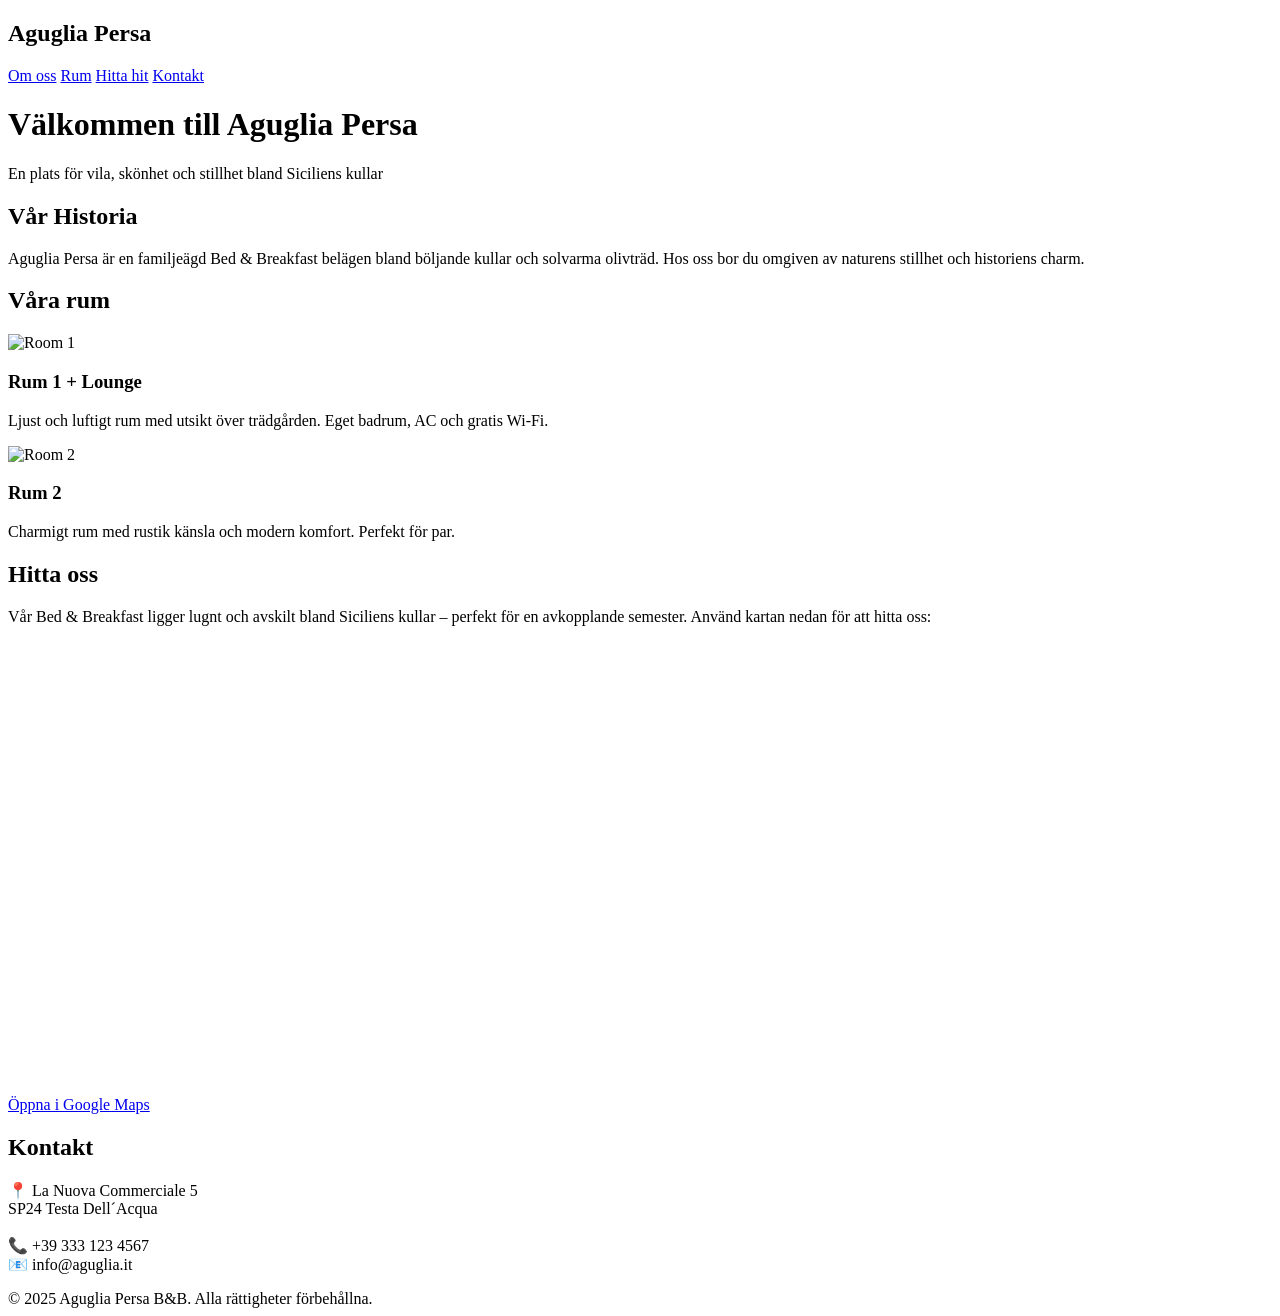
==== index.html @ 01f497d3 "Byt namn till index.html" ====
<!DOCTYPE html>
<html lang="sv">
<head>
  <meta charset="UTF-8" />
  <meta name="viewport" content="width=device-width, initial-scale=1.0" />
  <title>Aguglia Persa</title>
  <link href="https://fonts.googleapis.com/css2?family=Playfair+Display:wght@400;700&family=Open+Sans&display=swap" rel="stylesheet" />
  <script src="https://cdn.tailwindcss.com"></script>
</head>
<body class="bg-[#fffaf3] text-[#264653] font-['Open_Sans']">

  <!-- Navbar -->
  <nav class="fixed w-full bg-white/90 backdrop-blur shadow-md z-50">
    <div class="max-w-7xl mx-auto px-4 py-5 flex justify-between items-center">
      <h1 class="text-3xl font-bold font-['Playfair_Display'] text-[#264653]">Aguglia Persa</h1>
      <div class="space-x-8 hidden md:flex">
        <a href="#about" class="text-lg text-[#264653] hover:text-[#e76f51] font-semibold transition">Om oss</a>
        <a href="#rooms" class="text-lg text-[#264653] hover:text-[#e76f51] font-semibold transition">Rum</a>
        <a href="#find-us" class="text-lg text-[#264653] hover:text-[#e76f51] font-semibold transition">Hitta hit</a>
        <a href="#contact" class="text-lg text-[#264653] hover:text-[#e76f51] font-semibold transition">Kontakt</a>
      </div>
    </div>
  </nav>

  <!-- Hero Section -->
  <header class="relative h-screen bg-cover bg-center flex items-center justify-center" 
          style="background-image: url('https://res.cloudinary.com/dlorcehfq/image/upload/v1744641456/b1712fb7-3dd6-49b3-bd9d-826675cb0af3_mgkibj.avif');">
    <div class="absolute inset-0 bg-[#fffaf3]/70"></div>
    <div class="relative z-10 text-center px-6">
      <h1 class="text-5xl md:text-6xl font-['Playfair_Display'] text-[#264653] font-bold mb-4">Välkommen till Aguglia Persa</h1>
      <p class="text-xl md:text-2xl text-[#6d6875]">En plats för vila, skönhet och stillhet bland Siciliens kullar</p>
    </div>
  </header>

  <!-- About Section -->
  <section id="about" class="py-20 px-6">  
    <div class="max-w-4xl mx-auto text-center">
      <h2 class="text-4xl font-['Playfair_Display'] font-bold mb-6 text-[#264653]">Vår Historia</h2>
      <p class="text-lg text-[#6d6875] leading-relaxed">
        Aguglia Persa är en familjeägd Bed & Breakfast belägen bland böljande kullar och solvarma olivträd. Hos oss bor du omgiven av naturens stillhet och historiens charm.
      </p>
    </div>
    <div class="max-w-4xl mx-auto text-center">
        <header class="relative h-screen bg-cover bg-center flex items-center justify-center" style="background-image: url('https://res.cloudinary.com/dlorcehfq/image/upload/v1744639694/nedladdning_38_h4scw3.png'); background-size: 100% auto; background-repeat: no-repeat;">
    </div>  
  </section>

  <!-- Rooms Section -->
  <section id="rooms" class="py-20 px-6 bg-[#fffaf3]">
    <div class="max-w-7xl mx-auto text-center">
      <h2 class="text-4xl font-['Playfair_Display'] font-bold mb-10 text-[#264653]">Våra rum</h2>
      <div class="grid grid-cols-1 sm:grid-cols-2 gap-12">
        <!-- Room 1 -->
        <div class="bg-white shadow-lg rounded-2xl overflow-hidden transition hover:scale-105 duration-300">
          <img src="https://res.cloudinary.com/dlorcehfq/image/upload/v1744641567/nedladdning_6_vzmhjm.png" alt="Room 1" class="w-full h-56 object-cover" />
          <div class="p-6">
            <h3 class="text-xl font-semibold mb-2">Rum 1 + Lounge</h3>
            <p class="text-[#6d6875] text-sm">Ljust och luftigt rum med utsikt över trädgården. Eget badrum, AC och gratis Wi-Fi.</p>
          </div>
        </div>
        <!-- Room 2 -->
        <div class="bg-white shadow-lg rounded-2xl overflow-hidden transition hover:scale-105 duration-300">
          <img src="https://res.cloudinary.com/dlorcehfq/image/upload/v1744641589/nedladdning_aowmhf.png" alt="Room 2" class="w-full h-56 object-cover" />
          <div class="p-6">
            <h3 class="text-xl font-semibold mb-2">Rum 2</h3>
            <p class="text-[#6d6875] text-sm">Charmigt rum med rustik känsla och modern komfort. Perfekt för par.</p>
          </div>
        </div>
      </div>
    </div>
  </section>

  <!-- Directions Section -->
  <section id="find-us" class="py-20 px-6 bg-white">
    <div class="max-w-4xl mx-auto text-center">
      <h2 class="text-4xl font-['Playfair_Display'] font-bold mb-6 text-[#264653]">Hitta oss</h2>
      <p class="mb-6 text-[#6d6875] text-lg">
        Vår Bed & Breakfast ligger lugnt och avskilt bland Siciliens kullar – perfekt för en avkopplande semester. Använd kartan nedan för att hitta oss:
      </p>
      <div class="mb-6">
        <iframe
          width="100%"
          height="450"
          style="border:0;"
          loading="lazy"
          allowfullscreen
          referrerpolicy="no-referrer-when-downgrade"
          class="rounded-xl shadow-lg"
          src="https://www.google.com/maps?q=37.0107655,14.9377873&z=17&output=embed">
        </iframe>
      </div>
      <a href="https://www.google.com/maps?q=37.0107655,14.9377873" 
         target="_blank" rel="noopener noreferrer"
         class="inline-block bg-[#f4a261] hover:bg-[#e76f51] text-white font-semibold py-3 px-6 rounded-lg shadow-md transition">
        Öppna i Google Maps
      </a>
    </div>
  </section>

  <!-- Contact Section -->
  <section id="contact" class="py-20 px-6 bg-[#fffaf3]">
    <div class="max-w-3xl mx-auto text-center">
      <h2 class="text-4xl font-['Playfair_Display'] font-bold mb-8 text-[#264653]">Kontakt</h2>
      <p class="text-lg md:text-xl mb-8 text-[#6d6875] leading-relaxed">
        📍 La Nuova Commerciale 5<br>
        SP24 Testa Dell´Acqua <br><br>
        📞 +39 333 123 4567<br>
        📧 info@aguglia.it
      </p>
    </div>
  </section>

  <!-- Footer -->
  <footer class="bg-[#fefae0] text-center py-6 text-sm text-[#6d6875]">
    &copy; 2025 Aguglia Persa B&B. Alla rättigheter förbehållna.
  </footer>

</body>
</html>
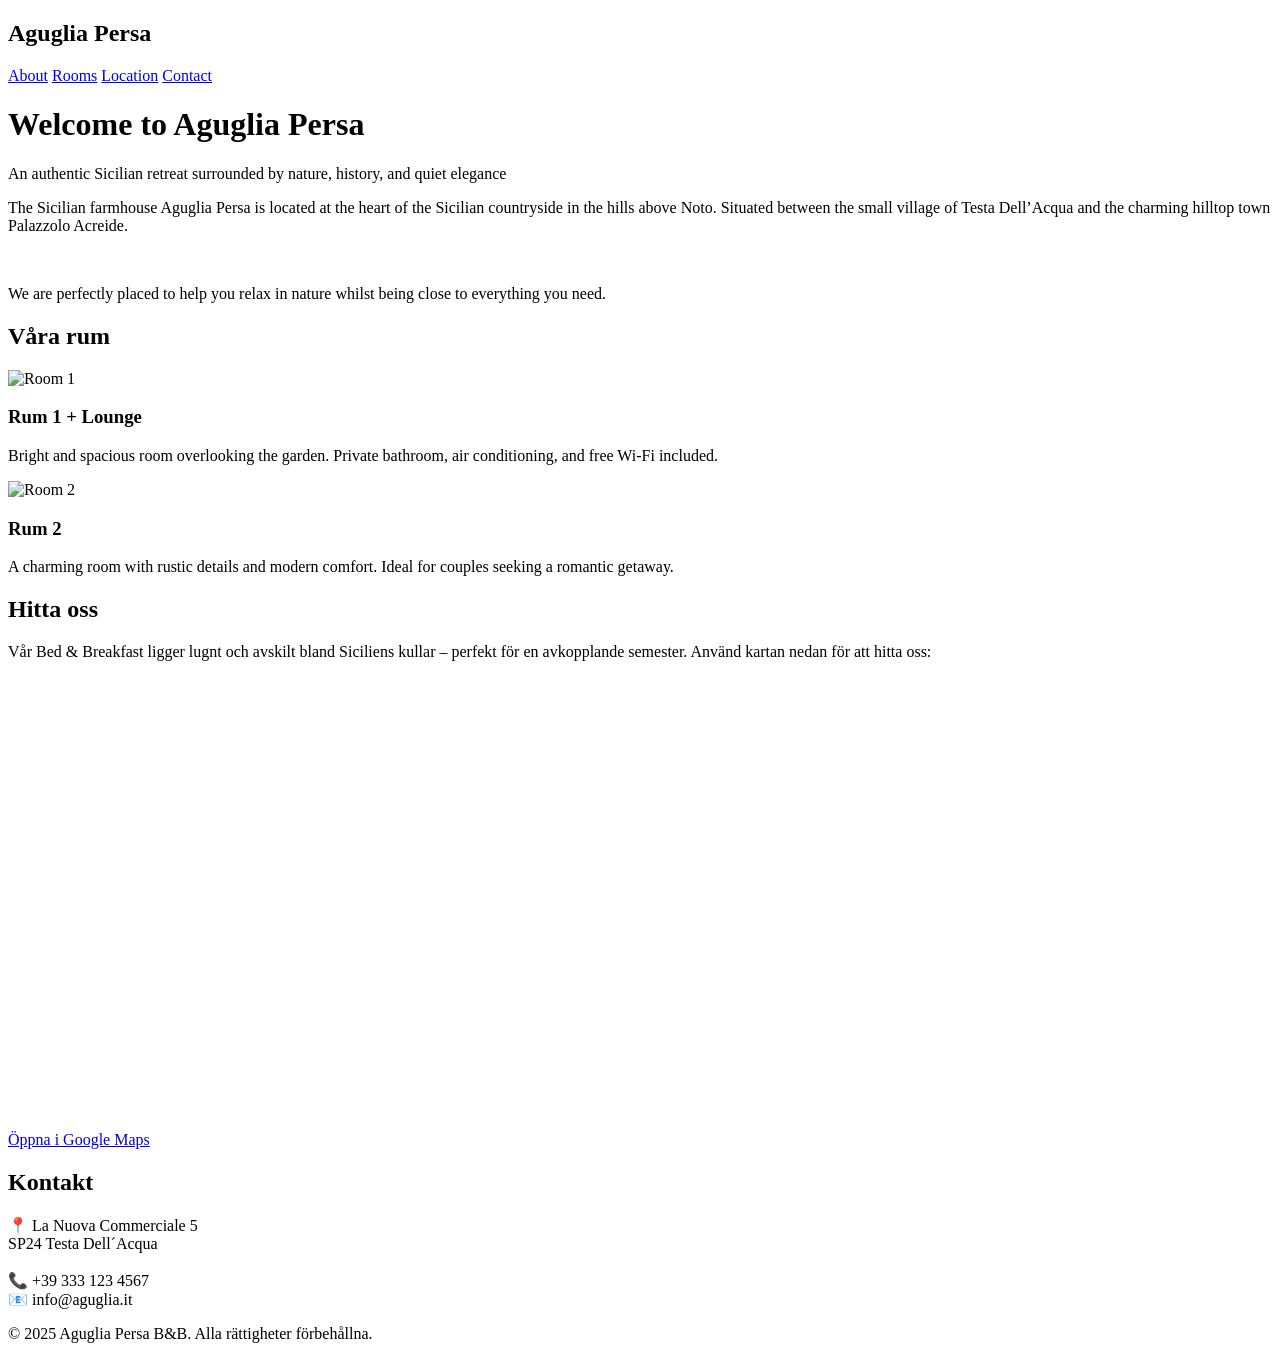
==== commit 002e22a2: "Translate website" ====
--- a/index.html
+++ b/index.html
@@ -4,7 +4,7 @@
   <meta charset="UTF-8" />
   <meta name="viewport" content="width=device-width, initial-scale=1.0" />
   <title>Aguglia Persa</title>
-  <link href="https://fonts.googleapis.com/css2?family=Playfair+Display:wght@400;700&family=Open+Sans&display=swap" rel="stylesheet" />
+  <link href="https://fonts.googleapis.com/css2?family=Cormorant+Garamond:wght@400;700&display=swap" rel="stylesheet" />
   <script src="https://cdn.tailwindcss.com"></script>
 </head>
 <body class="bg-[#fffaf3] text-[#264653] font-['Open_Sans']">
@@ -12,12 +12,12 @@
   <!-- Navbar -->
   <nav class="fixed w-full bg-white/90 backdrop-blur shadow-md z-50">
     <div class="max-w-7xl mx-auto px-4 py-5 flex justify-between items-center">
-      <h1 class="text-3xl font-bold font-['Playfair_Display'] text-[#264653]">Aguglia Persa</h1>
+      <h1 class="text-4xl font-bold font-['Cormorant_Garamond'] text-black">Aguglia Persa</h1>
       <div class="space-x-8 hidden md:flex">
-        <a href="#about" class="text-lg text-[#264653] hover:text-[#e76f51] font-semibold transition">Om oss</a>
-        <a href="#rooms" class="text-lg text-[#264653] hover:text-[#e76f51] font-semibold transition">Rum</a>
-        <a href="#find-us" class="text-lg text-[#264653] hover:text-[#e76f51] font-semibold transition">Hitta hit</a>
-        <a href="#contact" class="text-lg text-[#264653] hover:text-[#e76f51] font-semibold transition">Kontakt</a>
+        <a href="#about" class="text-lg text-[#264653] hover:text-[#e76f51] font-semibold transition">About</a>
+        <a href="#rooms" class="text-lg text-[#264653] hover:text-[#e76f51] font-semibold transition">Rooms</a>
+        <a href="#find-us" class="text-lg text-[#264653] hover:text-[#e76f51] font-semibold transition">Location</a>
+        <a href="#contact" class="text-lg text-[#264653] hover:text-[#e76f51] font-semibold transition">Contact</a>
       </div>
     </div>
   </nav>
@@ -25,20 +25,20 @@
   <!-- Hero Section -->
   <header class="relative h-screen bg-cover bg-center flex items-center justify-center" 
           style="background-image: url('https://res.cloudinary.com/dlorcehfq/image/upload/v1744641456/b1712fb7-3dd6-49b3-bd9d-826675cb0af3_mgkibj.avif');">
-    <div class="absolute inset-0 bg-[#fffaf3]/70"></div>
+    <div class="absolute inset-0 bg-[#fffaf3]/20"></div>
     <div class="relative z-10 text-center px-6">
-      <h1 class="text-5xl md:text-6xl font-['Playfair_Display'] text-[#264653] font-bold mb-4">Välkommen till Aguglia Persa</h1>
-      <p class="text-xl md:text-2xl text-[#6d6875]">En plats för vila, skönhet och stillhet bland Siciliens kullar</p>
+      <h1 class="text-5xl md:text-6xl font-['Cormorant_Garamond'] text-black font-bold mb-4">Welcome to Aguglia Persa</h1>
+      <p class="text-xl md:text-2xl text-black">An authentic Sicilian retreat surrounded by nature, history, and quiet elegance</p>
     </div>
   </header>
 
   <!-- About Section -->
   <section id="about" class="py-20 px-6">  
     <div class="max-w-4xl mx-auto text-center">
-      <h2 class="text-4xl font-['Playfair_Display'] font-bold mb-6 text-[#264653]">Vår Historia</h2>
-      <p class="text-lg text-[#6d6875] leading-relaxed">
-        Aguglia Persa är en familjeägd Bed & Breakfast belägen bland böljande kullar och solvarma olivträd. Hos oss bor du omgiven av naturens stillhet och historiens charm.
-      </p>
+      <p class="text-lg text-black leading-relaxed">
+        The Sicilian farmhouse Aguglia Persa is located at the heart of the Sicilian countryside in the hills above Noto. 
+        Situated between the small village of Testa Dell’Acqua and the charming hilltop town Palazzolo Acreide. </p><br>
+      <p class="text-lg text-black leading-relaxed">We are perfectly placed to help you relax in nature whilst being close to everything you need.</p>
     </div>
     <div class="max-w-4xl mx-auto text-center">
         <header class="relative h-screen bg-cover bg-center flex items-center justify-center" style="background-image: url('https://res.cloudinary.com/dlorcehfq/image/upload/v1744639694/nedladdning_38_h4scw3.png'); background-size: 100% auto; background-repeat: no-repeat;">
@@ -46,16 +46,16 @@
   </section>
 
   <!-- Rooms Section -->
-  <section id="rooms" class="py-20 px-6 bg-[#fffaf3]">
+  <section id="rooms" class="py-12 px-6 bg-[#fffaf3]">
     <div class="max-w-7xl mx-auto text-center">
-      <h2 class="text-4xl font-['Playfair_Display'] font-bold mb-10 text-[#264653]">Våra rum</h2>
+      <h2 class="text-4xl font-['Cormorant_Garamond'] font-bold mb-10 text-[#264653]">Våra rum</h2>
       <div class="grid grid-cols-1 sm:grid-cols-2 gap-12">
         <!-- Room 1 -->
         <div class="bg-white shadow-lg rounded-2xl overflow-hidden transition hover:scale-105 duration-300">
           <img src="https://res.cloudinary.com/dlorcehfq/image/upload/v1744641567/nedladdning_6_vzmhjm.png" alt="Room 1" class="w-full h-56 object-cover" />
           <div class="p-6">
             <h3 class="text-xl font-semibold mb-2">Rum 1 + Lounge</h3>
-            <p class="text-[#6d6875] text-sm">Ljust och luftigt rum med utsikt över trädgården. Eget badrum, AC och gratis Wi-Fi.</p>
+            <p class="text-[#6d6875] text-sm">Bright and spacious room overlooking the garden. Private bathroom, air conditioning, and free Wi-Fi included.</p>
           </div>
         </div>
         <!-- Room 2 -->
@@ -63,7 +63,7 @@
           <img src="https://res.cloudinary.com/dlorcehfq/image/upload/v1744641589/nedladdning_aowmhf.png" alt="Room 2" class="w-full h-56 object-cover" />
           <div class="p-6">
             <h3 class="text-xl font-semibold mb-2">Rum 2</h3>
-            <p class="text-[#6d6875] text-sm">Charmigt rum med rustik känsla och modern komfort. Perfekt för par.</p>
+            <p class="text-[#6d6875] text-sm">A charming room with rustic details and modern comfort. Ideal for couples seeking a romantic getaway.</p>
           </div>
         </div>
       </div>
@@ -73,8 +73,8 @@
   <!-- Directions Section -->
   <section id="find-us" class="py-20 px-6 bg-white">
     <div class="max-w-4xl mx-auto text-center">
-      <h2 class="text-4xl font-['Playfair_Display'] font-bold mb-6 text-[#264653]">Hitta oss</h2>
-      <p class="mb-6 text-[#6d6875] text-lg">
+      <h2 class="text-4xl font-['Cormorant_Garamond'] font-bold mb-6 text-black">Hitta oss</h2>
+      <p class="mb-6 text-black text-lg">
         Vår Bed & Breakfast ligger lugnt och avskilt bland Siciliens kullar – perfekt för en avkopplande semester. Använd kartan nedan för att hitta oss:
       </p>
       <div class="mb-6">
@@ -100,7 +100,7 @@
   <!-- Contact Section -->
   <section id="contact" class="py-20 px-6 bg-[#fffaf3]">
     <div class="max-w-3xl mx-auto text-center">
-      <h2 class="text-4xl font-['Playfair_Display'] font-bold mb-8 text-[#264653]">Kontakt</h2>
+      <h2 class="text-4xl font-['Cormorant_Garamond'] font-bold mb-8 text-black">Kontakt</h2>
       <p class="text-lg md:text-xl mb-8 text-[#6d6875] leading-relaxed">
         📍 La Nuova Commerciale 5<br>
         SP24 Testa Dell´Acqua <br><br>
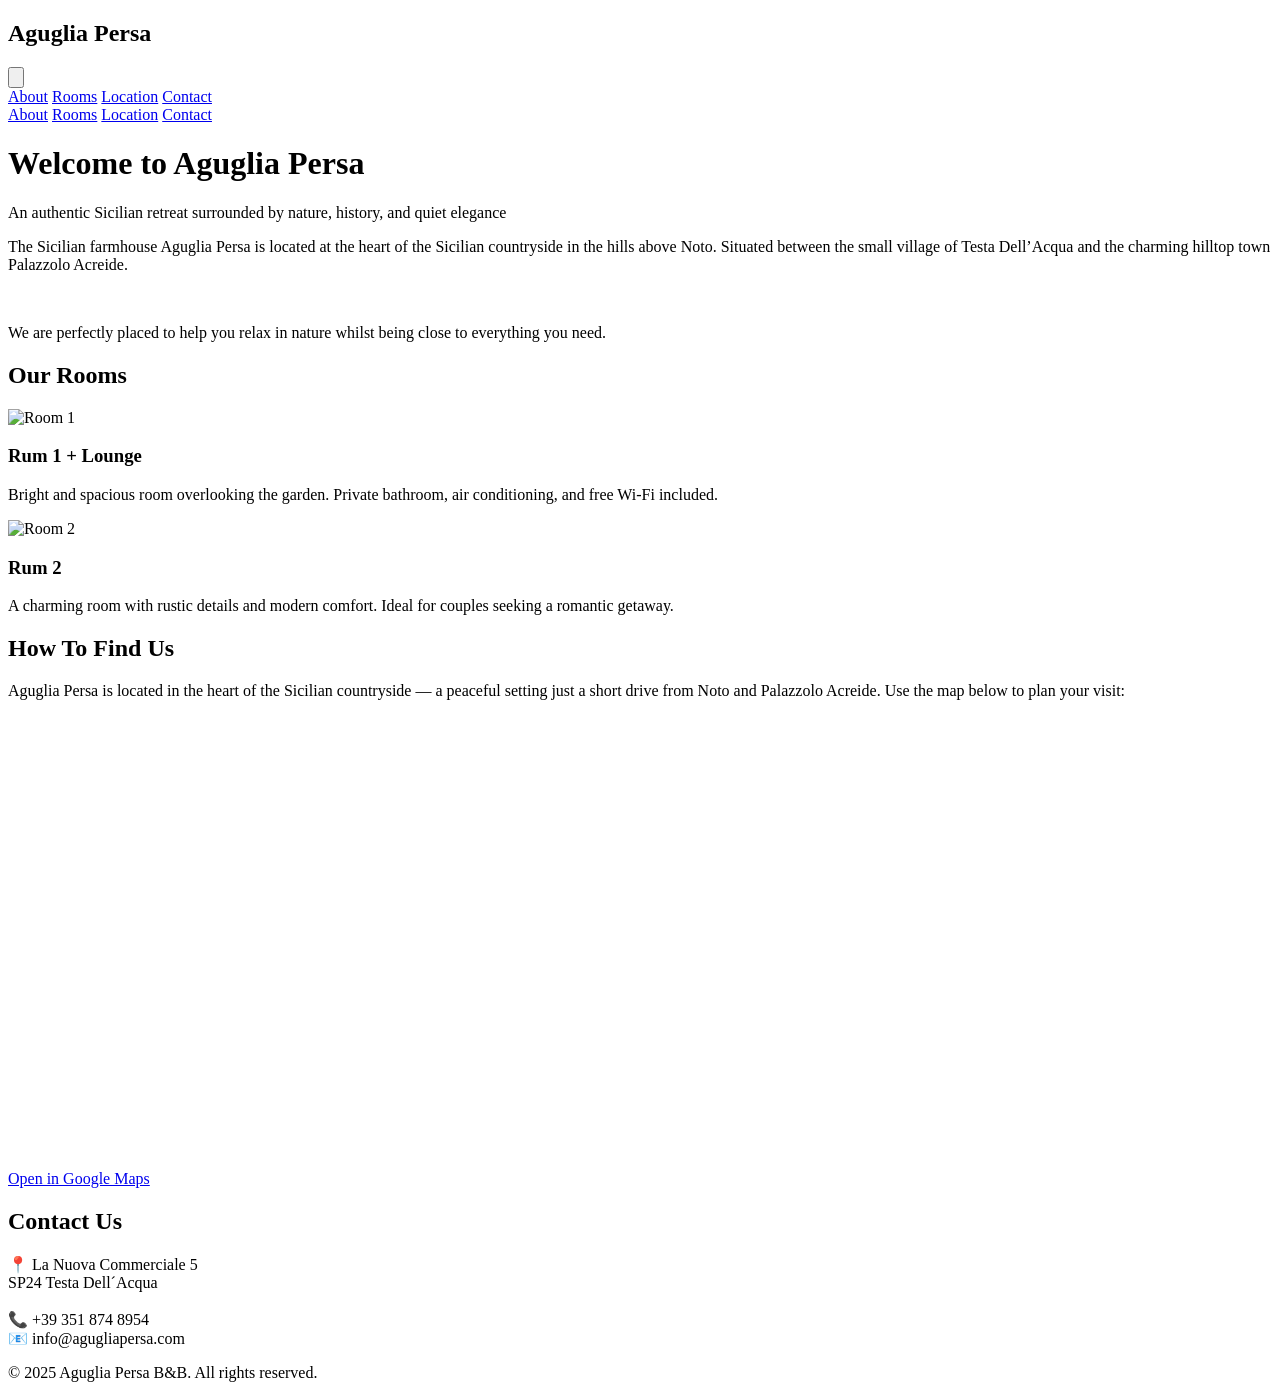
==== commit 715c5082: "färdigställ översättning, justera layout" ====
--- a/index.html
+++ b/index.html
@@ -11,16 +11,45 @@
 
   <!-- Navbar -->
   <nav class="fixed w-full bg-white/90 backdrop-blur shadow-md z-50">
-    <div class="max-w-7xl mx-auto px-4 py-5 flex justify-between items-center">
-      <h1 class="text-4xl font-bold font-['Cormorant_Garamond'] text-black">Aguglia Persa</h1>
-      <div class="space-x-8 hidden md:flex">
-        <a href="#about" class="text-lg text-[#264653] hover:text-[#e76f51] font-semibold transition">About</a>
-        <a href="#rooms" class="text-lg text-[#264653] hover:text-[#e76f51] font-semibold transition">Rooms</a>
-        <a href="#find-us" class="text-lg text-[#264653] hover:text-[#e76f51] font-semibold transition">Location</a>
-        <a href="#contact" class="text-lg text-[#264653] hover:text-[#e76f51] font-semibold transition">Contact</a>
-      </div>
+  <div class="max-w-7xl mx-auto px-4 py-5 flex justify-between items-center">
+    <h1 class="text-4xl font-bold font-['Cormorant_Garamond'] text-black">Aguglia Persa</h1>
+
+    <!-- Hamburgerknapp som syns på mobil -->
+    <button id="menu-btn" class="md:hidden focus:outline-none">
+      <svg class="w-8 h-8 text-[#264653]" fill="none" stroke="currentColor" stroke-width="2" stroke-linecap="round" stroke-linejoin="round" viewBox="0 0 24 24">
+        <line x1="3" y1="6" x2="21" y2="6"/>
+        <line x1="3" y1="12" x2="21" y2="12"/>
+        <line x1="3" y1="18" x2="21" y2="18"/>
+      </svg>
+    </button>
+
+    <!-- Menyn, flex på md och större, hidden på mobil initialt -->
+    <div id="menu" class="hidden md:flex space-x-8">
+      <a href="#about" class="text-lg text-[#264653] hover:text-[#e76f51] font-semibold transition">About</a>
+      <a href="#rooms" class="text-lg text-[#264653] hover:text-[#e76f51] font-semibold transition">Rooms</a>
+      <a href="#find-us" class="text-lg text-[#264653] hover:text-[#e76f51] font-semibold transition">Location</a>
+      <a href="#contact" class="text-lg text-[#264653] hover:text-[#e76f51] font-semibold transition">Contact</a>
     </div>
-  </nav>
+  </div>
+
+  <!-- Mobilmeny, flex och vertikal när syns, hidden när gömd -->
+  <div id="mobile-menu" class="md:hidden hidden flex-col bg-white/90 backdrop-blur shadow-md px-6 py-4 space-y-4">
+    <a href="#about" class="block text-lg text-[#264653] hover:text-[#e76f51] font-semibold transition">About</a>
+    <a href="#rooms" class="block text-lg text-[#264653] hover:text-[#e76f51] font-semibold transition">Rooms</a>
+    <a href="#find-us" class="block text-lg text-[#264653] hover:text-[#e76f51] font-semibold transition">Location</a>
+    <a href="#contact" class="block text-lg text-[#264653] hover:text-[#e76f51] font-semibold transition">Contact</a>
+  </div>
+</nav>
+
+<script>
+  const btn = document.getElementById('menu-btn');
+  const mobileMenu = document.getElementById('mobile-menu');
+
+  btn.addEventListener('click', () => {
+    mobileMenu.classList.toggle('hidden');
+  });
+</script>
+
 
   <!-- Hero Section -->
   <header class="relative h-screen bg-cover bg-center flex items-center justify-center" 
@@ -40,15 +69,15 @@
         Situated between the small village of Testa Dell’Acqua and the charming hilltop town Palazzolo Acreide. </p><br>
       <p class="text-lg text-black leading-relaxed">We are perfectly placed to help you relax in nature whilst being close to everything you need.</p>
     </div>
-    <div class="max-w-4xl mx-auto text-center">
-        <header class="relative h-screen bg-cover bg-center flex items-center justify-center" style="background-image: url('https://res.cloudinary.com/dlorcehfq/image/upload/v1744639694/nedladdning_38_h4scw3.png'); background-size: 100% auto; background-repeat: no-repeat;">
-    </div>  
+    <!-- <div class="max-w-4xl mx-auto text-center">
+      <header class="relative h-screen bg-cover bg-center flex items-center justify-center" style="background-image: url('https://res.cloudinary.com/dlorcehfq/image/upload/v1744639694/nedladdning_38_h4scw3.png'); background-size: 100% auto; background-repeat: no-repeat;">
+    </div> -->  
   </section>
 
   <!-- Rooms Section -->
   <section id="rooms" class="py-12 px-6 bg-[#fffaf3]">
     <div class="max-w-7xl mx-auto text-center">
-      <h2 class="text-4xl font-['Cormorant_Garamond'] font-bold mb-10 text-[#264653]">Våra rum</h2>
+      <h2 class="text-4xl font-['Cormorant_Garamond'] font-bold mb-10 text-[#264653]">Our Rooms</h2>
       <div class="grid grid-cols-1 sm:grid-cols-2 gap-12">
         <!-- Room 1 -->
         <div class="bg-white shadow-lg rounded-2xl overflow-hidden transition hover:scale-105 duration-300">
@@ -73,9 +102,9 @@
   <!-- Directions Section -->
   <section id="find-us" class="py-20 px-6 bg-white">
     <div class="max-w-4xl mx-auto text-center">
-      <h2 class="text-4xl font-['Cormorant_Garamond'] font-bold mb-6 text-black">Hitta oss</h2>
+      <h2 class="text-4xl font-['Cormorant_Garamond'] font-bold mb-6 text-black">How To Find Us</h2>
       <p class="mb-6 text-black text-lg">
-        Vår Bed & Breakfast ligger lugnt och avskilt bland Siciliens kullar – perfekt för en avkopplande semester. Använd kartan nedan för att hitta oss:
+        Aguglia Persa is located in the heart of the Sicilian countryside — a peaceful setting just a short drive from Noto and Palazzolo Acreide. Use the map below to plan your visit:
       </p>
       <div class="mb-6">
         <iframe
@@ -92,7 +121,7 @@
       <a href="https://www.google.com/maps?q=37.0107655,14.9377873" 
          target="_blank" rel="noopener noreferrer"
          class="inline-block bg-[#f4a261] hover:bg-[#e76f51] text-white font-semibold py-3 px-6 rounded-lg shadow-md transition">
-        Öppna i Google Maps
+        Open in Google Maps
       </a>
     </div>
   </section>
@@ -100,19 +129,19 @@
   <!-- Contact Section -->
   <section id="contact" class="py-20 px-6 bg-[#fffaf3]">
     <div class="max-w-3xl mx-auto text-center">
-      <h2 class="text-4xl font-['Cormorant_Garamond'] font-bold mb-8 text-black">Kontakt</h2>
-      <p class="text-lg md:text-xl mb-8 text-[#6d6875] leading-relaxed">
+      <h2 class="text-4xl font-['Cormorant_Garamond'] font-bold mb-8 text-black">Contact Us</h2>
+      <p class="text-lg md:text-xl mb-8 text-black leading-relaxed">
         📍 La Nuova Commerciale 5<br>
         SP24 Testa Dell´Acqua <br><br>
-        📞 +39 333 123 4567<br>
-        📧 info@aguglia.it
+        📞 +39 351 874 8954<br>
+        📧 info@agugliapersa.com
       </p>
     </div>
   </section>
 
   <!-- Footer -->
   <footer class="bg-[#fefae0] text-center py-6 text-sm text-[#6d6875]">
-    &copy; 2025 Aguglia Persa B&B. Alla rättigheter förbehållna.
+    &copy; 2025 Aguglia Persa B&B. All rights reserved.
   </footer>
 
 </body>
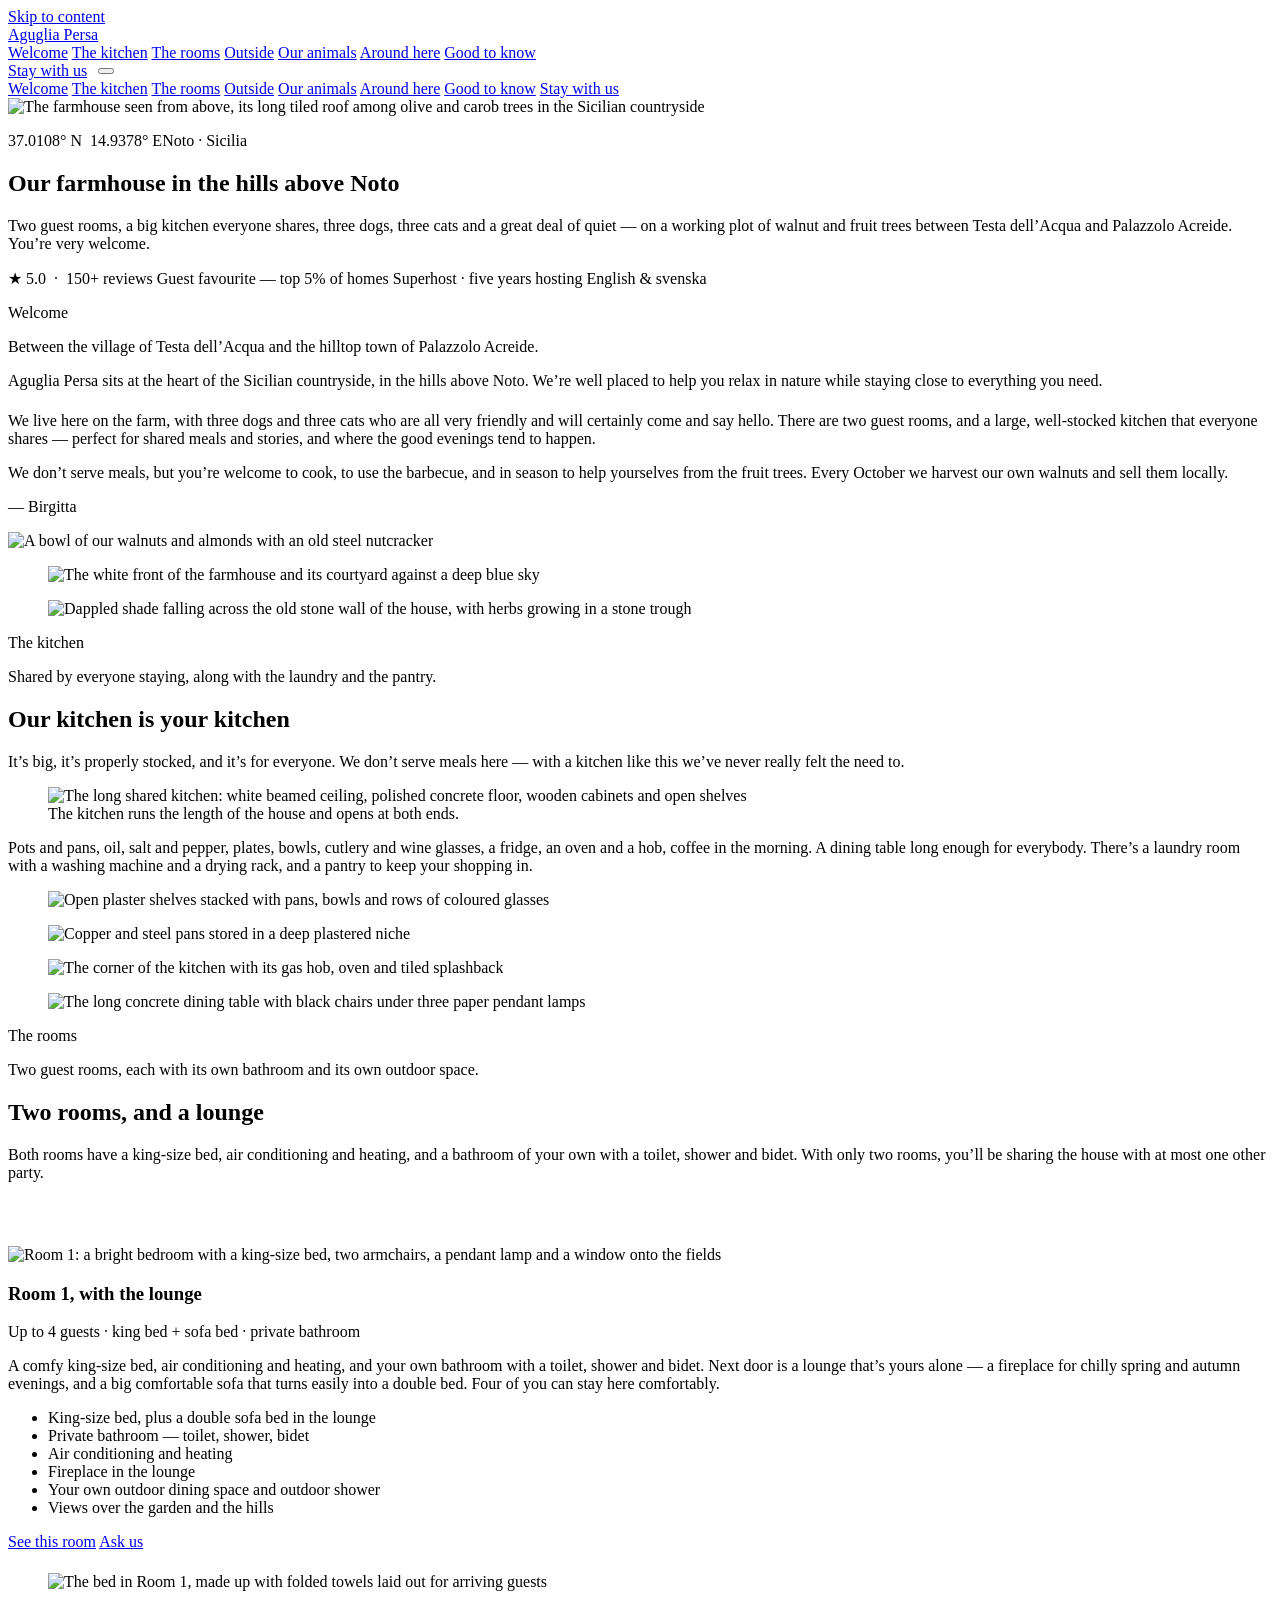
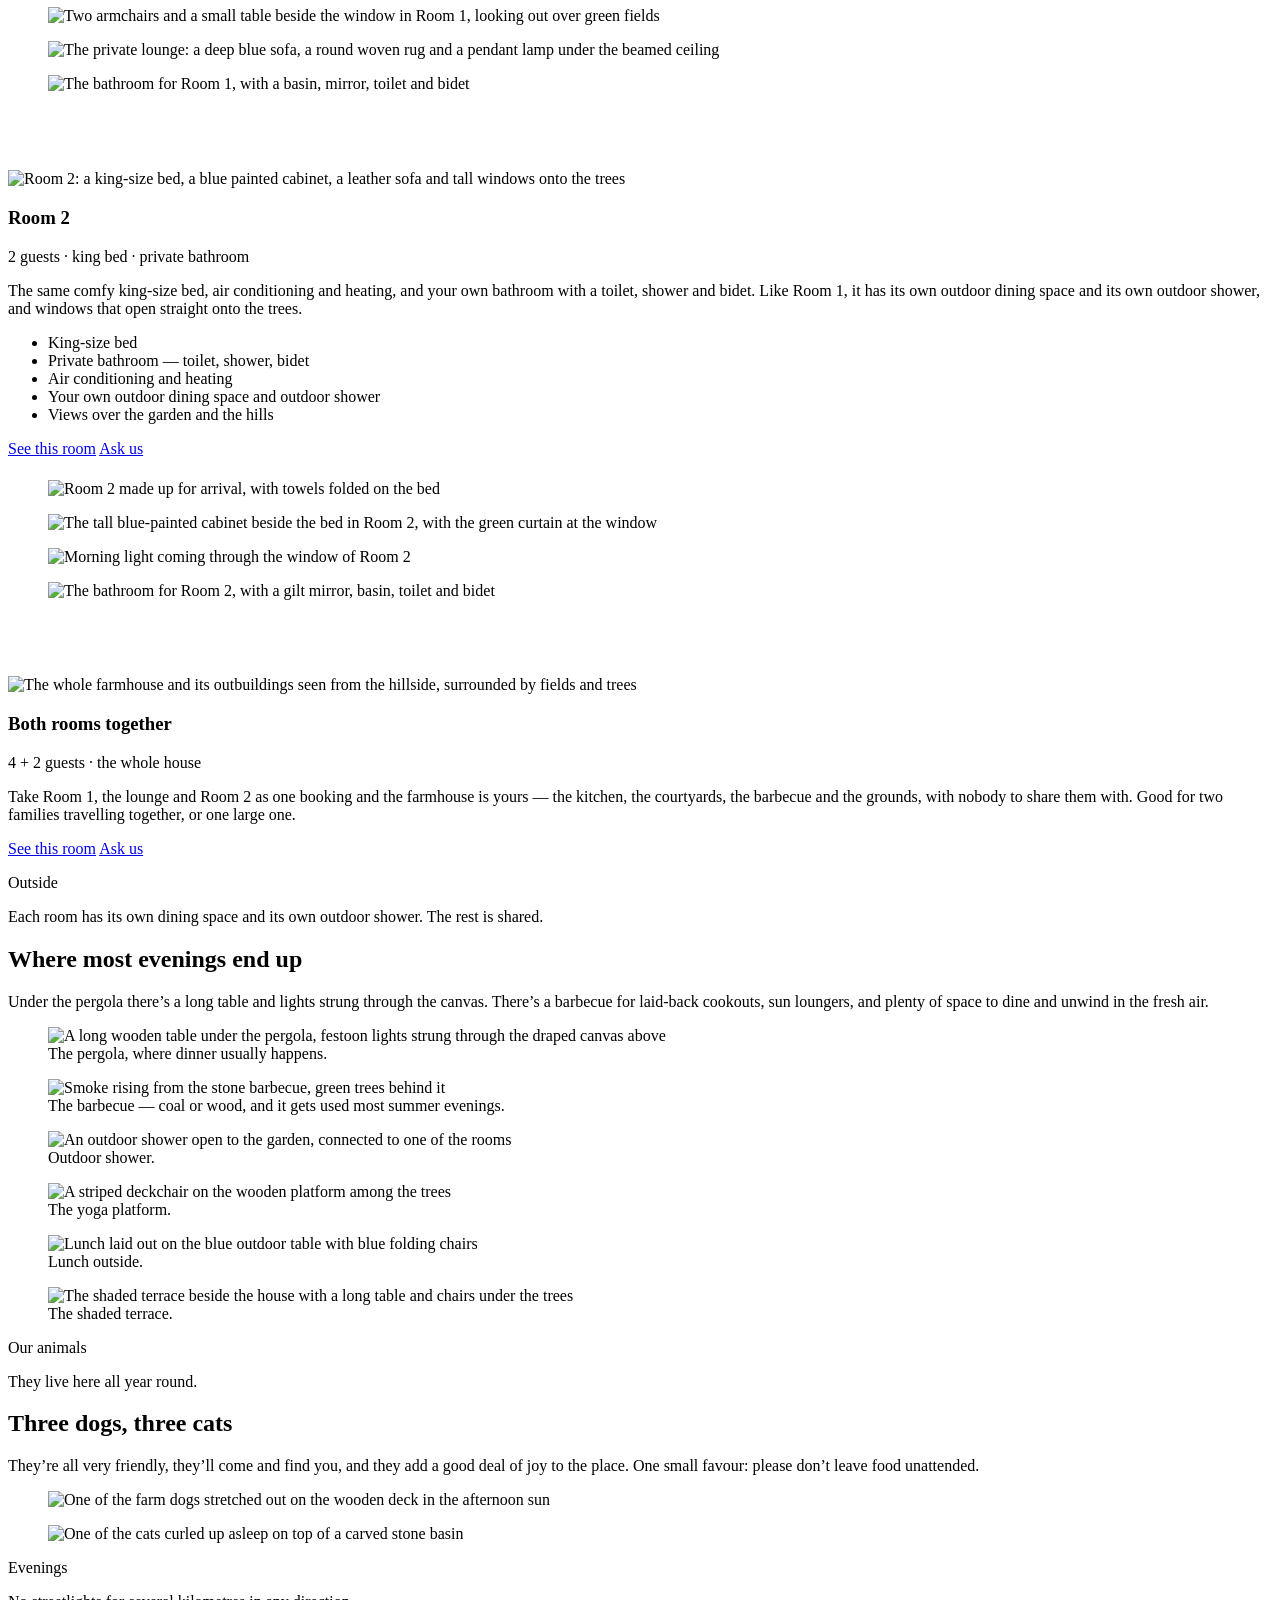
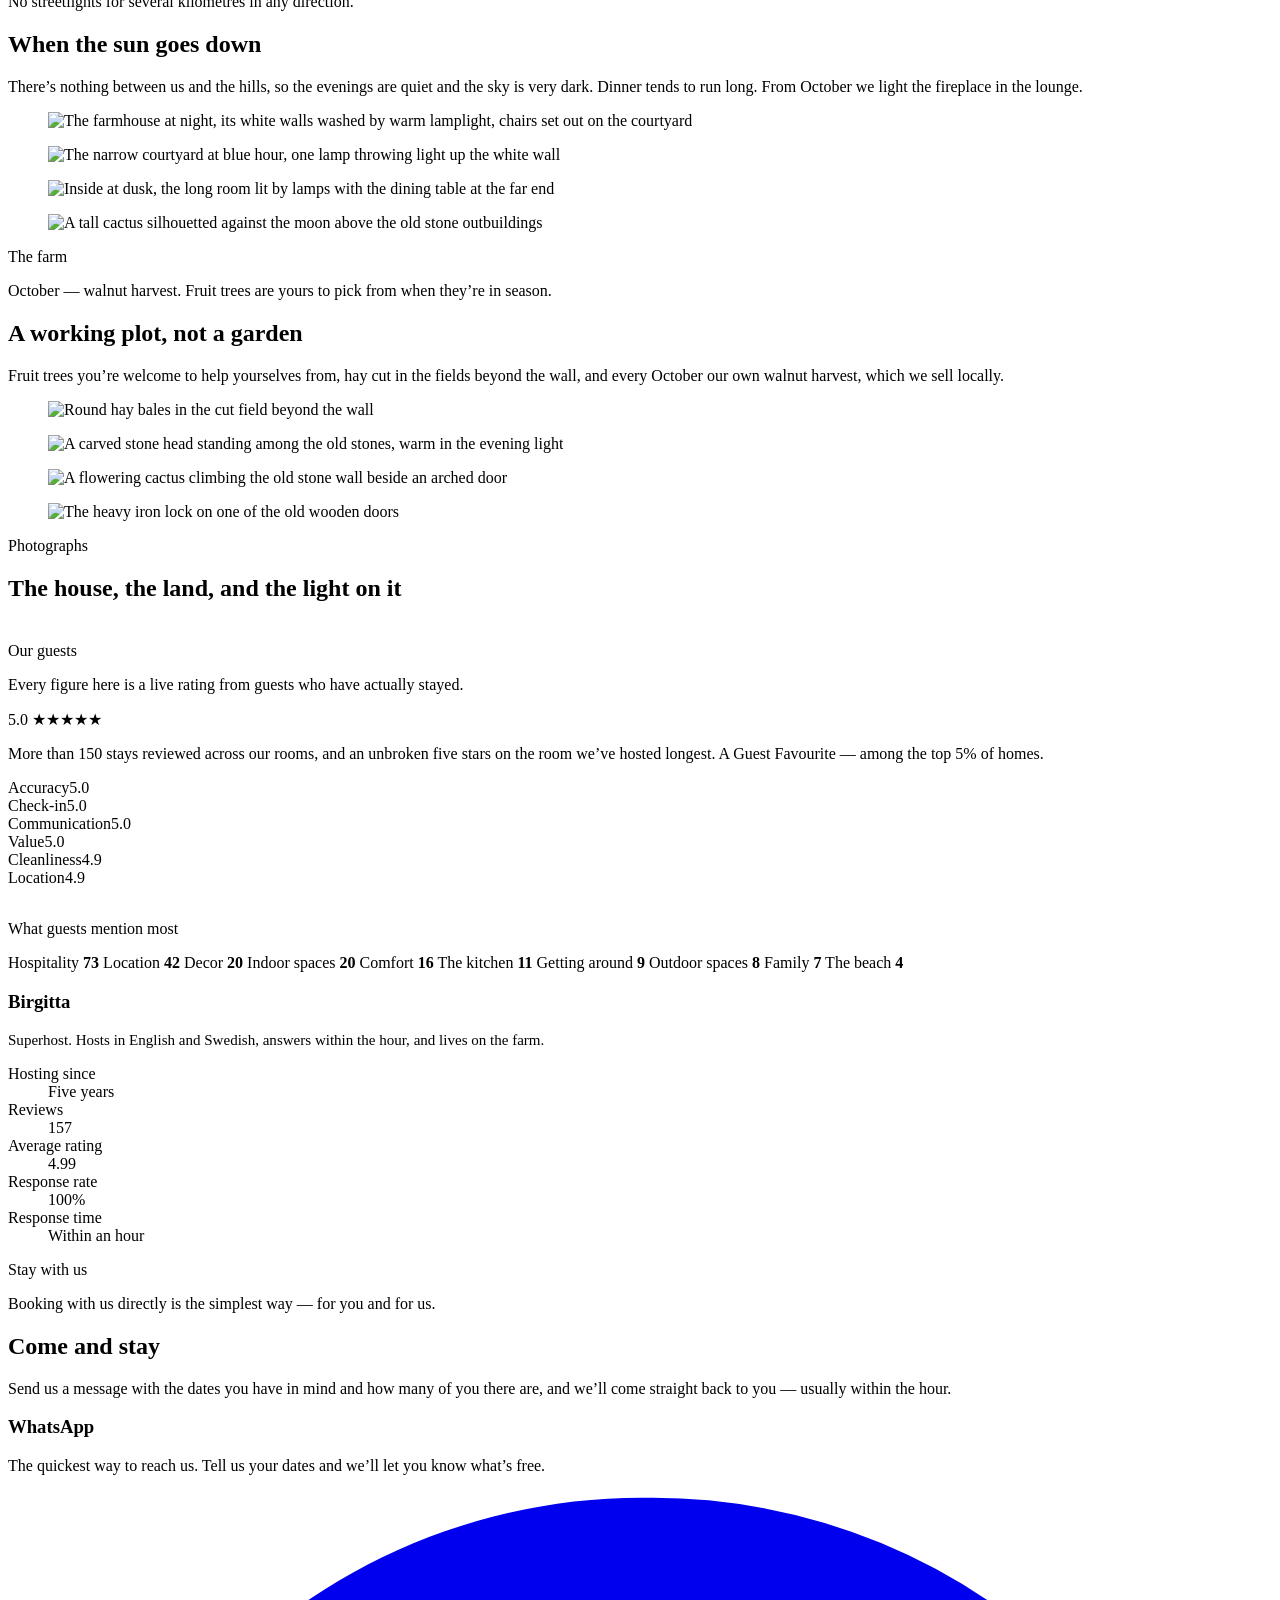
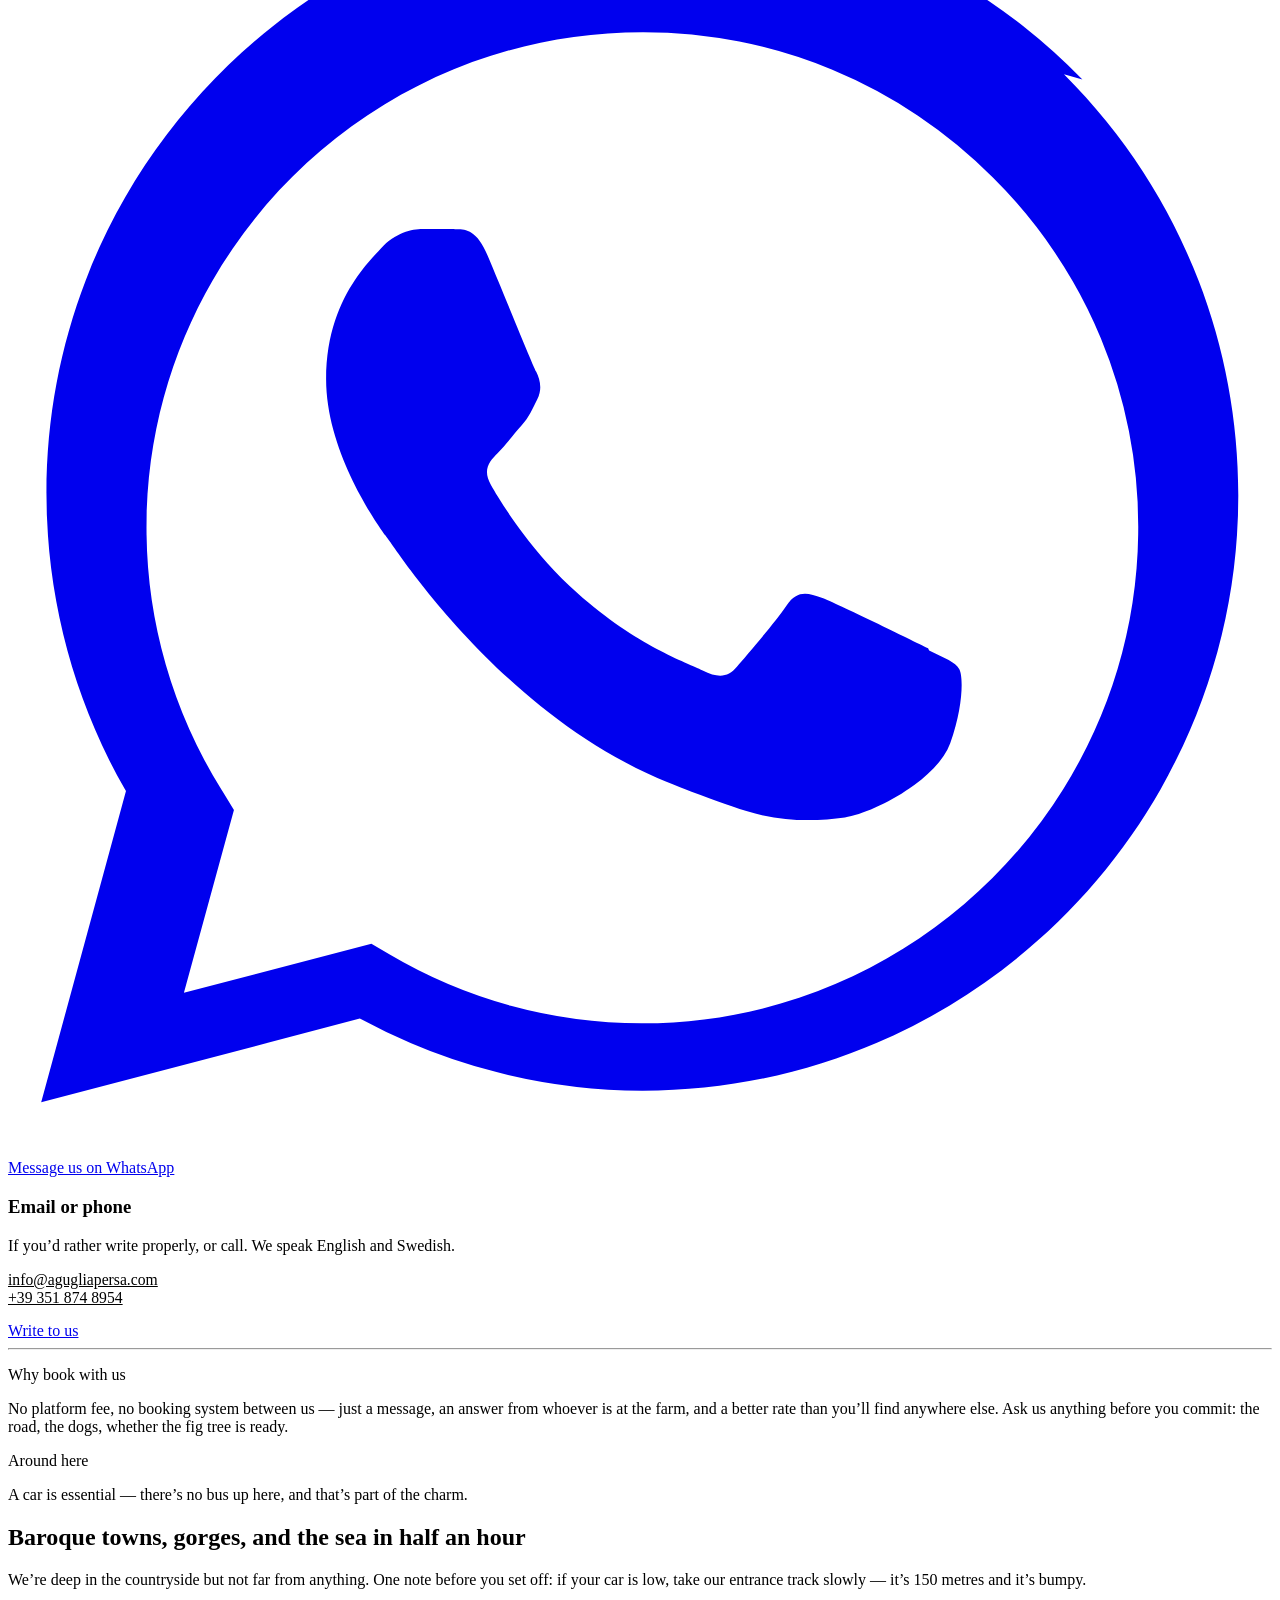
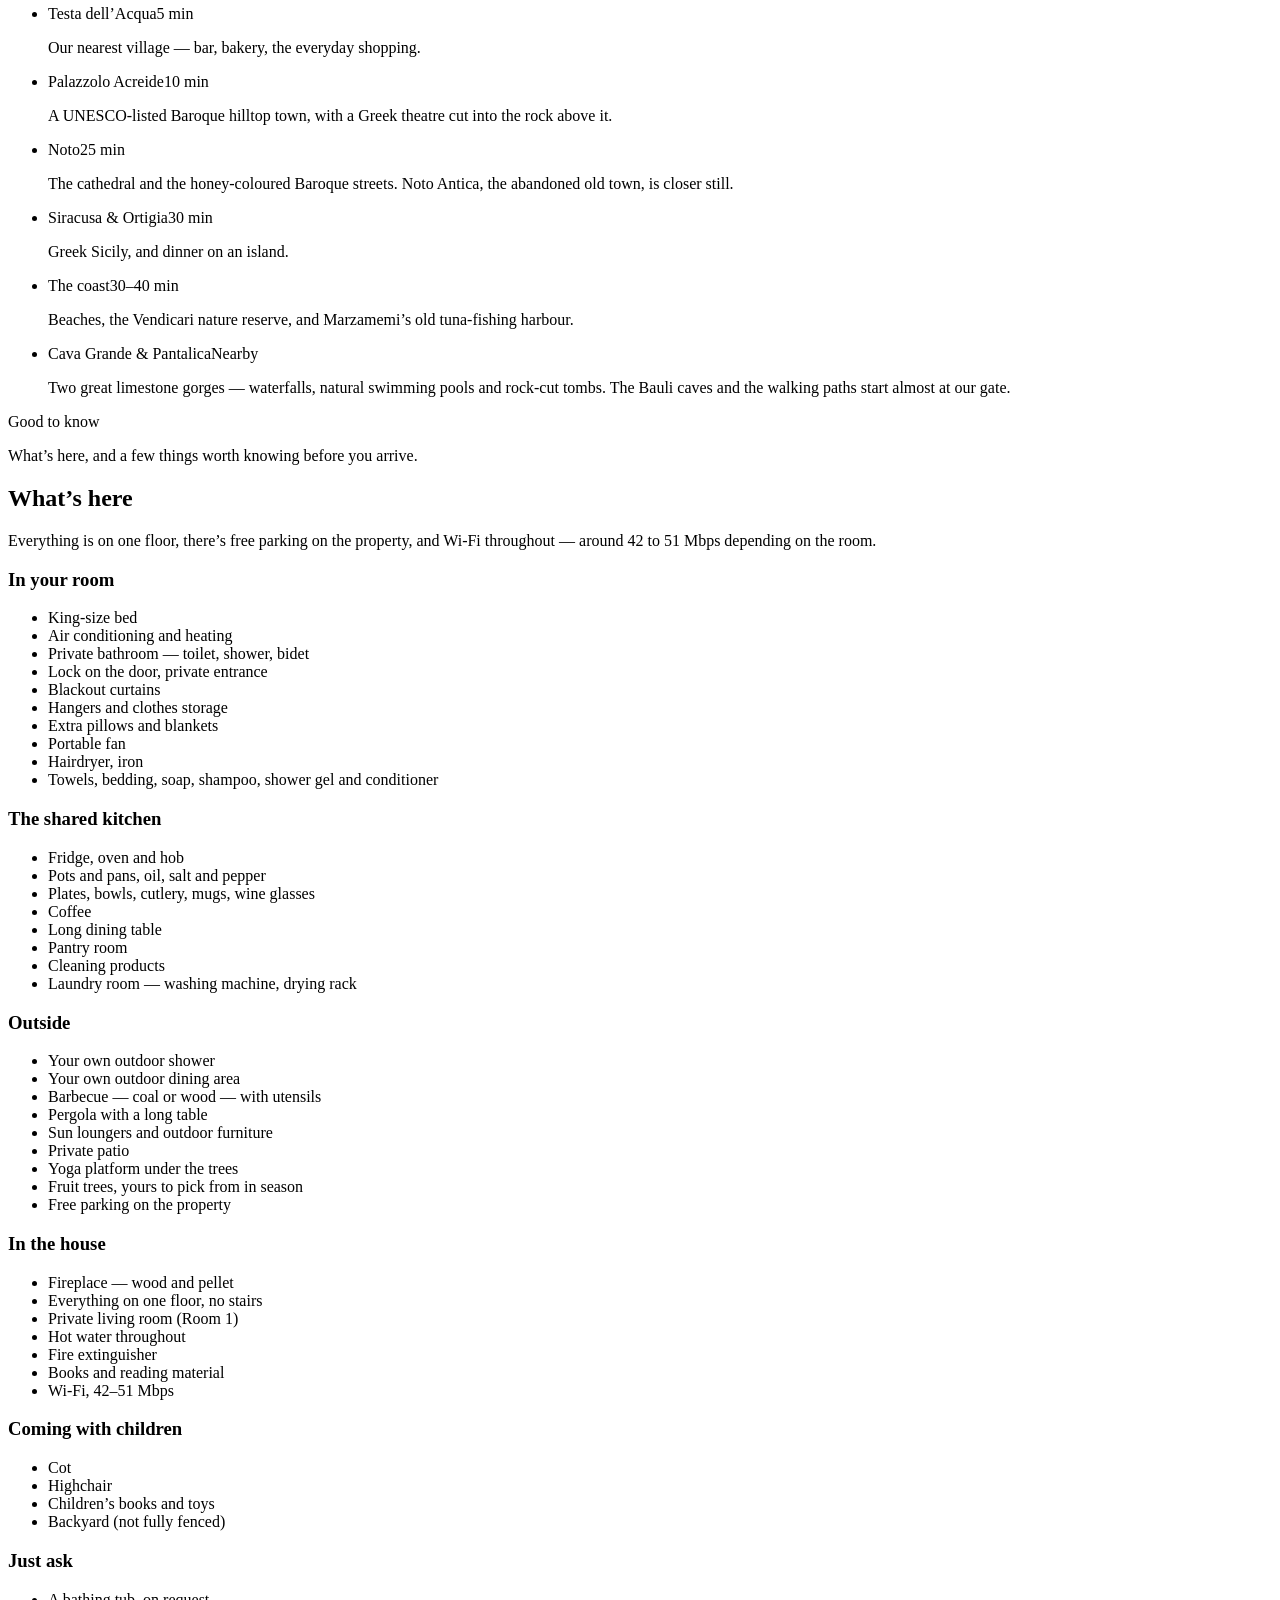
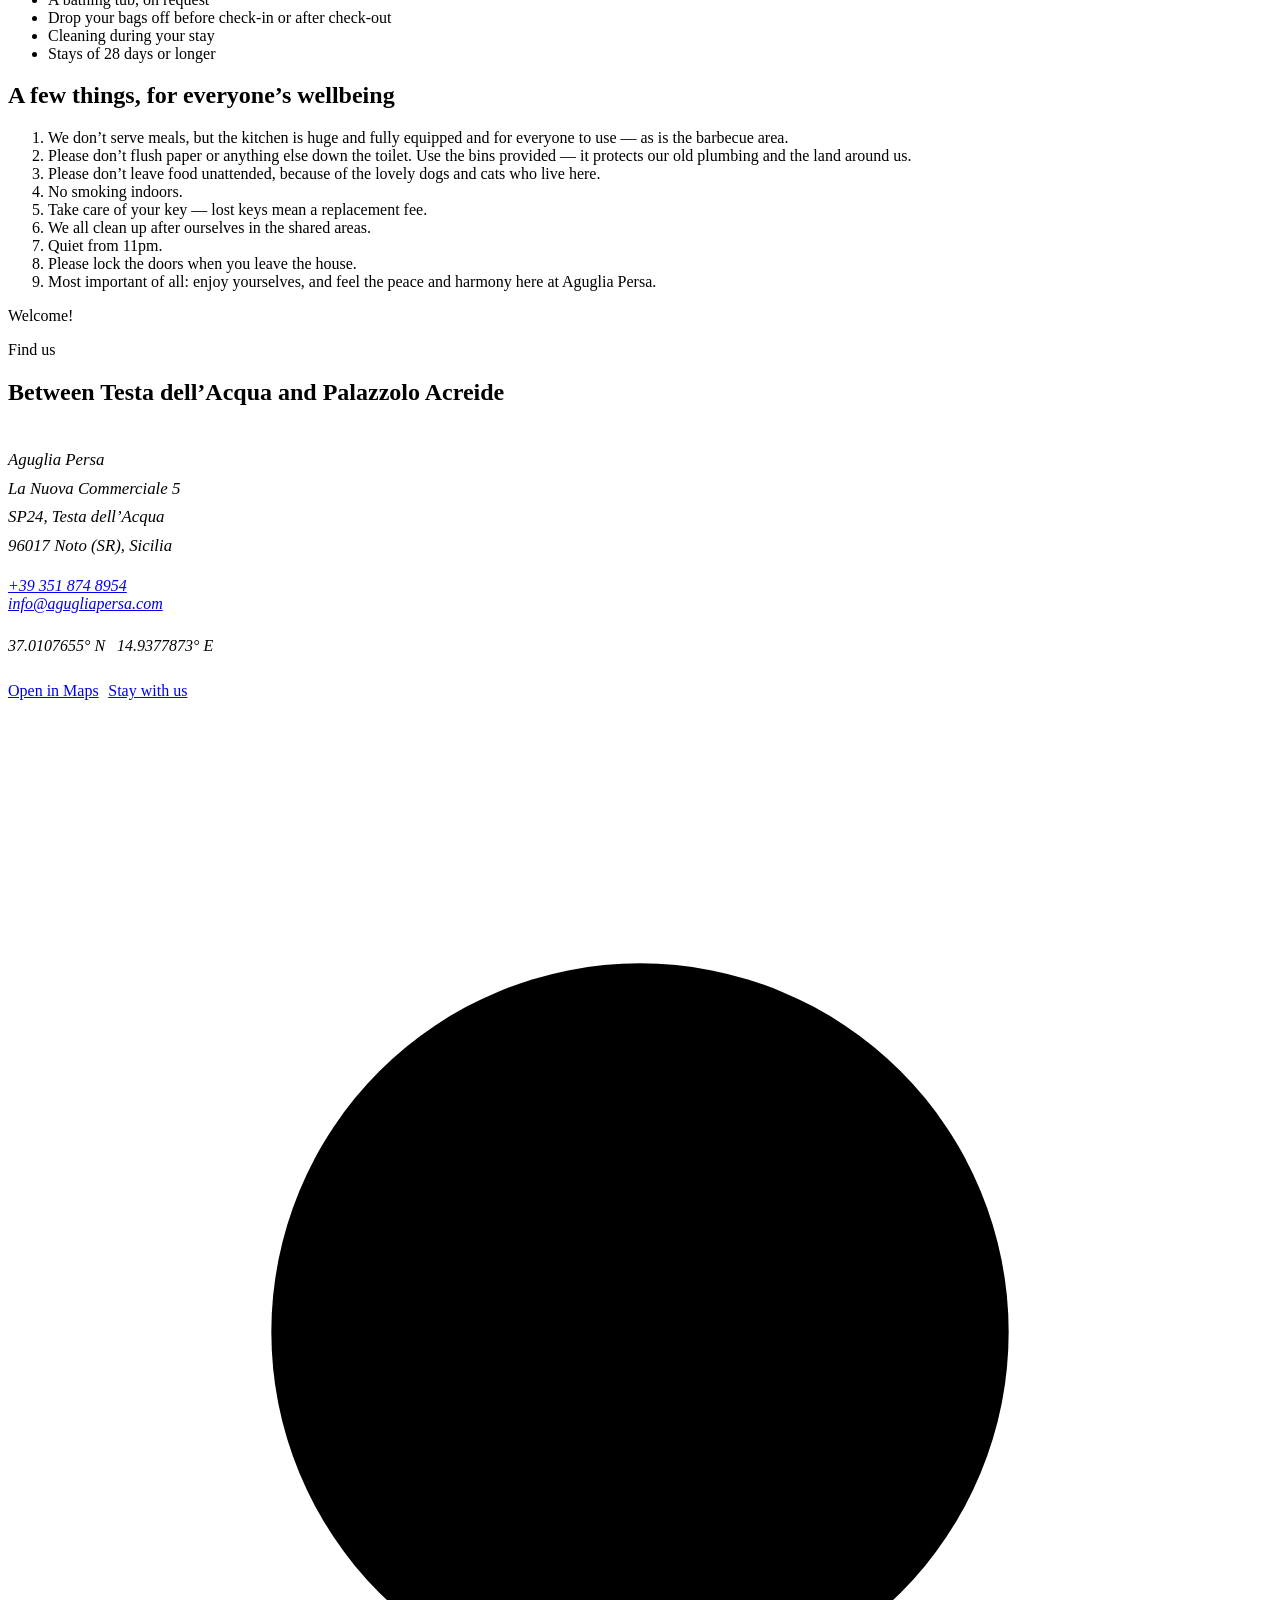
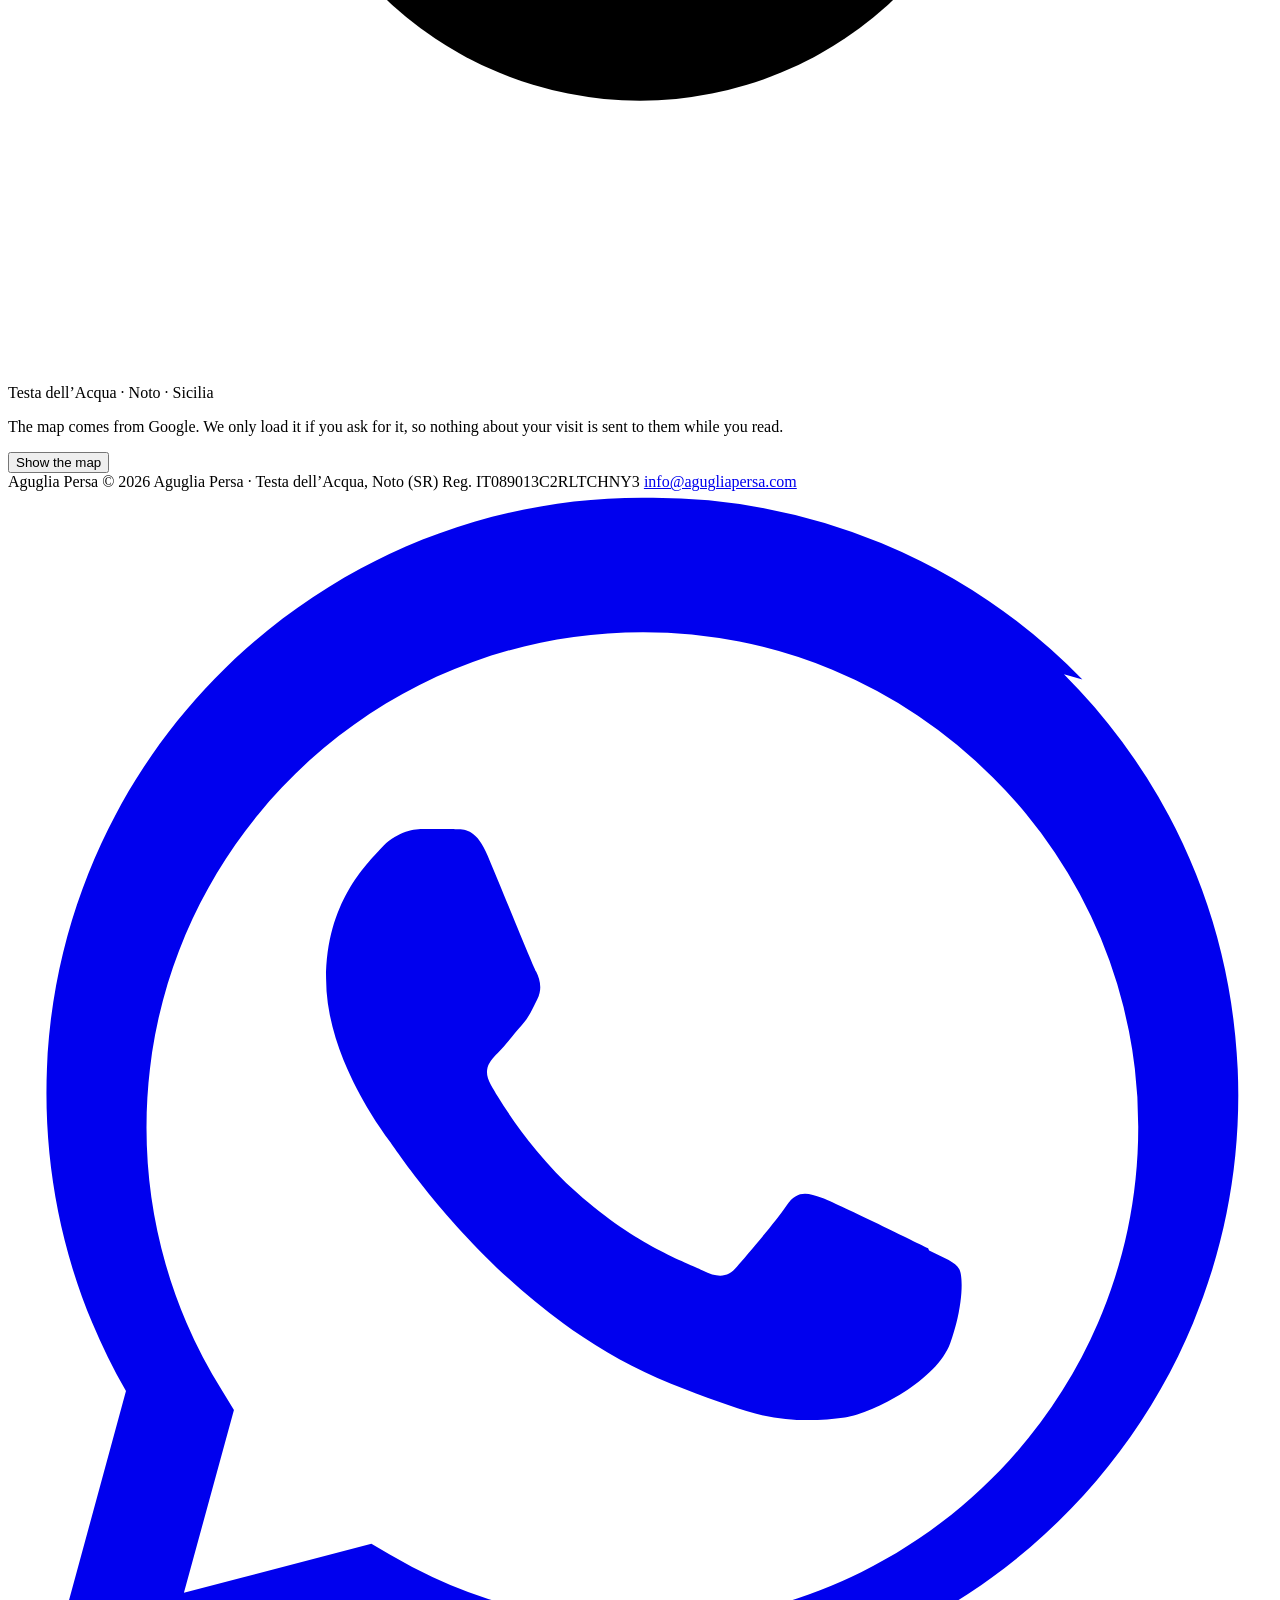
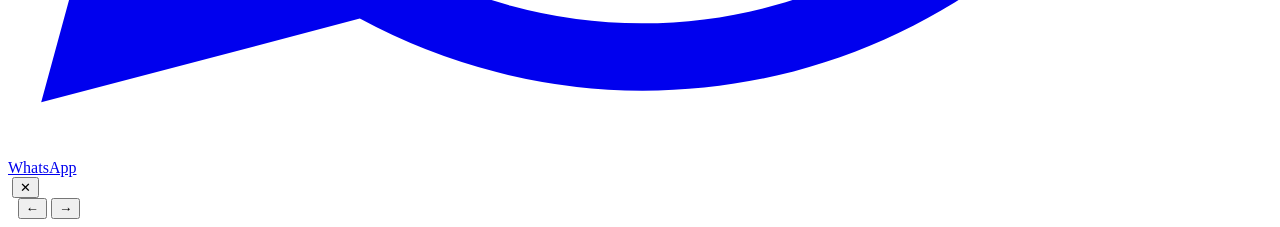
==== commit 69a0bcf0: "Rebranding Added new copy, design, etc." ====
--- a/index.html
+++ b/index.html
@@ -1,148 +1,784 @@
-<!DOCTYPE html>
-<html lang="sv">
-<head>
-  <meta charset="UTF-8" />
-  <meta name="viewport" content="width=device-width, initial-scale=1.0" />
-  <title>Aguglia Persa</title>
-  <link href="https://fonts.googleapis.com/css2?family=Cormorant+Garamond:wght@400;700&display=swap" rel="stylesheet" />
-  <script src="https://cdn.tailwindcss.com"></script>
-</head>
-<body class="bg-[#fffaf3] text-[#264653] font-['Open_Sans']">
-
-  <!-- Navbar -->
-  <nav class="fixed w-full bg-white/90 backdrop-blur shadow-md z-50">
-  <div class="max-w-7xl mx-auto px-4 py-5 flex justify-between items-center">
-    <h1 class="text-4xl font-bold font-['Cormorant_Garamond'] text-black">Aguglia Persa</h1>
-
-    <!-- Hamburgerknapp som syns på mobil -->
-    <button id="menu-btn" class="md:hidden focus:outline-none">
-      <svg class="w-8 h-8 text-[#264653]" fill="none" stroke="currentColor" stroke-width="2" stroke-linecap="round" stroke-linejoin="round" viewBox="0 0 24 24">
-        <line x1="3" y1="6" x2="21" y2="6"/>
-        <line x1="3" y1="12" x2="21" y2="12"/>
-        <line x1="3" y1="18" x2="21" y2="18"/>
-      </svg>
-    </button>
-
-    <!-- Menyn, flex på md och större, hidden på mobil initialt -->
-    <div id="menu" class="hidden md:flex space-x-8">
-      <a href="#about" class="text-lg text-[#264653] hover:text-[#e76f51] font-semibold transition">About</a>
-      <a href="#rooms" class="text-lg text-[#264653] hover:text-[#e76f51] font-semibold transition">Rooms</a>
-      <a href="#find-us" class="text-lg text-[#264653] hover:text-[#e76f51] font-semibold transition">Location</a>
-      <a href="#contact" class="text-lg text-[#264653] hover:text-[#e76f51] font-semibold transition">Contact</a>
-    </div>
-  </div>
-
-  <!-- Mobilmeny, flex och vertikal när syns, hidden när gömd -->
-  <div id="mobile-menu" class="md:hidden hidden flex-col bg-white/90 backdrop-blur shadow-md px-6 py-4 space-y-4">
-    <a href="#about" class="block text-lg text-[#264653] hover:text-[#e76f51] font-semibold transition">About</a>
-    <a href="#rooms" class="block text-lg text-[#264653] hover:text-[#e76f51] font-semibold transition">Rooms</a>
-    <a href="#find-us" class="block text-lg text-[#264653] hover:text-[#e76f51] font-semibold transition">Location</a>
-    <a href="#contact" class="block text-lg text-[#264653] hover:text-[#e76f51] font-semibold transition">Contact</a>
-  </div>
-</nav>
-
-<script>
-  const btn = document.getElementById('menu-btn');
-  const mobileMenu = document.getElementById('mobile-menu');
-
-  btn.addEventListener('click', () => {
-    mobileMenu.classList.toggle('hidden');
-  });
-</script>
-
-
-  <!-- Hero Section -->
-  <header class="relative h-screen bg-cover bg-center flex items-center justify-center" 
-          style="background-image: url('https://res.cloudinary.com/dlorcehfq/image/upload/v1744641456/b1712fb7-3dd6-49b3-bd9d-826675cb0af3_mgkibj.avif');">
-    <div class="absolute inset-0 bg-[#fffaf3]/20"></div>
-    <div class="relative z-10 text-center px-6">
-      <h1 class="text-5xl md:text-6xl font-['Cormorant_Garamond'] text-black font-bold mb-4">Welcome to Aguglia Persa</h1>
-      <p class="text-xl md:text-2xl text-black">An authentic Sicilian retreat surrounded by nature, history, and quiet elegance</p>
-    </div>
-  </header>
-
-  <!-- About Section -->
-  <section id="about" class="py-20 px-6">  
-    <div class="max-w-4xl mx-auto text-center">
-      <p class="text-lg text-black leading-relaxed">
-        The Sicilian farmhouse Aguglia Persa is located at the heart of the Sicilian countryside in the hills above Noto. 
-        Situated between the small village of Testa Dell’Acqua and the charming hilltop town Palazzolo Acreide. </p><br>
-      <p class="text-lg text-black leading-relaxed">We are perfectly placed to help you relax in nature whilst being close to everything you need.</p>
-    </div>
-    <!-- <div class="max-w-4xl mx-auto text-center">
-      <header class="relative h-screen bg-cover bg-center flex items-center justify-center" style="background-image: url('https://res.cloudinary.com/dlorcehfq/image/upload/v1744639694/nedladdning_38_h4scw3.png'); background-size: 100% auto; background-repeat: no-repeat;">
-    </div> -->  
-  </section>
-
-  <!-- Rooms Section -->
-  <section id="rooms" class="py-12 px-6 bg-[#fffaf3]">
-    <div class="max-w-7xl mx-auto text-center">
-      <h2 class="text-4xl font-['Cormorant_Garamond'] font-bold mb-10 text-[#264653]">Our Rooms</h2>
-      <div class="grid grid-cols-1 sm:grid-cols-2 gap-12">
-        <!-- Room 1 -->
-        <div class="bg-white shadow-lg rounded-2xl overflow-hidden transition hover:scale-105 duration-300">
-          <img src="https://res.cloudinary.com/dlorcehfq/image/upload/v1744641567/nedladdning_6_vzmhjm.png" alt="Room 1" class="w-full h-56 object-cover" />
-          <div class="p-6">
-            <h3 class="text-xl font-semibold mb-2">Rum 1 + Lounge</h3>
-            <p class="text-[#6d6875] text-sm">Bright and spacious room overlooking the garden. Private bathroom, air conditioning, and free Wi-Fi included.</p>
-          </div>
-        </div>
-        <!-- Room 2 -->
-        <div class="bg-white shadow-lg rounded-2xl overflow-hidden transition hover:scale-105 duration-300">
-          <img src="https://res.cloudinary.com/dlorcehfq/image/upload/v1744641589/nedladdning_aowmhf.png" alt="Room 2" class="w-full h-56 object-cover" />
-          <div class="p-6">
-            <h3 class="text-xl font-semibold mb-2">Rum 2</h3>
-            <p class="text-[#6d6875] text-sm">A charming room with rustic details and modern comfort. Ideal for couples seeking a romantic getaway.</p>
-          </div>
-        </div>
-      </div>
-    </div>
-  </section>
-
-  <!-- Directions Section -->
-  <section id="find-us" class="py-20 px-6 bg-white">
-    <div class="max-w-4xl mx-auto text-center">
-      <h2 class="text-4xl font-['Cormorant_Garamond'] font-bold mb-6 text-black">How To Find Us</h2>
-      <p class="mb-6 text-black text-lg">
-        Aguglia Persa is located in the heart of the Sicilian countryside — a peaceful setting just a short drive from Noto and Palazzolo Acreide. Use the map below to plan your visit:
-      </p>
-      <div class="mb-6">
-        <iframe
-          width="100%"
-          height="450"
-          style="border:0;"
-          loading="lazy"
-          allowfullscreen
-          referrerpolicy="no-referrer-when-downgrade"
-          class="rounded-xl shadow-lg"
-          src="https://www.google.com/maps?q=37.0107655,14.9377873&z=17&output=embed">
-        </iframe>
-      </div>
-      <a href="https://www.google.com/maps?q=37.0107655,14.9377873" 
-         target="_blank" rel="noopener noreferrer"
-         class="inline-block bg-[#f4a261] hover:bg-[#e76f51] text-white font-semibold py-3 px-6 rounded-lg shadow-md transition">
-        Open in Google Maps
-      </a>
-    </div>
-  </section>
-
-  <!-- Contact Section -->
-  <section id="contact" class="py-20 px-6 bg-[#fffaf3]">
-    <div class="max-w-3xl mx-auto text-center">
-      <h2 class="text-4xl font-['Cormorant_Garamond'] font-bold mb-8 text-black">Contact Us</h2>
-      <p class="text-lg md:text-xl mb-8 text-black leading-relaxed">
-        📍 La Nuova Commerciale 5<br>
-        SP24 Testa Dell´Acqua <br><br>
-        📞 +39 351 874 8954<br>
-        📧 info@agugliapersa.com
-      </p>
-    </div>
-  </section>
-
-  <!-- Footer -->
-  <footer class="bg-[#fefae0] text-center py-6 text-sm text-[#6d6875]">
-    &copy; 2025 Aguglia Persa B&B. All rights reserved.
-  </footer>
-
-</body>
-</html>
+<!DOCTYPE html>
+<html lang="en">
+<head>
+<meta charset="utf-8">
+<meta name="viewport" content="width=device-width, initial-scale=1">
+<title>Aguglia Persa — our farmhouse in the hills above Noto</title>
+<meta name="description" content="A family-run Sicilian farmhouse between Testa dell'Acqua and Palazzolo Acreide, in the hills above Noto. Two guest rooms, a big shared kitchen, three dogs, three cats and a lot of quiet. Book direct on WhatsApp.">
+<meta name="theme-color" content="#241F19">
+<link rel="canonical" href="https://www.agugliapersa.com/">
+
+<meta property="og:type" content="website">
+<meta property="og:title" content="Aguglia Persa — our farmhouse in the hills above Noto">
+<meta property="og:description" content="A family-run Sicilian farmhouse between Testa dell'Acqua and Palazzolo Acreide, in the hills above Noto. Two guest rooms, a big shared kitchen, three dogs, three cats and a lot of quiet. Book direct on WhatsApp.">
+<meta property="og:url" content="https://www.agugliapersa.com/">
+<meta property="og:image" content="https://www.agugliapersa.com/images/farm-from-above.webp">
+<meta name="twitter:card" content="summary_large_image">
+
+<link rel="icon" href="favicon.svg" type="image/svg+xml">
+<link rel="alternate icon" href="favicon.ico" sizes="32x32">
+<link rel="apple-touch-icon" href="apple-touch-icon.png">
+
+<link rel="preload" href="assets/fonts/familjen-grotesk.woff2" as="font" type="font/woff2" crossorigin>
+<link rel="preload" href="assets/fonts/bodoni-moda.woff2" as="font" type="font/woff2" crossorigin>
+<link rel="stylesheet" href="assets/style.css">
+
+<script type="application/ld+json">
+{
+  "@context": "https://schema.org",
+  "@type": "BedAndBreakfast",
+  "name": "Aguglia Persa",
+  "url": "https://www.agugliapersa.com/",
+  "email": "info@agugliapersa.com",
+  "telephone": "+39 351 874 8954",
+  "numberOfRooms": 2,
+  "address": {
+    "@type": "PostalAddress",
+    "streetAddress": "La Nuova Commerciale 5, SP24",
+    "addressLocality": "Testa dell'Acqua, Noto",
+    "addressRegion": "Sicilia",
+    "postalCode": "96017",
+    "addressCountry": "IT"
+  },
+  "geo": {
+    "@type": "GeoCoordinates",
+    "latitude": 37.0107655,
+    "longitude": 14.9377873
+  },
+  "aggregateRating": {
+    "@type": "AggregateRating",
+    "ratingValue": "5.0",
+    "reviewCount": "157",
+    "bestRating": "5"
+  },
+  "knowsLanguage": [
+    "en",
+    "sv"
+  ],
+  "amenityFeature": [
+    {
+      "@type": "LocationFeatureSpecification",
+      "name": "Free parking on premises",
+      "value": true
+    },
+    {
+      "@type": "LocationFeatureSpecification",
+      "name": "Shared kitchen",
+      "value": true
+    },
+    {
+      "@type": "LocationFeatureSpecification",
+      "name": "Air conditioning",
+      "value": true
+    },
+    {
+      "@type": "LocationFeatureSpecification",
+      "name": "Free Wi-Fi",
+      "value": true
+    },
+    {
+      "@type": "LocationFeatureSpecification",
+      "name": "Outdoor shower",
+      "value": true
+    },
+    {
+      "@type": "LocationFeatureSpecification",
+      "name": "BBQ area",
+      "value": true
+    },
+    {
+      "@type": "LocationFeatureSpecification",
+      "name": "Fireplace",
+      "value": true
+    },
+    {
+      "@type": "LocationFeatureSpecification",
+      "name": "Washing machine",
+      "value": true
+    },
+    {
+      "@type": "LocationFeatureSpecification",
+      "name": "Cot and highchair",
+      "value": true
+    }
+  ]
+}
+</script>
+</head>
+<body>
+
+<a class="skip" href="#main">Skip to content</a>
+
+<header class="site-head" id="head">
+  <div class="wrap site-head__in">
+    <a class="mark" href="#top">Aguglia&nbsp;Persa</a>
+    <nav class="nav" aria-label="Primary">
+      <a href="#welcome">Welcome</a>
+      <a href="#kitchen">The kitchen</a>
+      <a href="#rooms">The rooms</a>
+      <a href="#outside">Outside</a>
+      <a href="#animals">Our animals</a>
+      <a href="#around">Around here</a>
+      <a href="#know">Good to know</a>
+    </nav>
+    <div style="display:flex;gap:0.7rem;align-items:center">
+      <a class="btn btn--sm head-cta" href="#book">Stay with us</a>
+      <button class="burger" id="burger" aria-expanded="false" aria-controls="drawer" aria-label="Menu">
+        <span></span><span></span><span></span>
+      </button>
+    </div>
+  </div>
+</header>
+
+<nav class="drawer" id="drawer" aria-label="Mobile">
+  <a href="#welcome">Welcome</a>
+  <a href="#kitchen">The kitchen</a>
+  <a href="#rooms">The rooms</a>
+  <a href="#outside">Outside</a>
+  <a href="#animals">Our animals</a>
+  <a href="#around">Around here</a>
+  <a href="#know">Good to know</a>
+  <a href="#book">Stay with us</a>
+</nav>
+
+<main id="main">
+
+<!-- ============================================================= HERO -- -->
+<section class="hero" id="top">
+  <div class="hero__media">
+    <img width="1440" height="1440" src="images/farm-from-above.webp" alt="The farmhouse seen from above, its long tiled roof among olive and carob trees in the Sicilian countryside" fetchpriority="high">
+  </div>
+  <div class="wrap hero__in">
+    <p class="label hero__eyebrow rise rise--1"><span>37.0108&deg;&nbsp;N&nbsp;&nbsp;14.9378&deg;&nbsp;E</span><span class="rule"></span><span>Noto&nbsp;&middot;&nbsp;Sicilia</span></p>
+    <h1 class="d-xl rise rise--2">Our farmhouse in the hills above Noto</h1>
+    <p class="lead rise rise--3">Two guest rooms, a big kitchen everyone shares, three dogs, three cats and a great deal of quiet &mdash; on a working plot of walnut and fruit trees between Testa dell&rsquo;Acqua and Palazzolo Acreide. You&rsquo;re very welcome.</p>
+    <div class="hero__meta rise rise--4">
+      <span>&#9733; 5.0 &nbsp;&middot;&nbsp; 150+ reviews</span>
+      <span>Guest favourite &mdash; top 5% of homes</span>
+      <span>Superhost &middot; five years hosting</span>
+      <span>English &amp; svenska</span>
+    </div>
+  </div>
+  <div class="scrollcue" aria-hidden="true"></div>
+</section>
+
+<!-- =========================================================== WELCOME -- -->
+<section class="band" id="welcome">
+  <div class="wrap mg">
+    <div class="marg rv">
+      <span class="rule"></span>
+      <p class="label">Welcome</p>
+      <p>Between the village of Testa dell&rsquo;Acqua and the hilltop town of Palazzolo Acreide.</p>
+    </div>
+    <div class="stack">
+      <div class="note rv">
+        <div>
+        <p class="lead">Aguglia Persa sits at the heart of the Sicilian countryside, in the hills above Noto. We&rsquo;re well placed to help you relax in nature while staying close to everything you need.</p>
+        <p style="margin-top:1.4rem">We live here on the farm, with three dogs and three cats who are all very friendly and will certainly come and say hello. There are two guest rooms, and a large, well-stocked kitchen that everyone shares &mdash; perfect for shared meals and stories, and where the good evenings tend to happen.</p>
+        <p>We don&rsquo;t serve meals, but you&rsquo;re welcome to cook, to use the barbecue, and in season to help yourselves from the fruit trees. Every October we harvest our own walnuts and sell them locally.</p>
+        <p class="sig">&mdash; Birgitta</p>
+        </div>
+        <div class="note__ph">
+          <div class="ph ph--tall"><img width="734" height="1100" src="images/walnuts.webp" alt="A bowl of our walnuts and almonds with an old steel nutcracker" loading="lazy" decoding="async"></div>
+        </div>
+      </div>
+
+      <div class="duo">
+        <figure class="rv" data-d="1">
+          <div class="ph ph--land"><img width="960" height="1200" src="images/front-courtyard.webp" alt="The white front of the farmhouse and its courtyard against a deep blue sky" loading="lazy" decoding="async"></div>
+        </figure>
+        <figure class="rv" data-d="2">
+          <div class="ph ph--land"><img width="961" height="1200" src="images/stone-facade.webp" alt="Dappled shade falling across the old stone wall of the house, with herbs growing in a stone trough" loading="lazy" decoding="async"></div>
+        </figure>
+      </div>
+    </div>
+  </div>
+</section>
+
+<!-- =========================================================== KITCHEN -- -->
+<section class="band" id="kitchen" style="background:var(--paper-2)">
+  <div class="wrap mg">
+    <div class="marg rv">
+      <span class="rule"></span>
+      <p class="label">The kitchen</p>
+      <p>Shared by everyone staying, along with the laundry and the pantry.</p>
+    </div>
+    <div class="stack">
+      <div class="rv intro">
+        <h2 class="d-l">Our kitchen is your kitchen</h2>
+        <p class="lead">It&rsquo;s big, it&rsquo;s properly stocked, and it&rsquo;s for everyone. We don&rsquo;t serve meals here &mdash; with a kitchen like this we&rsquo;ve never really felt the need to.</p>
+      </div>
+
+      <figure class="rv">
+        <div class="ph ph--wide"><img width="1440" height="960" src="images/kitchen-long.webp" alt="The long shared kitchen: white beamed ceiling, polished concrete floor, wooden cabinets and open shelves" loading="lazy" decoding="async"></div>
+        <figcaption>The kitchen runs the length of the house and opens at both ends.</figcaption>
+      </figure>
+
+      <div class="rv">
+        <p>Pots and pans, oil, salt and pepper, plates, bowls, cutlery and wine glasses, a fridge, an oven and a hob, coffee in the morning. A dining table long enough for everybody. There&rsquo;s a laundry room with a washing machine and a drying rack, and a pantry to keep your shopping in.</p>
+      </div>
+
+      <div class="strip">
+        <figure class="rv" data-d="1"><div class="ph ph--tall"><img width="734" height="1100" src="images/kitchen-shelves.webp" alt="Open plaster shelves stacked with pans, bowls and rows of coloured glasses" loading="lazy" decoding="async"></div></figure>
+        <figure class="rv" data-d="2"><div class="ph ph--tall"><img width="734" height="1100" src="images/kitchen-pans.webp" alt="Copper and steel pans stored in a deep plastered niche" loading="lazy" decoding="async"></div></figure>
+        <figure class="rv" data-d="3"><div class="ph ph--tall"><img width="734" height="1100" src="images/kitchen-stove.webp" alt="The corner of the kitchen with its gas hob, oven and tiled splashback" loading="lazy" decoding="async"></div></figure>
+        <figure class="rv" data-d="4"><div class="ph ph--tall"><img width="733" height="1100" src="images/kitchen-table.webp" alt="The long concrete dining table with black chairs under three paper pendant lamps" loading="lazy" decoding="async"></div></figure>
+      </div>
+    </div>
+  </div>
+</section>
+
+<!-- ============================================================= ROOMS -- -->
+<section class="band" id="rooms">
+  <div class="wrap mg">
+    <div class="marg rv">
+      <span class="rule"></span>
+      <p class="label">The rooms</p>
+      <p>Two guest rooms, each with its own bathroom and its own outdoor space.</p>
+    </div>
+    <div class="stack">
+      <div class="rv intro">
+        <h2 class="d-l">Two rooms, and a lounge</h2>
+        <p class="lead">Both rooms have a king-size bed, air conditioning and heating, and a bathroom of your own with a toilet, shower and bidet. With only two rooms, you&rsquo;ll be sharing the house with at most one other party.</p>
+      </div>
+    </div>
+  </div>
+
+  <!-- Room 1 --------------------------------------------------------- -->
+  <div class="wrap" style="margin-top:clamp(38px,5vw,72px)">
+    <article class="roomblock rv">
+      <div class="roomblock__ph">
+        <div class="ph ph--port"><img width="1080" height="1440" src="images/room1-wide.webp" alt="Room 1: a bright bedroom with a king-size bed, two armchairs, a pendant lamp and a window onto the fields" loading="lazy" decoding="async"></div>
+      </div>
+      <div class="roomblock__body">
+        <h3 class="d-m">Room 1, with the lounge</h3>
+        <p class="who">Up to 4 guests &middot; king bed + sofa bed &middot; private bathroom</p>
+        <p>A comfy king-size bed, air conditioning and heating, and your own bathroom with a toilet, shower and bidet. Next door is a lounge that&rsquo;s yours alone &mdash; a fireplace for chilly spring and autumn evenings, and a big comfortable sofa that turns easily into a double bed. Four of you can stay here comfortably.</p>
+        <ul class="spec">
+          <li>King-size bed, plus a double sofa bed in the lounge</li>
+          <li>Private bathroom &mdash; toilet, shower, bidet</li>
+          <li>Air conditioning and heating</li>
+          <li>Fireplace in the lounge</li>
+          <li>Your own outdoor dining space and outdoor shower</li>
+          <li>Views over the garden and the hills</li>
+        </ul>
+        <div class="roomcta">
+          <a class="btn" href="room-1.html">See this room</a>
+          <a class="btn btn--line" href="https://wa.me/393518748954?text=Hello%20Aguglia%20Persa!%20I%27d%20like%20to%20ask%20about%20Room%201%20with%20the%20lounge." target="_blank" rel="noopener">Ask us</a>
+        </div>
+      </div>
+    </article>
+
+    <div class="strip" style="margin-top:clamp(14px,2vw,22px)">
+      <figure class="rv" data-d="1"><div class="ph ph--sq"><img width="900" height="1200" src="images/room1-bed.webp" alt="The bed in Room 1, made up with folded towels laid out for arriving guests" loading="lazy" decoding="async"></div></figure>
+      <figure class="rv" data-d="2"><div class="ph ph--sq"><img width="900" height="1200" src="images/room1-armchairs.webp" alt="Two armchairs and a small table beside the window in Room 1, looking out over green fields" loading="lazy" decoding="async"></div></figure>
+      <figure class="rv" data-d="3"><div class="ph ph--sq"><img width="900" height="1200" src="images/lounge-wide.webp" alt="The private lounge: a deep blue sofa, a round woven rug and a pendant lamp under the beamed ceiling" loading="lazy" decoding="async"></div></figure>
+      <figure class="rv" data-d="4"><div class="ph ph--sq"><img width="900" height="1200" src="images/room1-bathroom.webp" alt="The bathroom for Room 1, with a basin, mirror, toilet and bidet" loading="lazy" decoding="async"></div></figure>
+    </div>
+  </div>
+
+  <!-- Room 2 --------------------------------------------------------- -->
+  <div class="wrap" style="margin-top:clamp(46px,6vw,90px)">
+    <article class="roomblock roomblock--flip rv">
+      <div class="roomblock__ph">
+        <div class="ph ph--port"><img width="1080" height="1440" src="images/room2-wide.webp" alt="Room 2: a king-size bed, a blue painted cabinet, a leather sofa and tall windows onto the trees" loading="lazy" decoding="async"></div>
+      </div>
+      <div class="roomblock__body">
+        <h3 class="d-m">Room 2</h3>
+        <p class="who">2 guests &middot; king bed &middot; private bathroom</p>
+        <p>The same comfy king-size bed, air conditioning and heating, and your own bathroom with a toilet, shower and bidet. Like Room 1, it has its own outdoor dining space and its own outdoor shower, and windows that open straight onto the trees.</p>
+        <ul class="spec">
+          <li>King-size bed</li>
+          <li>Private bathroom &mdash; toilet, shower, bidet</li>
+          <li>Air conditioning and heating</li>
+          <li>Your own outdoor dining space and outdoor shower</li>
+          <li>Views over the garden and the hills</li>
+        </ul>
+        <div class="roomcta">
+          <a class="btn" href="room-2.html">See this room</a>
+          <a class="btn btn--line" href="https://wa.me/393518748954?text=Hello%20Aguglia%20Persa!%20I%27d%20like%20to%20ask%20about%20Room%202." target="_blank" rel="noopener">Ask us</a>
+        </div>
+      </div>
+    </article>
+
+    <div class="strip" style="margin-top:clamp(14px,2vw,22px)">
+      <figure class="rv" data-d="1"><div class="ph ph--sq"><img width="900" height="1200" src="images/room2-bed-sofa.webp" alt="Room 2 made up for arrival, with towels folded on the bed" loading="lazy" decoding="async"></div></figure>
+      <figure class="rv" data-d="2"><div class="ph ph--sq"><img width="900" height="1200" src="images/room2-cabinet.webp" alt="The tall blue-painted cabinet beside the bed in Room 2, with the green curtain at the window" loading="lazy" decoding="async"></div></figure>
+      <figure class="rv" data-d="3"><div class="ph ph--sq"><img width="734" height="1100" src="images/room2-pampas.webp" alt="Morning light coming through the window of Room 2" loading="lazy" decoding="async"></div></figure>
+      <figure class="rv" data-d="4"><div class="ph ph--sq"><img width="900" height="1200" src="images/room2-bathroom.webp" alt="The bathroom for Room 2, with a gilt mirror, basin, toilet and bidet" loading="lazy" decoding="async"></div></figure>
+    </div>
+  </div>
+
+  <!-- Whole house ---------------------------------------------------- -->
+  <div class="wrap" style="margin-top:clamp(46px,6vw,90px)">
+    <article class="roomblock rv">
+      <div class="roomblock__ph">
+        <div class="ph ph--land"><img width="1440" height="960" src="images/front-wide.webp" alt="The whole farmhouse and its outbuildings seen from the hillside, surrounded by fields and trees" loading="lazy" decoding="async"></div>
+      </div>
+      <div class="roomblock__body">
+        <h3 class="d-m">Both rooms together</h3>
+        <p class="who">4 + 2 guests &middot; the whole house</p>
+        <p>Take Room 1, the lounge and Room 2 as one booking and the farmhouse is yours &mdash; the kitchen, the courtyards, the barbecue and the grounds, with nobody to share them with. Good for two families travelling together, or one large one.</p>
+        <div class="roomcta">
+          <a class="btn" href="whole-house.html">See this room</a>
+          <a class="btn btn--line" href="https://wa.me/393518748954?text=Hello%20Aguglia%20Persa!%20I%27d%20like%20to%20ask%20about%20the%20whole%20house." target="_blank" rel="noopener">Ask us</a>
+        </div>
+      </div>
+    </article>
+  </div>
+</section>
+
+<!-- =========================================================== OUTSIDE -- -->
+<section class="band" id="outside" style="background:var(--paper-2)">
+  <div class="wrap mg">
+    <div class="marg rv">
+      <span class="rule"></span>
+      <p class="label">Outside</p>
+      <p>Each room has its own dining space and its own outdoor shower. The rest is shared.</p>
+    </div>
+    <div class="stack">
+      <div class="rv intro">
+        <h2 class="d-l">Where most evenings end up</h2>
+        <p class="lead">Under the pergola there&rsquo;s a long table and lights strung through the canvas. There&rsquo;s a barbecue for laid-back cookouts, sun loungers, and plenty of space to dine and unwind in the fresh air.</p>
+      </div>
+
+      <div class="duo">
+        <figure class="rv" data-d="1">
+          <div class="ph ph--port"><img width="800" height="1200" src="images/pergola-table.webp" alt="A long wooden table under the pergola, festoon lights strung through the draped canvas above" loading="lazy" decoding="async"></div>
+          <figcaption>The pergola, where dinner usually happens.</figcaption>
+        </figure>
+        <figure class="rv" data-d="2">
+          <div class="ph ph--port"><img width="619" height="1100" src="images/bbq-smoke.webp" alt="Smoke rising from the stone barbecue, green trees behind it" loading="lazy" decoding="async"></div>
+          <figcaption>The barbecue &mdash; coal or wood, and it gets used most summer evenings.</figcaption>
+        </figure>
+      </div>
+
+      <div class="strip">
+        <figure class="rv" data-d="1"><div class="ph ph--sq"><img width="619" height="1100" src="images/outdoor-shower.webp" alt="An outdoor shower open to the garden, connected to one of the rooms" loading="lazy" decoding="async"></div><figcaption>Outdoor shower.</figcaption></figure>
+        <figure class="rv" data-d="2"><div class="ph ph--sq"><img width="619" height="1100" src="images/deck-chair.webp" alt="A striped deckchair on the wooden platform among the trees" loading="lazy" decoding="async"></div><figcaption>The yoga platform.</figcaption></figure>
+        <figure class="rv" data-d="3"><div class="ph ph--sq"><img width="734" height="1100" src="images/blue-table.webp" alt="Lunch laid out on the blue outdoor table with blue folding chairs" loading="lazy" decoding="async"></div><figcaption>Lunch outside.</figcaption></figure>
+        <figure class="rv" data-d="4"><div class="ph ph--sq"><img width="1200" height="800" src="images/terrace-shaded.webp" alt="The shaded terrace beside the house with a long table and chairs under the trees" loading="lazy" decoding="async"></div><figcaption>The shaded terrace.</figcaption></figure>
+      </div>
+    </div>
+  </div>
+</section>
+
+<!-- =========================================================== ANIMALS -- -->
+<section class="band" id="animals">
+  <div class="wrap mg">
+    <div class="marg rv">
+      <span class="rule"></span>
+      <p class="label">Our animals</p>
+      <p>They live here all year round.</p>
+    </div>
+    <div class="stack">
+      <div class="rv intro">
+        <h2 class="d-l">Three dogs, three cats</h2>
+        <p class="lead">They&rsquo;re all very friendly, they&rsquo;ll come and find you, and they add a good deal of joy to the place. One small favour: please don&rsquo;t leave food unattended.</p>
+      </div>
+      <div class="duo">
+        <figure class="rv" data-d="1">
+          <div class="ph ph--land"><img width="900" height="1200" src="images/dog-deck.webp" alt="One of the farm dogs stretched out on the wooden deck in the afternoon sun" loading="lazy" decoding="async"></div>
+        </figure>
+        <figure class="rv" data-d="2">
+          <div class="ph ph--land"><img width="619" height="1100" src="images/cat-basin.webp" alt="One of the cats curled up asleep on top of a carved stone basin" loading="lazy" decoding="async"></div>
+        </figure>
+      </div>
+    </div>
+  </div>
+</section>
+
+<!-- =========================================================== EVENING -- -->
+<section class="band night" id="evening">
+  <div class="night__glow" aria-hidden="true"></div>
+  <div class="wrap mg">
+    <div class="marg rv">
+      <span class="rule"></span>
+      <p class="label">Evenings</p>
+      <p>No streetlights for several kilometres in any direction.</p>
+    </div>
+    <div class="stack">
+      <div class="rv intro">
+        <h2 class="d-l">When the sun goes down</h2>
+        <p class="lead">There&rsquo;s nothing between us and the hills, so the evenings are quiet and the sky is very dark. Dinner tends to run long. From October we light the fireplace in the lounge.</p>
+      </div>
+
+      <figure class="rv">
+        <div class="ph ph--pano"><img width="1420" height="642" src="images/farmhouse-night.webp" alt="The farmhouse at night, its white walls washed by warm lamplight, chairs set out on the courtyard" loading="lazy" decoding="async"></div>
+      </figure>
+
+      <div class="trio">
+        <figure class="rv" data-d="1"><div class="ph ph--land"><img width="1440" height="889" src="images/courtyard-night.webp" alt="The narrow courtyard at blue hour, one lamp throwing light up the white wall" loading="lazy" decoding="async"></div></figure>
+        <figure class="rv" data-d="2"><div class="ph ph--land"><img width="1440" height="960" src="images/interior-dusk.webp" alt="Inside at dusk, the long room lit by lamps with the dining table at the far end" loading="lazy" decoding="async"></div></figure>
+        <figure class="rv" data-d="3"><div class="ph ph--land"><img width="701" height="953" src="images/cactus-moon.webp" alt="A tall cactus silhouetted against the moon above the old stone outbuildings" loading="lazy" decoding="async"></div></figure>
+      </div>
+    </div>
+  </div>
+</section>
+
+<!-- ============================================================== LAND -- -->
+<section class="band" id="land">
+  <div class="wrap mg">
+    <div class="marg rv">
+      <span class="rule"></span>
+      <p class="label">The farm</p>
+      <p>October &mdash; walnut harvest. Fruit trees are yours to pick from when they&rsquo;re in season.</p>
+    </div>
+    <div class="stack">
+      <div class="rv intro">
+        <h2 class="d-l">A working plot, not a garden</h2>
+        <p class="lead">Fruit trees you&rsquo;re welcome to help yourselves from, hay cut in the fields beyond the wall, and every October our own walnut harvest, which we sell locally.</p>
+      </div>
+      <div class="strip">
+        <figure class="rv" data-d="1"><div class="ph ph--sq"><img width="1052" height="701" src="images/hay-bales-countryside.webp" alt="Round hay bales in the cut field beyond the wall" loading="lazy" decoding="async"></div></figure>
+        <figure class="rv" data-d="2"><div class="ph ph--sq"><img width="825" height="1100" src="images/stone-head.webp" alt="A carved stone head standing among the old stones, warm in the evening light" loading="lazy" decoding="async"></div></figure>
+        <figure class="rv" data-d="3"><div class="ph ph--sq"><img width="789" height="1052" src="images/flowering-cactus-arch.webp" alt="A flowering cactus climbing the old stone wall beside an arched door" loading="lazy" decoding="async"></div></figure>
+        <figure class="rv" data-d="4"><div class="ph ph--sq"><img width="733" height="1100" src="images/room1-lock.webp" alt="The heavy iron lock on one of the old wooden doors" loading="lazy" decoding="async"></div></figure>
+      </div>
+    </div>
+  </div>
+</section>
+
+<!-- ========================================================== GALLERY -- -->
+<section class="band band--tight" id="gallery" style="background:var(--paper-2)">
+  <div class="wrap">
+    <div class="mg" style="margin-bottom:clamp(22px,3.4vw,40px)">
+      <div class="marg rv"><span class="rule"></span><p class="label">Photographs</p></div>
+      <h2 class="d-m rv">The house, the land, and the light on it</h2>
+    </div>
+    <div class="gal" id="gal"></div>
+  </div>
+</section>
+
+<!-- ========================================================== REVIEWS -- -->
+<section class="band" id="reviews">
+  <div class="wrap mg">
+    <div class="marg rv">
+      <span class="rule"></span>
+      <p class="label">Our guests</p>
+      <p>Every figure here is a live rating from guests who have actually stayed.</p>
+    </div>
+    <div class="stack">
+      <div class="rv intro">
+        <div class="score">
+          <span class="score__n">5.0</span>
+          <span class="score__stars" aria-hidden="true">&#9733;&#9733;&#9733;&#9733;&#9733;</span>
+        </div>
+        <p class="lead">More than 150 stays reviewed across our rooms, and an unbroken five stars on the room we&rsquo;ve hosted longest. A Guest Favourite &mdash; among the top 5% of homes.</p>
+      </div>
+
+      <div class="rev-grid">
+        <div class="rv">
+          <div class="bars">
+            <div class="bar"><span>Accuracy</span><span class="bar__t"><span class="bar__f" data-v="100"></span></span><span>5.0</span></div>
+            <div class="bar"><span>Check-in</span><span class="bar__t"><span class="bar__f" data-v="100"></span></span><span>5.0</span></div>
+            <div class="bar"><span>Communication</span><span class="bar__t"><span class="bar__f" data-v="100"></span></span><span>5.0</span></div>
+            <div class="bar"><span>Value</span><span class="bar__t"><span class="bar__f" data-v="100"></span></span><span>5.0</span></div>
+            <div class="bar"><span>Cleanliness</span><span class="bar__t"><span class="bar__f" data-v="98"></span></span><span>4.9</span></div>
+            <div class="bar"><span>Location</span><span class="bar__t"><span class="bar__f" data-v="98"></span></span><span>4.9</span></div>
+          </div>
+
+          <p class="label" style="margin-top:2.1rem">What guests mention most</p>
+          <div class="chips">
+            <span class="chip">Hospitality <b>73</b></span>
+            <span class="chip">Location <b>42</b></span>
+            <span class="chip">Decor <b>20</b></span>
+            <span class="chip">Indoor spaces <b>20</b></span>
+            <span class="chip">Comfort <b>16</b></span>
+            <span class="chip">The kitchen <b>11</b></span>
+            <span class="chip">Getting around <b>9</b></span>
+            <span class="chip">Outdoor spaces <b>8</b></span>
+            <span class="chip">Family <b>7</b></span>
+            <span class="chip">The beach <b>4</b></span>
+          </div>
+        </div>
+
+        <div class="host rv" data-d="1">
+          <h3 class="d-m">Birgitta</h3>
+          <p style="font-size:0.94rem">Superhost. Hosts in English and Swedish, answers within the hour, and lives on the farm.</p>
+          <dl>
+            <dt>Hosting since</dt><dd>Five years</dd>
+            <dt>Reviews</dt><dd>157</dd>
+            <dt>Average rating</dt><dd>4.99</dd>
+            <dt>Response rate</dt><dd>100%</dd>
+            <dt>Response time</dt><dd>Within an hour</dd>
+          </dl>
+        </div>
+      </div>
+    </div>
+  </div>
+</section>
+
+<!-- ============================================================= BOOK -- -->
+<section class="band book" id="book">
+  <div class="wrap mg">
+    <div class="marg rv">
+      <span class="rule"></span>
+      <p class="label">Stay with us</p>
+      <p>Booking with us directly is the simplest way &mdash; for you and for us.</p>
+    </div>
+    <div class="stack">
+      <div class="rv intro">
+        <h2 class="d-l">Come and stay</h2>
+        <p class="lead">Send us a message with the dates you have in mind and how many of you there are, and we&rsquo;ll come straight back to you &mdash; usually within the hour.</p>
+      </div>
+
+      <div class="book__ways rv">
+        <div class="way">
+          <h3>WhatsApp</h3>
+          <p>The quickest way to reach us. Tell us your dates and we&rsquo;ll let you know what&rsquo;s free.</p>
+          <a class="btn btn--wa" href="https://wa.me/393518748954?text=Hello%20Aguglia%20Persa!%20I%27d%20like%20to%20ask%20about%20staying%20with%20you." target="_blank" rel="noopener">
+            <svg viewBox="0 0 24 24" fill="currentColor" aria-hidden="true"><path d="M17.47 14.38c-.3-.15-1.75-.86-2.02-.96-.27-.1-.47-.15-.67.15-.2.3-.77.96-.94 1.16-.17.2-.35.22-.65.07-.3-.15-1.25-.46-2.38-1.47-.88-.78-1.47-1.75-1.64-2.05-.17-.3-.02-.46.13-.61.13-.13.3-.35.45-.52.15-.17.2-.3.3-.5.1-.2.05-.37-.02-.52-.08-.15-.67-1.61-.92-2.2-.24-.58-.49-.5-.67-.51h-.57c-.2 0-.52.07-.79.37-.27.3-1.04 1.02-1.04 2.48s1.06 2.88 1.21 3.08c.15.2 2.1 3.2 5.08 4.49.71.3 1.26.49 1.69.63.71.22 1.36.19 1.87.12.57-.09 1.75-.72 2-1.41.25-.69.25-1.28.17-1.41-.07-.13-.27-.2-.57-.35M12.04 21.5h-.01a9.4 9.4 0 0 1-4.79-1.31l-.34-.2-3.56.93.95-3.47-.22-.36a9.38 9.38 0 0 1-1.44-5.01c0-5.18 4.22-9.4 9.42-9.4a9.35 9.35 0 0 1 6.65 2.76 9.32 9.32 0 0 1 2.76 6.65c0 5.18-4.23 9.41-9.42 9.41M20.4 3.58A11.36 11.36 0 0 0 12.04.13C5.8.13.73 5.2.73 11.43c0 2 .52 3.94 1.51 5.66L.63 23l6.05-1.59a11.36 11.36 0 0 0 5.36 1.37h.01c6.24 0 11.31-5.07 11.31-11.3 0-3.02-1.17-5.86-3.31-8"/></svg>
+            Message us on WhatsApp
+          </a>
+        </div>
+        <div class="way">
+          <h3>Email or phone</h3>
+          <p>If you&rsquo;d rather write properly, or call. We speak English and Swedish.</p>
+          <p style="font-size:0.98rem">
+            <a href="mailto:info@agugliapersa.com" style="color:inherit">info@agugliapersa.com</a><br>
+            <a href="tel:+393518748954" style="color:inherit">+39&nbsp;351&nbsp;874&nbsp;8954</a>
+          </p>
+          <a class="btn btn--line" href="mailto:info@agugliapersa.com?subject=Staying%20at%20Aguglia%20Persa">Write to us</a>
+        </div>
+      </div>
+
+      <hr class="hr">
+
+      <div class="rv">
+        <p class="label">Why book with us</p>
+        <p style="margin-top:0.8rem">No platform fee, no booking system between us &mdash; just a message, an answer from whoever is at the farm, and a better rate than you&rsquo;ll find anywhere else. Ask us anything before you commit: the road, the dogs, whether the fig tree is ready.</p>
+      </div>
+    </div>
+  </div>
+</section>
+
+<!-- =========================================================== AROUND -- -->
+<section class="band" id="around">
+  <div class="wrap mg">
+    <div class="marg rv">
+      <span class="rule"></span>
+      <p class="label">Around here</p>
+      <p>A car is essential &mdash; there&rsquo;s no bus up here, and that&rsquo;s part of the charm.</p>
+    </div>
+    <div class="stack">
+      <div class="rv intro">
+        <h2 class="d-l">Baroque towns, gorges, and the sea in half an hour</h2>
+        <p class="lead">We&rsquo;re deep in the countryside but not far from anything. One note before you set off: if your car is low, take our entrance track slowly &mdash; it&rsquo;s 150 metres and it&rsquo;s bumpy.</p>
+      </div>
+      <ul class="dist rv">
+        <li>
+          <span class="place">Testa dell&rsquo;Acqua</span><span class="time">5 min</span>
+          <p class="what">Our nearest village &mdash; bar, bakery, the everyday shopping.</p>
+        </li>
+        <li>
+          <span class="place">Palazzolo Acreide</span><span class="time">10 min</span>
+          <p class="what">A UNESCO-listed Baroque hilltop town, with a Greek theatre cut into the rock above it.</p>
+        </li>
+        <li>
+          <span class="place">Noto</span><span class="time">25 min</span>
+          <p class="what">The cathedral and the honey-coloured Baroque streets. Noto Antica, the abandoned old town, is closer still.</p>
+        </li>
+        <li>
+          <span class="place">Siracusa &amp; Ortigia</span><span class="time">30 min</span>
+          <p class="what">Greek Sicily, and dinner on an island.</p>
+        </li>
+        <li>
+          <span class="place">The coast</span><span class="time">30&ndash;40 min</span>
+          <p class="what">Beaches, the Vendicari nature reserve, and Marzamemi&rsquo;s old tuna-fishing harbour.</p>
+        </li>
+        <li>
+          <span class="place">Cava Grande &amp; Pantalica</span><span class="time">Nearby</span>
+          <p class="what">Two great limestone gorges &mdash; waterfalls, natural swimming pools and rock-cut tombs. The Bauli caves and the walking paths start almost at our gate.</p>
+        </li>
+      </ul>
+    </div>
+  </div>
+</section>
+
+<!-- ==================================================== GOOD TO KNOW -- -->
+<section class="band" id="know" style="background:var(--paper-2)">
+  <div class="wrap mg">
+    <div class="marg rv">
+      <span class="rule"></span>
+      <p class="label">Good to know</p>
+      <p>What&rsquo;s here, and a few things worth knowing before you arrive.</p>
+    </div>
+    <div class="stack">
+      <div class="rv intro">
+        <h2 class="d-l">What&rsquo;s here</h2>
+        <p class="lead">Everything is on one floor, there&rsquo;s free parking on the property, and Wi-Fi throughout &mdash; around 42 to 51 Mbps depending on the room.</p>
+      </div>
+
+      <div class="amen rv">
+        <section>
+          <h3>In your room</h3>
+          <ul>
+            <li>King-size bed</li>
+            <li>Air conditioning and heating</li>
+            <li>Private bathroom &mdash; toilet, shower, bidet</li>
+            <li>Lock on the door, private entrance</li>
+            <li>Blackout curtains</li>
+            <li>Hangers and clothes storage</li>
+            <li>Extra pillows and blankets</li>
+            <li>Portable fan</li>
+            <li>Hairdryer, iron</li>
+            <li>Towels, bedding, soap, shampoo, shower gel and conditioner</li>
+          </ul>
+        </section>
+        <section>
+          <h3>The shared kitchen</h3>
+          <ul>
+            <li>Fridge, oven and hob</li>
+            <li>Pots and pans, oil, salt and pepper</li>
+            <li>Plates, bowls, cutlery, mugs, wine glasses</li>
+            <li>Coffee</li>
+            <li>Long dining table</li>
+            <li>Pantry room</li>
+            <li>Cleaning products</li>
+            <li>Laundry room &mdash; washing machine, drying rack</li>
+          </ul>
+        </section>
+        <section>
+          <h3>Outside</h3>
+          <ul>
+            <li>Your own outdoor shower</li>
+            <li>Your own outdoor dining area</li>
+            <li>Barbecue &mdash; coal or wood &mdash; with utensils</li>
+            <li>Pergola with a long table</li>
+            <li>Sun loungers and outdoor furniture</li>
+            <li>Private patio</li>
+            <li>Yoga platform under the trees</li>
+            <li>Fruit trees, yours to pick from in season</li>
+            <li>Free parking on the property</li>
+          </ul>
+        </section>
+        <section>
+          <h3>In the house</h3>
+          <ul>
+            <li>Fireplace &mdash; wood and pellet</li>
+            <li>Everything on one floor, no stairs</li>
+            <li>Private living room (Room 1)</li>
+            <li>Hot water throughout</li>
+            <li>Fire extinguisher</li>
+            <li>Books and reading material</li>
+            <li>Wi-Fi, 42&ndash;51 Mbps</li>
+          </ul>
+        </section>
+        <section>
+          <h3>Coming with children</h3>
+          <ul>
+            <li>Cot</li>
+            <li>Highchair</li>
+            <li>Children&rsquo;s books and toys</li>
+            <li>Backyard (not fully fenced)</li>
+          </ul>
+        </section>
+        <section>
+          <h3>Just ask</h3>
+          <ul>
+            <li>A bathing tub, on request</li>
+            <li>Drop your bags off before check-in or after check-out</li>
+            <li>Cleaning during your stay</li>
+            <li>Stays of 28 days or longer</li>
+          </ul>
+        </section>
+      </div>
+
+      <div class="rules rv">
+        <h2 class="d-m">A few things, for everyone&rsquo;s wellbeing</h2>
+        <ol>
+          <li>We don&rsquo;t serve meals, but the kitchen is huge and fully equipped and for everyone to use &mdash; as is the barbecue area.</li>
+          <li>Please don&rsquo;t flush paper or anything else down the toilet. Use the bins provided &mdash; it protects our old plumbing and the land around us.</li>
+          <li>Please don&rsquo;t leave food unattended, because of the lovely dogs and cats who live here.</li>
+          <li>No smoking indoors.</li>
+          <li>Take care of your key &mdash; lost keys mean a replacement fee.</li>
+          <li>We all clean up after ourselves in the shared areas.</li>
+          <li>Quiet from 11pm.</li>
+          <li>Please lock the doors when you leave the house.</li>
+          <li>Most important of all: enjoy yourselves, and feel the peace and harmony here at Aguglia Persa.</li>
+        </ol>
+        <p class="welcome">Welcome!</p>
+      </div>
+    </div>
+  </div>
+</section>
+
+<!-- ========================================================== CONTACT -- -->
+<section class="band" id="contact">
+  <div class="wrap">
+    <div class="mg" style="margin-bottom:clamp(22px,3.4vw,40px)">
+      <div class="marg rv"><span class="rule"></span><p class="label">Find us</p></div>
+      <div class="rv"><h2 class="d-l">Between Testa dell&rsquo;Acqua and Palazzolo Acreide</h2></div>
+    </div>
+
+    <div class="contact-grid">
+      <div class="rv">
+        <address class="addr">
+          <p style="font-size:1.05rem;line-height:1.7">
+            Aguglia Persa<br>
+            La Nuova Commerciale 5<br>
+            SP24, Testa dell&rsquo;Acqua<br>
+            96017 Noto (SR), Sicilia
+          </p>
+          <p>
+            <a href="tel:+393518748954">+39&nbsp;351&nbsp;874&nbsp;8954</a><br>
+            <a href="mailto:info@agugliapersa.com">info@agugliapersa.com</a>
+          </p>
+          <p class="label" style="margin-top:1.5rem">37.0107655&deg;&nbsp;N &nbsp; 14.9377873&deg;&nbsp;E</p>
+        </address>
+        <div style="display:flex;gap:0.6rem;flex-wrap:wrap;margin-top:1.7rem">
+          <a class="btn" href="https://www.google.com/maps?q=37.0107655,14.9377873" target="_blank" rel="noopener">Open in Maps</a>
+          <a class="btn btn--line" href="#book">Stay with us</a>
+        </div>
+      </div>
+      <div class="rv" data-d="1">
+        <div class="mapbox" data-src="https://www.google.com/maps?q=37.0107655,14.9377873&amp;z=14&amp;output=embed">
+          <div class="mapbox__in">
+            <svg class="mapbox__pin" viewBox="0 0 48 48" aria-hidden="true">
+              <circle cx="24" cy="24" r="5" />
+              <circle cx="24" cy="24" r="14" />
+              <path d="M24 0v9M24 39v9M0 24h9M39 24h9" />
+            </svg>
+            <p class="label">Testa dell&rsquo;Acqua &middot; Noto &middot; Sicilia</p>
+            <p class="mapbox__note">The map comes from Google. We only load it if you ask for it, so nothing about your visit is sent to them while you read.</p>
+            <button class="btn btn--line mapBtn" type="button">Show the map</button>
+          </div>
+        </div>
+      </div>
+    </div>
+  </div>
+</section>
+
+</main>
+
+<footer class="site-foot">
+  <div class="wrap site-foot__in">
+    <span class="mark">Aguglia&nbsp;Persa</span>
+    <span>&copy; 2026 Aguglia Persa &middot; Testa dell&rsquo;Acqua, Noto (SR)</span>
+    <span>Reg. IT089013C2RLTCHNY3</span>
+    <span><a href="mailto:info@agugliapersa.com">info@agugliapersa.com</a></span>
+  </div>
+</footer>
+
+<a class="fab" id="fab" href="https://wa.me/393518748954?text=Hello%20Aguglia%20Persa!%20I%27d%20like%20to%20ask%20about%20staying%20with%20you." target="_blank" rel="noopener" aria-label="Message us on WhatsApp">
+  <svg viewBox="0 0 24 24" fill="currentColor" aria-hidden="true"><path d="M17.47 14.38c-.3-.15-1.75-.86-2.02-.96-.27-.1-.47-.15-.67.15-.2.3-.77.96-.94 1.16-.17.2-.35.22-.65.07-.3-.15-1.25-.46-2.38-1.47-.88-.78-1.47-1.75-1.64-2.05-.17-.3-.02-.46.13-.61.13-.13.3-.35.45-.52.15-.17.2-.3.3-.5.1-.2.05-.37-.02-.52-.08-.15-.67-1.61-.92-2.2-.24-.58-.49-.5-.67-.51h-.57c-.2 0-.52.07-.79.37-.27.3-1.04 1.02-1.04 2.48s1.06 2.88 1.21 3.08c.15.2 2.1 3.2 5.08 4.49.71.3 1.26.49 1.69.63.71.22 1.36.19 1.87.12.57-.09 1.75-.72 2-1.41.25-.69.25-1.28.17-1.41-.07-.13-.27-.2-.57-.35M12.04 21.5h-.01a9.4 9.4 0 0 1-4.79-1.31l-.34-.2-3.56.93.95-3.47-.22-.36a9.38 9.38 0 0 1-1.44-5.01c0-5.18 4.22-9.4 9.42-9.4a9.35 9.35 0 0 1 6.65 2.76 9.32 9.32 0 0 1 2.76 6.65c0 5.18-4.23 9.41-9.42 9.41M20.4 3.58A11.36 11.36 0 0 0 12.04.13C5.8.13.73 5.2.73 11.43c0 2 .52 3.94 1.51 5.66L.63 23l6.05-1.59a11.36 11.36 0 0 0 5.36 1.37h.01c6.24 0 11.31-5.07 11.31-11.3 0-3.02-1.17-5.86-3.31-8"/></svg>
+  <span>WhatsApp</span>
+</a>
+
+<div class="lb" id="lb" role="dialog" aria-modal="true" aria-label="Photograph">
+  <img id="lbImg" alt="">
+  <button class="lb__btn lb__close" id="lbClose" aria-label="Close">&#10005;</button>
+  <div class="lb__bar">
+    <span class="lb__cap" id="lbCap"></span>
+    <span class="lb__nav">
+      <span id="lbCount" style="align-self:center;margin-right:0.6rem"></span>
+      <button class="lb__btn" id="lbPrev" aria-label="Previous">&#8592;</button>
+      <button class="lb__btn" id="lbNext" aria-label="Next">&#8594;</button>
+    </span>
+  </div>
+</div>
+
+<script src="assets/main.js"></script>
+</body>
+</html>
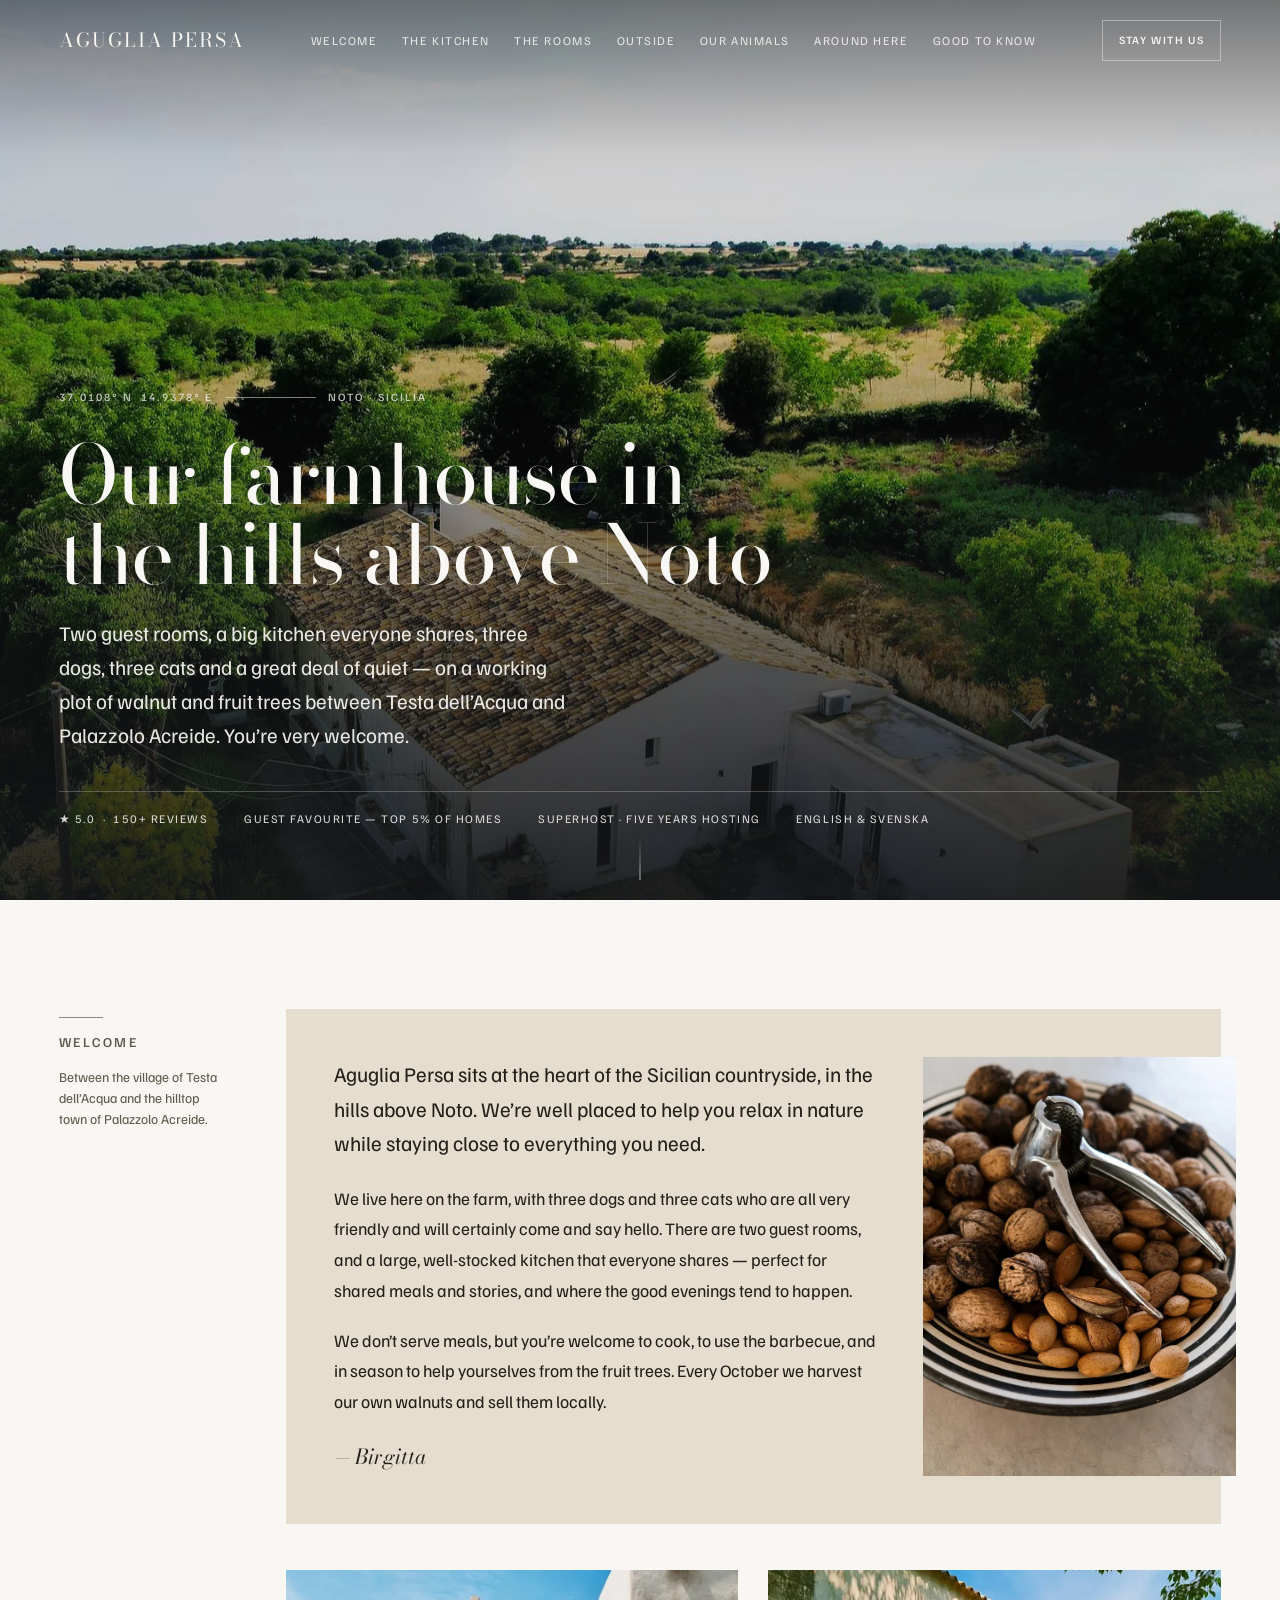
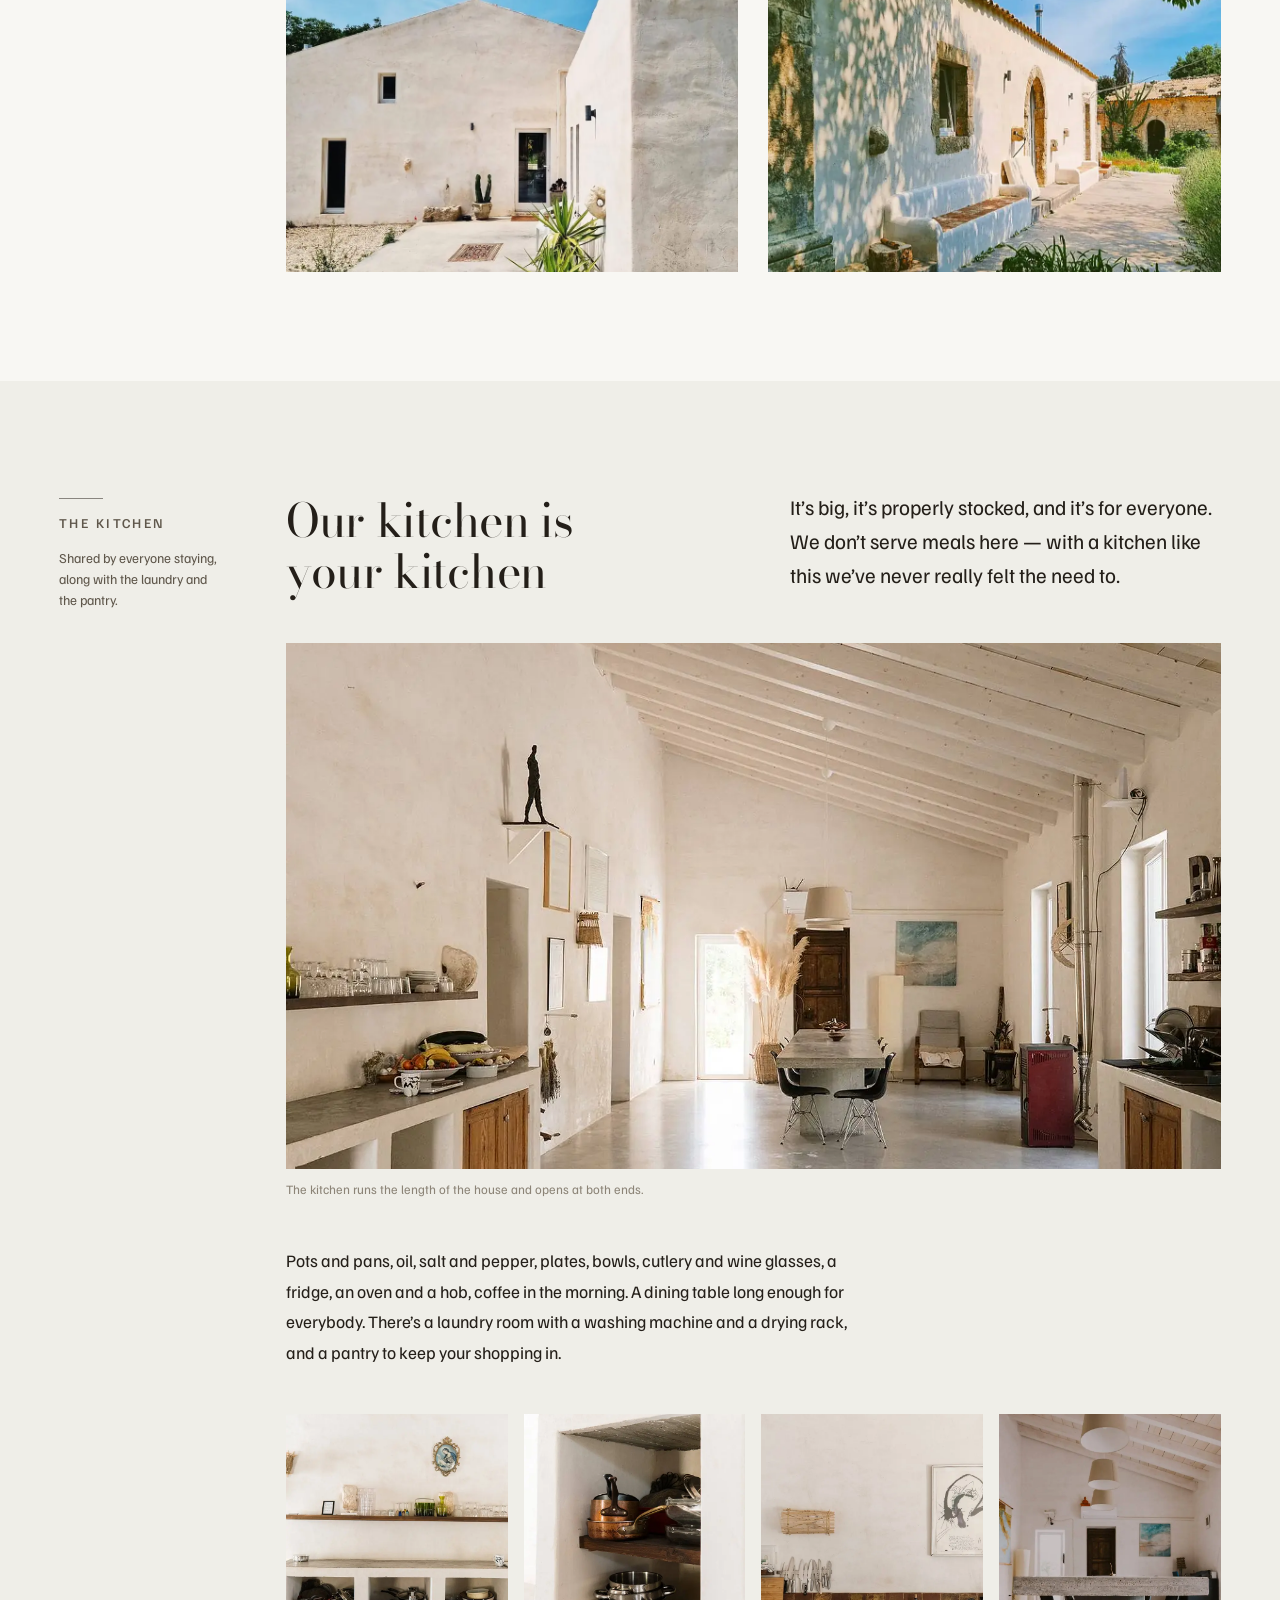
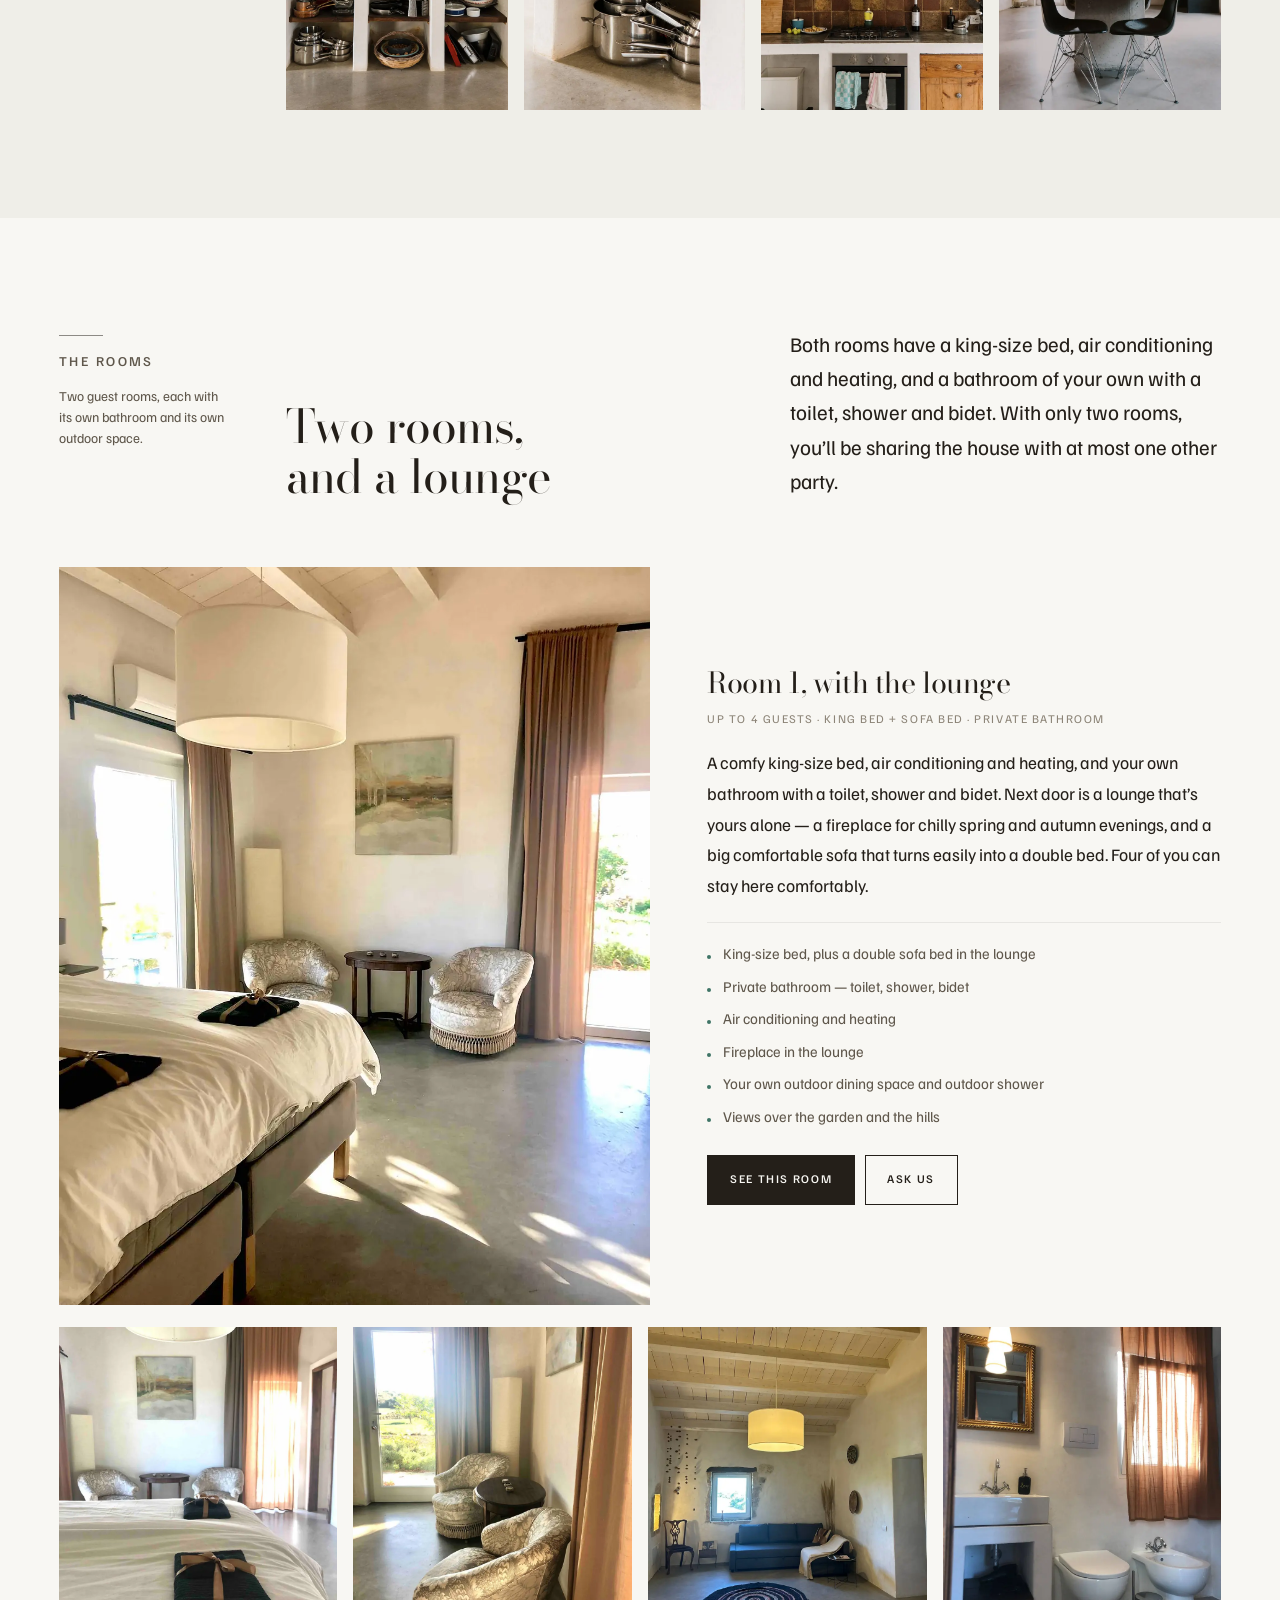
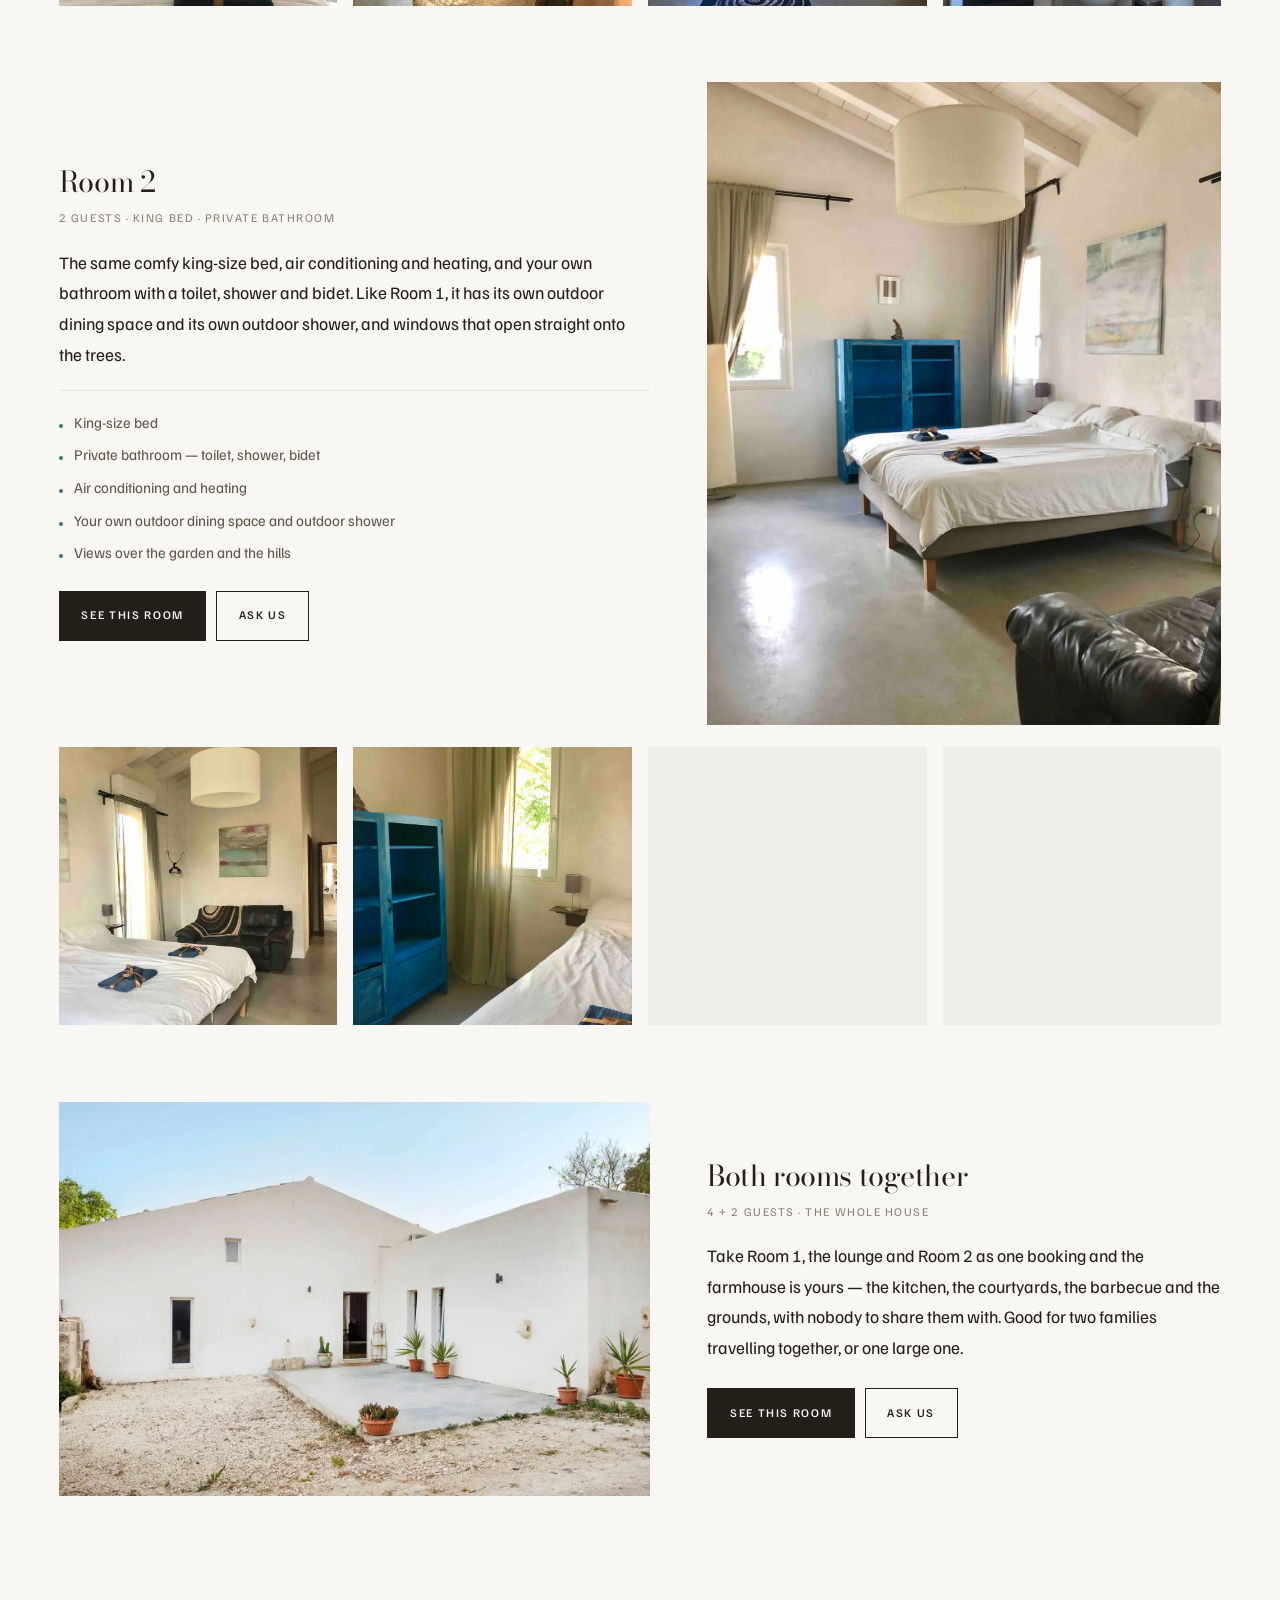
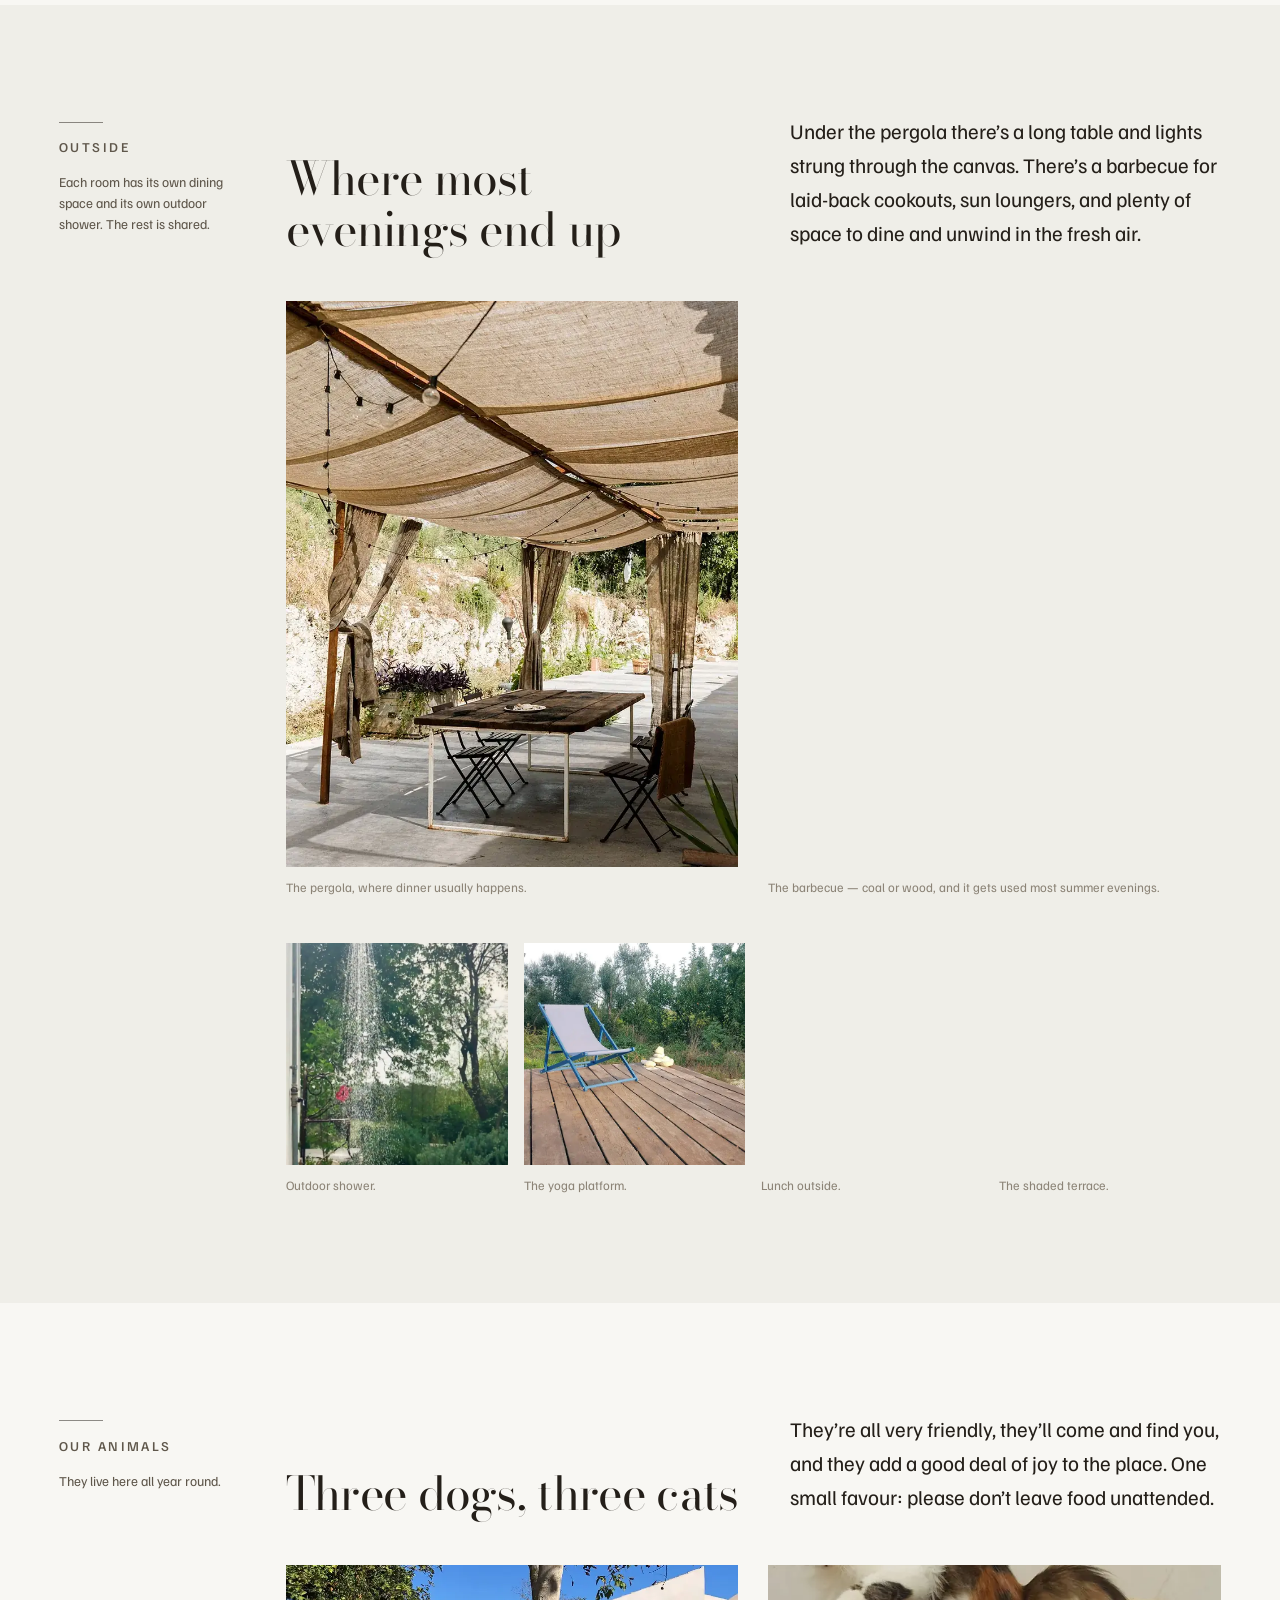
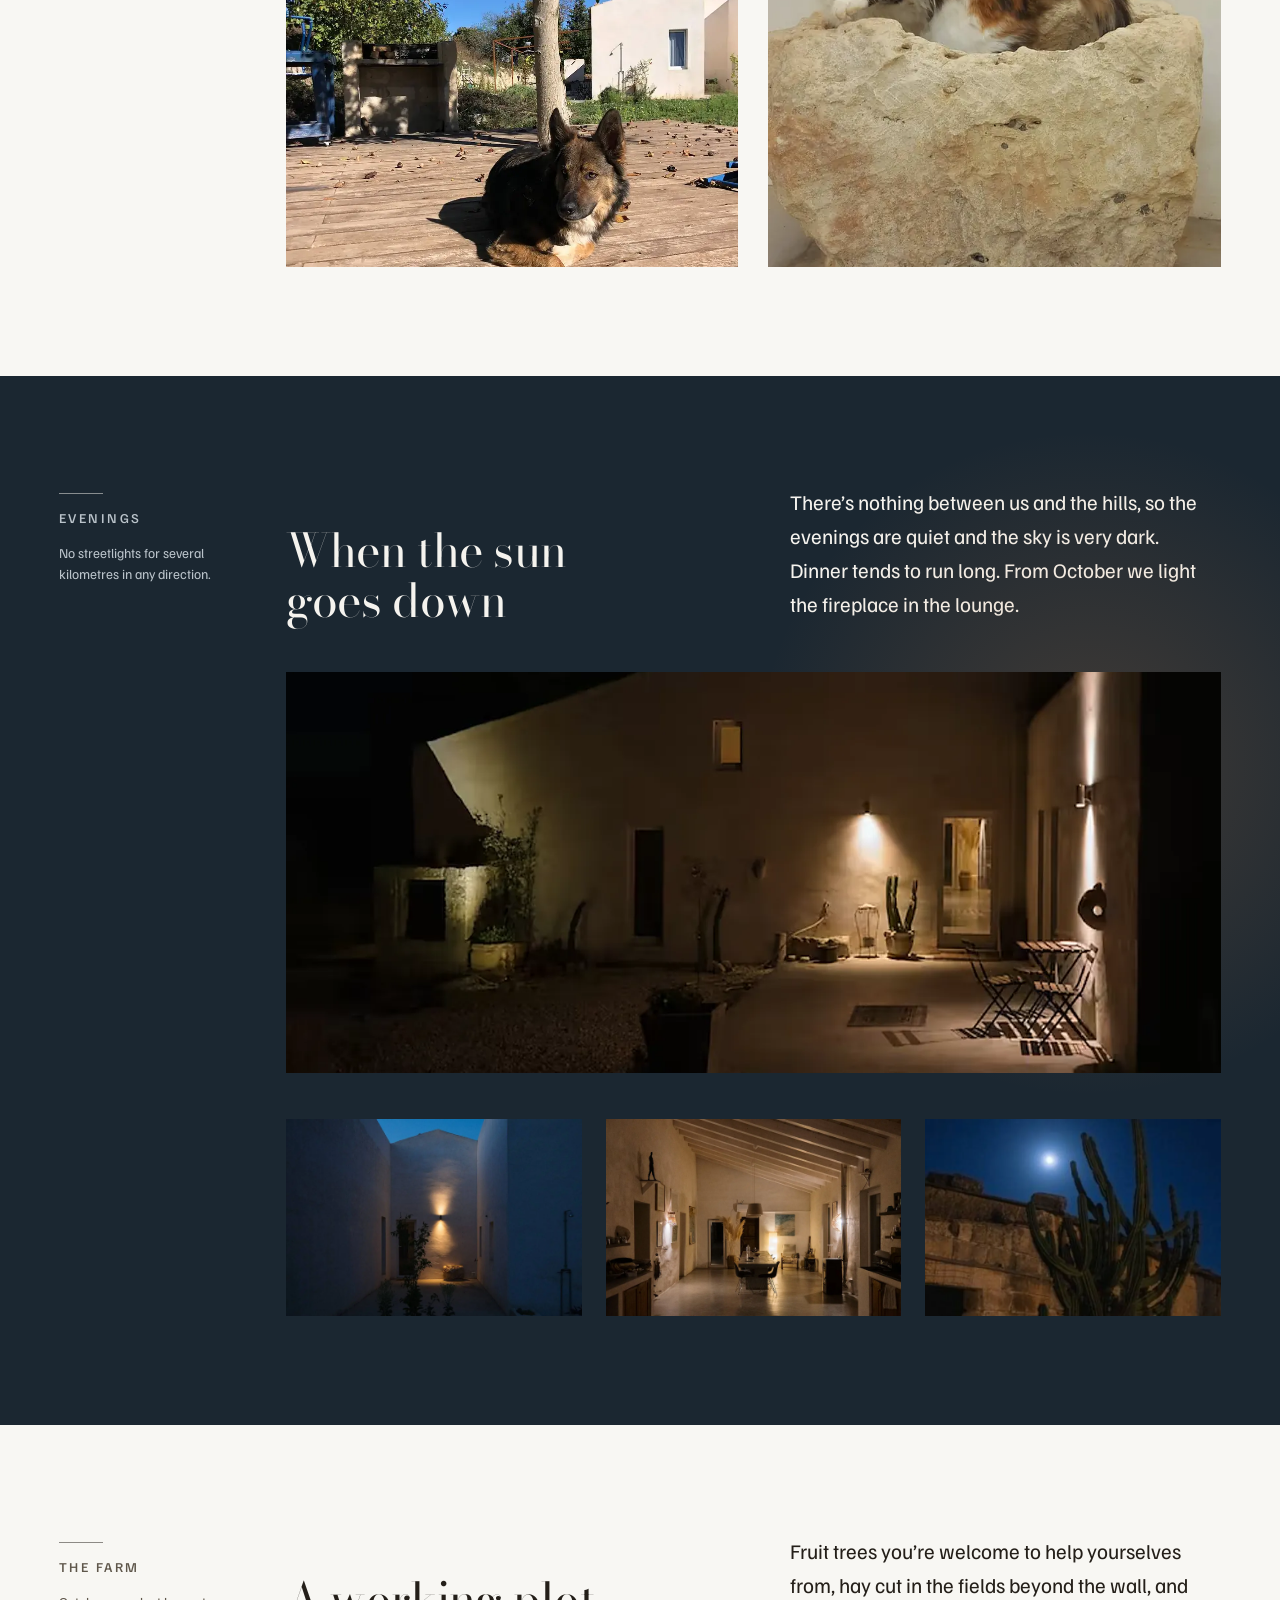
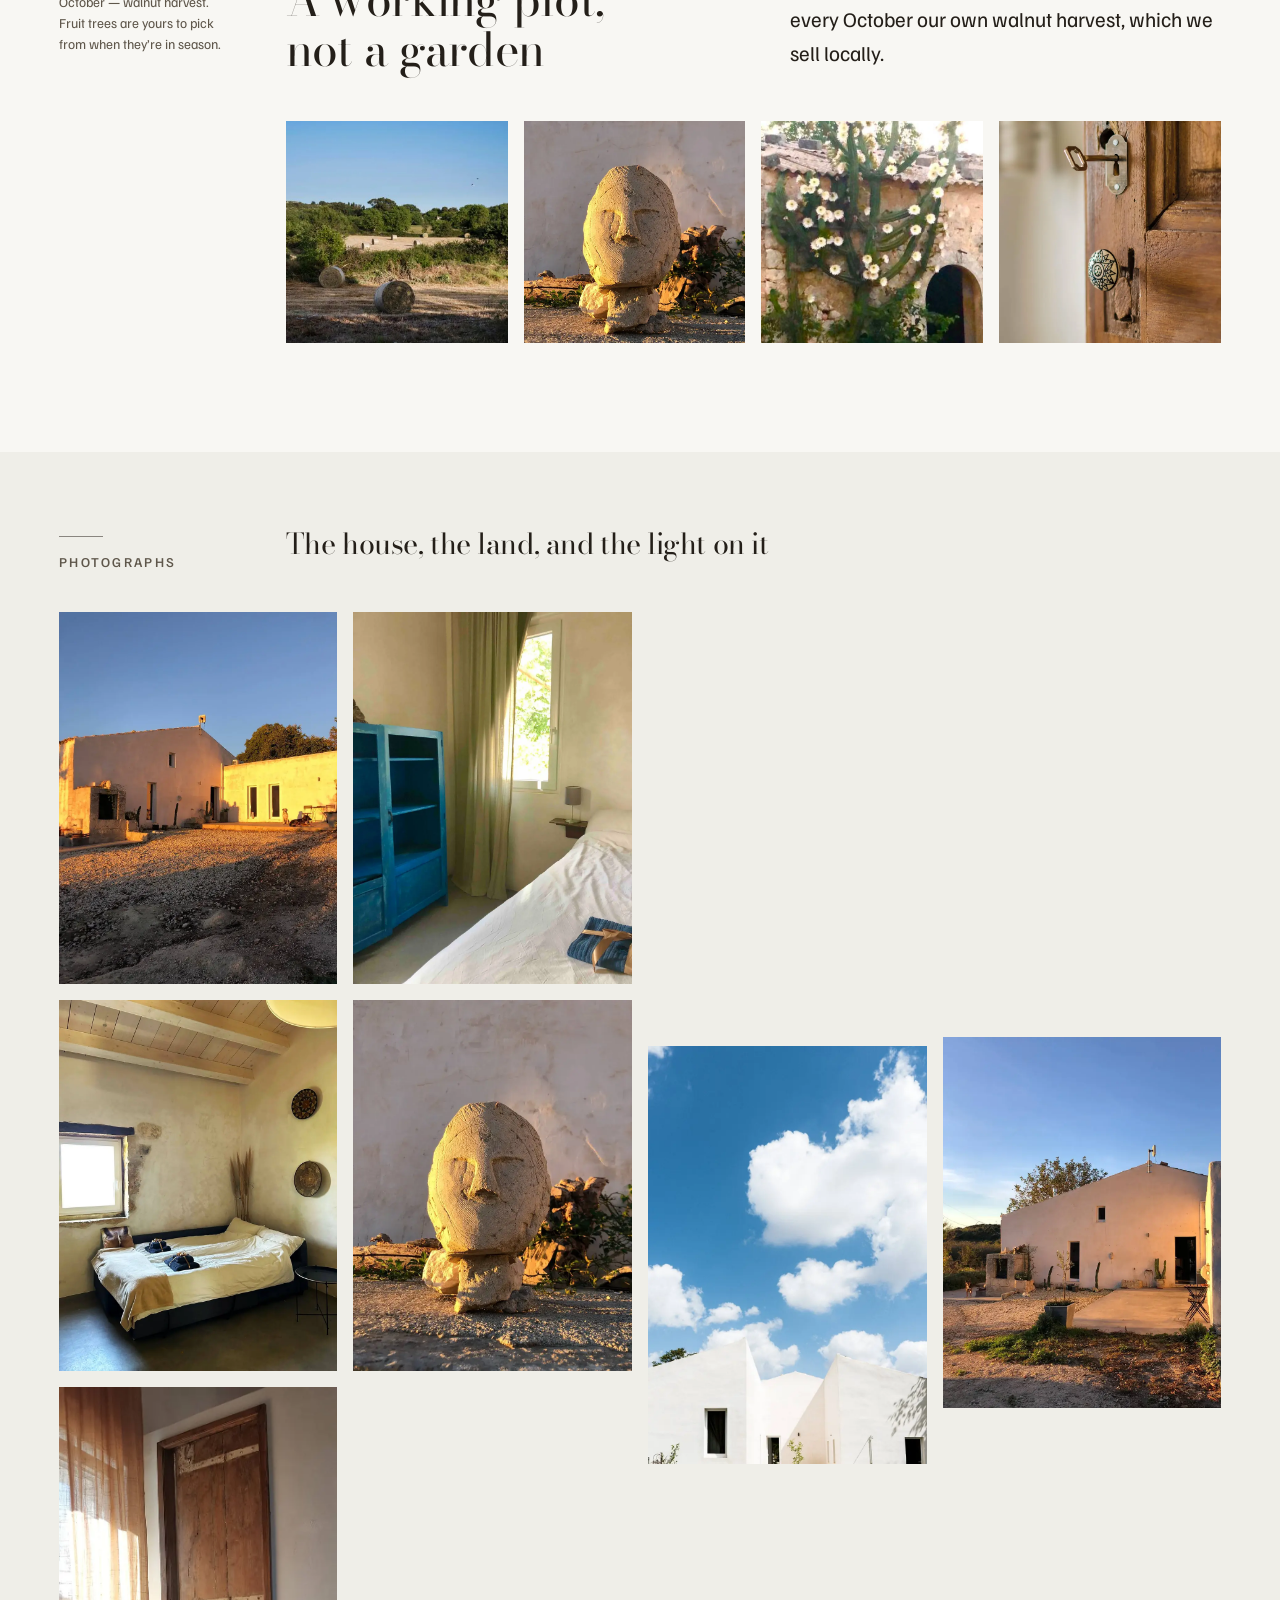
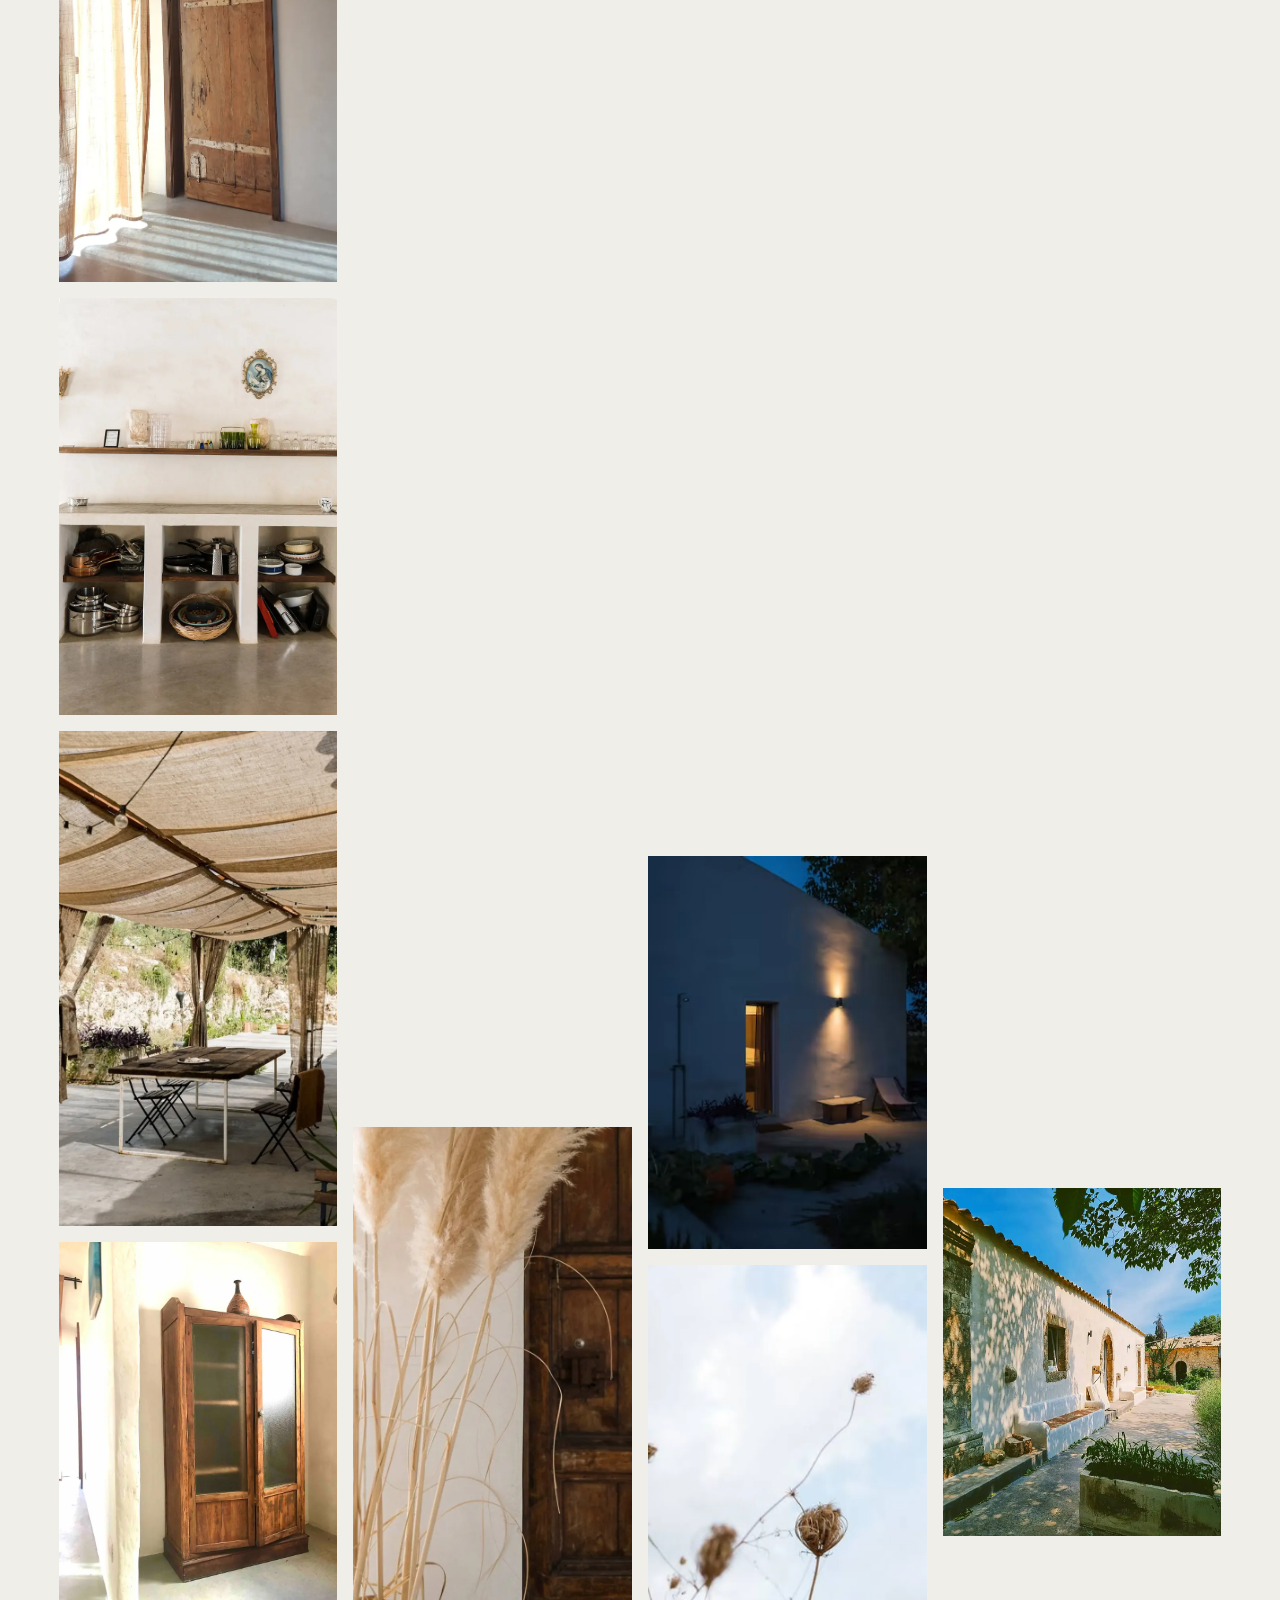
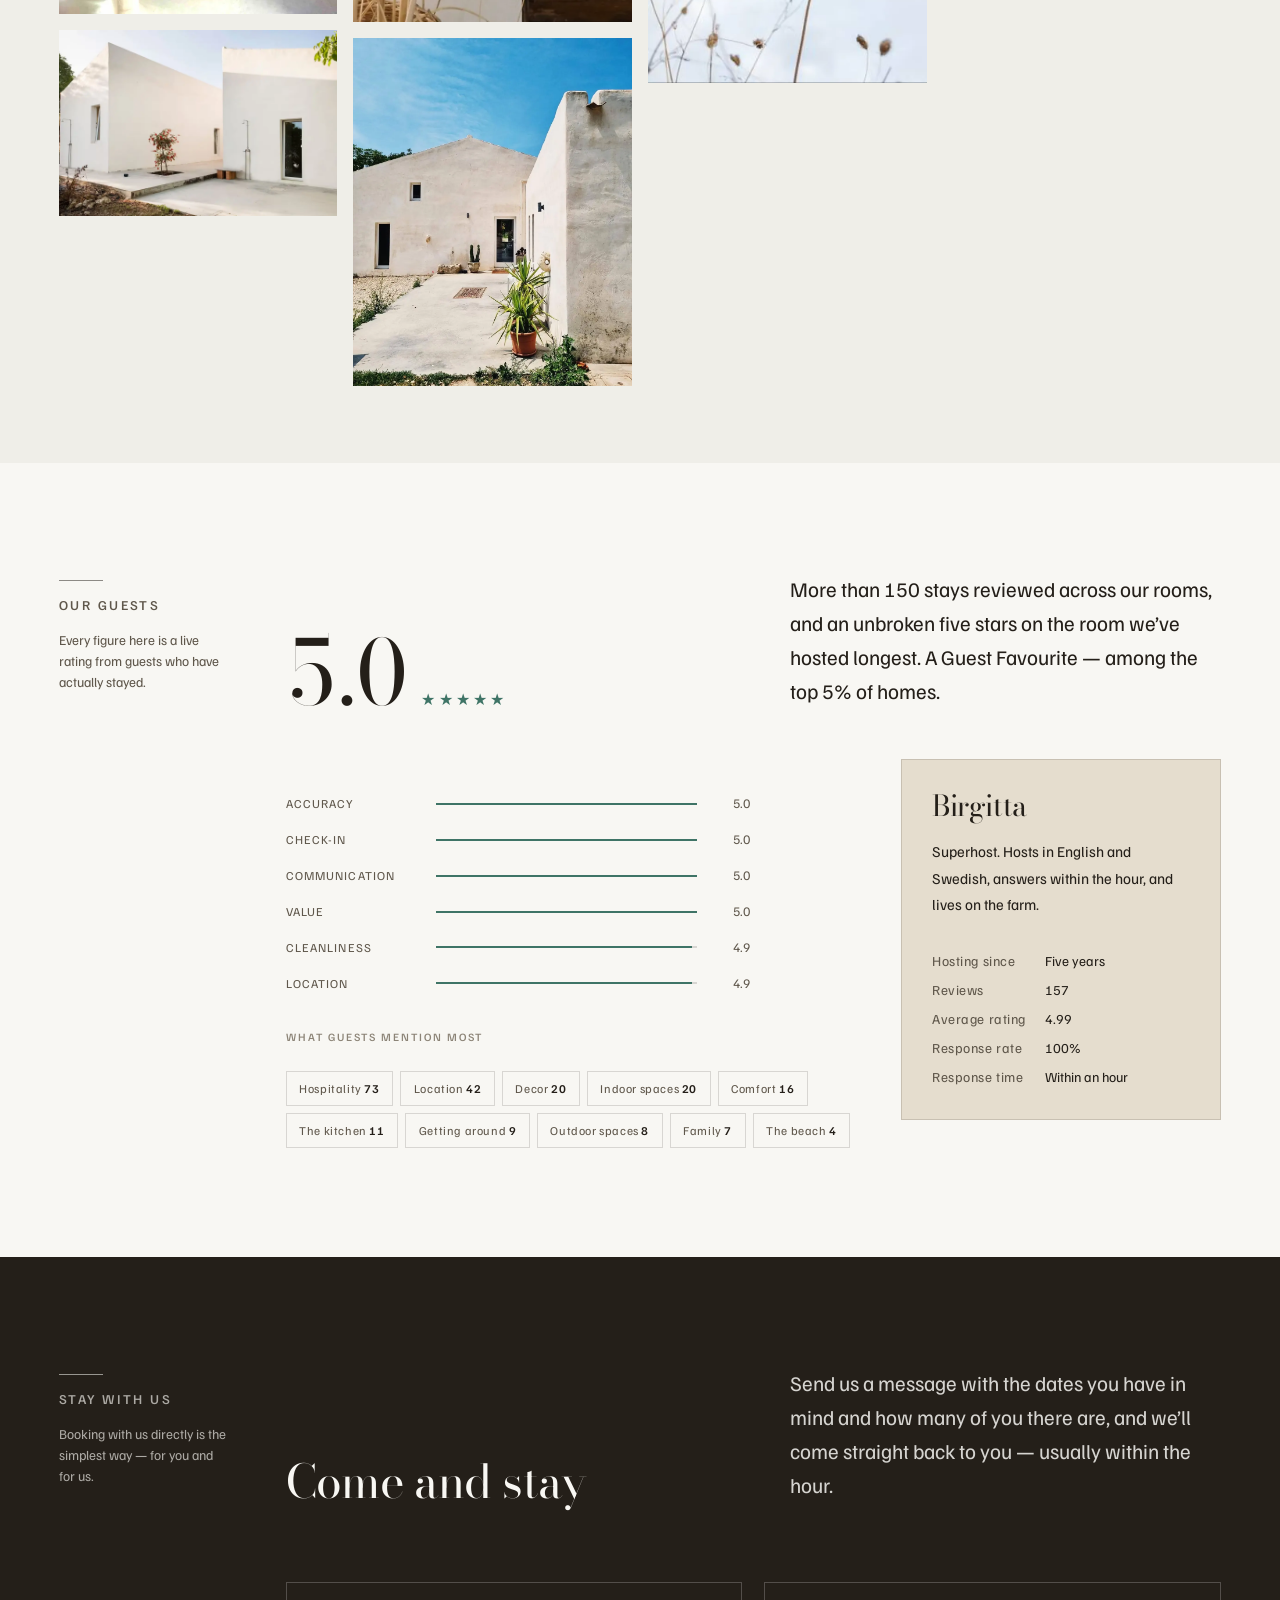
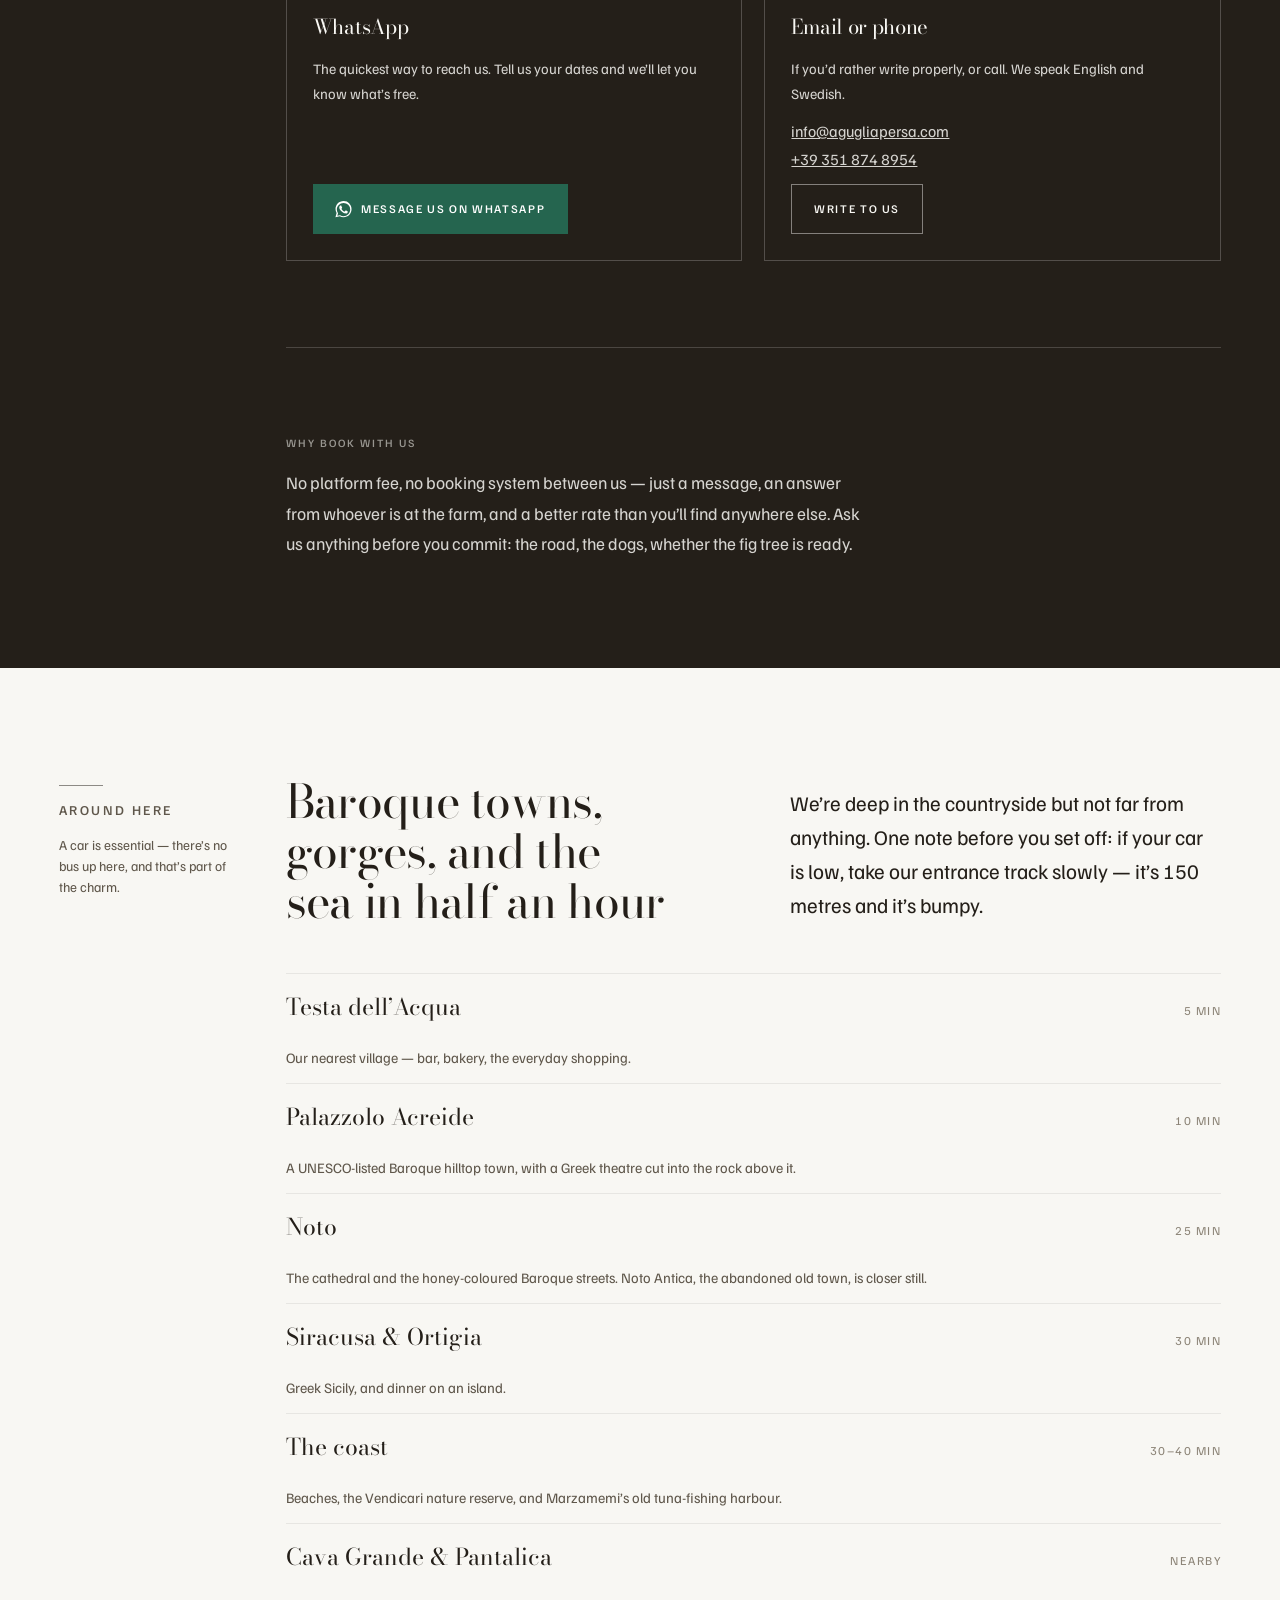
==== commit a45da57f: "Flat upload - All files" ====
--- a/index.html
+++ b/index.html
@@ -12,16 +12,16 @@
 <meta property="og:title" content="Aguglia Persa — our farmhouse in the hills above Noto">
 <meta property="og:description" content="A family-run Sicilian farmhouse between Testa dell'Acqua and Palazzolo Acreide, in the hills above Noto. Two guest rooms, a big shared kitchen, three dogs, three cats and a lot of quiet. Book direct on WhatsApp.">
 <meta property="og:url" content="https://www.agugliapersa.com/">
-<meta property="og:image" content="https://www.agugliapersa.com/images/farm-from-above.webp">
+<meta property="og:image" content="https://www.agugliapersa.com/farm-from-above.webp">
 <meta name="twitter:card" content="summary_large_image">
 
 <link rel="icon" href="favicon.svg" type="image/svg+xml">
 <link rel="alternate icon" href="favicon.ico" sizes="32x32">
 <link rel="apple-touch-icon" href="apple-touch-icon.png">
 
-<link rel="preload" href="assets/fonts/familjen-grotesk.woff2" as="font" type="font/woff2" crossorigin>
-<link rel="preload" href="assets/fonts/bodoni-moda.woff2" as="font" type="font/woff2" crossorigin>
-<link rel="stylesheet" href="assets/style.css">
+<link rel="preload" href="familjen-grotesk.woff2" as="font" type="font/woff2" crossorigin>
+<link rel="preload" href="bodoni-moda.woff2" as="font" type="font/woff2" crossorigin>
+<link rel="stylesheet" href="style.css">
 
 <script type="application/ld+json">
 {
@@ -146,7 +146,7 @@
 <!-- ============================================================= HERO -- -->
 <section class="hero" id="top">
   <div class="hero__media">
-    <img width="1440" height="1440" src="images/farm-from-above.webp" alt="The farmhouse seen from above, its long tiled roof among olive and carob trees in the Sicilian countryside" fetchpriority="high">
+    <img width="1440" height="1440" src="farm-from-above.webp" alt="The farmhouse seen from above, its long tiled roof among olive and carob trees in the Sicilian countryside" fetchpriority="high">
   </div>
   <div class="wrap hero__in">
     <p class="label hero__eyebrow rise rise--1"><span>37.0108&deg;&nbsp;N&nbsp;&nbsp;14.9378&deg;&nbsp;E</span><span class="rule"></span><span>Noto&nbsp;&middot;&nbsp;Sicilia</span></p>
@@ -179,16 +179,16 @@
         <p class="sig">&mdash; Birgitta</p>
         </div>
         <div class="note__ph">
-          <div class="ph ph--tall"><img width="734" height="1100" src="images/walnuts.webp" alt="A bowl of our walnuts and almonds with an old steel nutcracker" loading="lazy" decoding="async"></div>
+          <div class="ph ph--tall"><img width="734" height="1100" src="walnuts.webp" alt="A bowl of our walnuts and almonds with an old steel nutcracker" loading="lazy" decoding="async"></div>
         </div>
       </div>
 
       <div class="duo">
         <figure class="rv" data-d="1">
-          <div class="ph ph--land"><img width="960" height="1200" src="images/front-courtyard.webp" alt="The white front of the farmhouse and its courtyard against a deep blue sky" loading="lazy" decoding="async"></div>
+          <div class="ph ph--land"><img width="960" height="1200" src="front-courtyard.webp" alt="The white front of the farmhouse and its courtyard against a deep blue sky" loading="lazy" decoding="async"></div>
         </figure>
         <figure class="rv" data-d="2">
-          <div class="ph ph--land"><img width="961" height="1200" src="images/stone-facade.webp" alt="Dappled shade falling across the old stone wall of the house, with herbs growing in a stone trough" loading="lazy" decoding="async"></div>
+          <div class="ph ph--land"><img width="961" height="1200" src="stone-facade.webp" alt="Dappled shade falling across the old stone wall of the house, with herbs growing in a stone trough" loading="lazy" decoding="async"></div>
         </figure>
       </div>
     </div>
@@ -210,7 +210,7 @@
       </div>
 
       <figure class="rv">
-        <div class="ph ph--wide"><img width="1440" height="960" src="images/kitchen-long.webp" alt="The long shared kitchen: white beamed ceiling, polished concrete floor, wooden cabinets and open shelves" loading="lazy" decoding="async"></div>
+        <div class="ph ph--wide"><img width="1440" height="960" src="kitchen-long.webp" alt="The long shared kitchen: white beamed ceiling, polished concrete floor, wooden cabinets and open shelves" loading="lazy" decoding="async"></div>
         <figcaption>The kitchen runs the length of the house and opens at both ends.</figcaption>
       </figure>
 
@@ -219,10 +219,10 @@
       </div>
 
       <div class="strip">
-        <figure class="rv" data-d="1"><div class="ph ph--tall"><img width="734" height="1100" src="images/kitchen-shelves.webp" alt="Open plaster shelves stacked with pans, bowls and rows of coloured glasses" loading="lazy" decoding="async"></div></figure>
-        <figure class="rv" data-d="2"><div class="ph ph--tall"><img width="734" height="1100" src="images/kitchen-pans.webp" alt="Copper and steel pans stored in a deep plastered niche" loading="lazy" decoding="async"></div></figure>
-        <figure class="rv" data-d="3"><div class="ph ph--tall"><img width="734" height="1100" src="images/kitchen-stove.webp" alt="The corner of the kitchen with its gas hob, oven and tiled splashback" loading="lazy" decoding="async"></div></figure>
-        <figure class="rv" data-d="4"><div class="ph ph--tall"><img width="733" height="1100" src="images/kitchen-table.webp" alt="The long concrete dining table with black chairs under three paper pendant lamps" loading="lazy" decoding="async"></div></figure>
+        <figure class="rv" data-d="1"><div class="ph ph--tall"><img width="734" height="1100" src="kitchen-shelves.webp" alt="Open plaster shelves stacked with pans, bowls and rows of coloured glasses" loading="lazy" decoding="async"></div></figure>
+        <figure class="rv" data-d="2"><div class="ph ph--tall"><img width="734" height="1100" src="kitchen-pans.webp" alt="Copper and steel pans stored in a deep plastered niche" loading="lazy" decoding="async"></div></figure>
+        <figure class="rv" data-d="3"><div class="ph ph--tall"><img width="734" height="1100" src="kitchen-stove.webp" alt="The corner of the kitchen with its gas hob, oven and tiled splashback" loading="lazy" decoding="async"></div></figure>
+        <figure class="rv" data-d="4"><div class="ph ph--tall"><img width="733" height="1100" src="kitchen-table.webp" alt="The long concrete dining table with black chairs under three paper pendant lamps" loading="lazy" decoding="async"></div></figure>
       </div>
     </div>
   </div>
@@ -248,7 +248,7 @@
   <div class="wrap" style="margin-top:clamp(38px,5vw,72px)">
     <article class="roomblock rv">
       <div class="roomblock__ph">
-        <div class="ph ph--port"><img width="1080" height="1440" src="images/room1-wide.webp" alt="Room 1: a bright bedroom with a king-size bed, two armchairs, a pendant lamp and a window onto the fields" loading="lazy" decoding="async"></div>
+        <div class="ph ph--port"><img width="1080" height="1440" src="room1-wide.webp" alt="Room 1: a bright bedroom with a king-size bed, two armchairs, a pendant lamp and a window onto the fields" loading="lazy" decoding="async"></div>
       </div>
       <div class="roomblock__body">
         <h3 class="d-m">Room 1, with the lounge</h3>
@@ -270,10 +270,10 @@
     </article>
 
     <div class="strip" style="margin-top:clamp(14px,2vw,22px)">
-      <figure class="rv" data-d="1"><div class="ph ph--sq"><img width="900" height="1200" src="images/room1-bed.webp" alt="The bed in Room 1, made up with folded towels laid out for arriving guests" loading="lazy" decoding="async"></div></figure>
-      <figure class="rv" data-d="2"><div class="ph ph--sq"><img width="900" height="1200" src="images/room1-armchairs.webp" alt="Two armchairs and a small table beside the window in Room 1, looking out over green fields" loading="lazy" decoding="async"></div></figure>
-      <figure class="rv" data-d="3"><div class="ph ph--sq"><img width="900" height="1200" src="images/lounge-wide.webp" alt="The private lounge: a deep blue sofa, a round woven rug and a pendant lamp under the beamed ceiling" loading="lazy" decoding="async"></div></figure>
-      <figure class="rv" data-d="4"><div class="ph ph--sq"><img width="900" height="1200" src="images/room1-bathroom.webp" alt="The bathroom for Room 1, with a basin, mirror, toilet and bidet" loading="lazy" decoding="async"></div></figure>
+      <figure class="rv" data-d="1"><div class="ph ph--sq"><img width="900" height="1200" src="room1-bed.webp" alt="The bed in Room 1, made up with folded towels laid out for arriving guests" loading="lazy" decoding="async"></div></figure>
+      <figure class="rv" data-d="2"><div class="ph ph--sq"><img width="900" height="1200" src="room1-armchairs.webp" alt="Two armchairs and a small table beside the window in Room 1, looking out over green fields" loading="lazy" decoding="async"></div></figure>
+      <figure class="rv" data-d="3"><div class="ph ph--sq"><img width="900" height="1200" src="lounge-wide.webp" alt="The private lounge: a deep blue sofa, a round woven rug and a pendant lamp under the beamed ceiling" loading="lazy" decoding="async"></div></figure>
+      <figure class="rv" data-d="4"><div class="ph ph--sq"><img width="900" height="1200" src="room1-bathroom.webp" alt="The bathroom for Room 1, with a basin, mirror, toilet and bidet" loading="lazy" decoding="async"></div></figure>
     </div>
   </div>
 
@@ -281,7 +281,7 @@
   <div class="wrap" style="margin-top:clamp(46px,6vw,90px)">
     <article class="roomblock roomblock--flip rv">
       <div class="roomblock__ph">
-        <div class="ph ph--port"><img width="1080" height="1440" src="images/room2-wide.webp" alt="Room 2: a king-size bed, a blue painted cabinet, a leather sofa and tall windows onto the trees" loading="lazy" decoding="async"></div>
+        <div class="ph ph--port"><img width="1080" height="1440" src="room2-wide.webp" alt="Room 2: a king-size bed, a blue painted cabinet, a leather sofa and tall windows onto the trees" loading="lazy" decoding="async"></div>
       </div>
       <div class="roomblock__body">
         <h3 class="d-m">Room 2</h3>
@@ -302,10 +302,10 @@
     </article>
 
     <div class="strip" style="margin-top:clamp(14px,2vw,22px)">
-      <figure class="rv" data-d="1"><div class="ph ph--sq"><img width="900" height="1200" src="images/room2-bed-sofa.webp" alt="Room 2 made up for arrival, with towels folded on the bed" loading="lazy" decoding="async"></div></figure>
-      <figure class="rv" data-d="2"><div class="ph ph--sq"><img width="900" height="1200" src="images/room2-cabinet.webp" alt="The tall blue-painted cabinet beside the bed in Room 2, with the green curtain at the window" loading="lazy" decoding="async"></div></figure>
-      <figure class="rv" data-d="3"><div class="ph ph--sq"><img width="734" height="1100" src="images/room2-pampas.webp" alt="Morning light coming through the window of Room 2" loading="lazy" decoding="async"></div></figure>
-      <figure class="rv" data-d="4"><div class="ph ph--sq"><img width="900" height="1200" src="images/room2-bathroom.webp" alt="The bathroom for Room 2, with a gilt mirror, basin, toilet and bidet" loading="lazy" decoding="async"></div></figure>
+      <figure class="rv" data-d="1"><div class="ph ph--sq"><img width="900" height="1200" src="room2-bed-sofa.webp" alt="Room 2 made up for arrival, with towels folded on the bed" loading="lazy" decoding="async"></div></figure>
+      <figure class="rv" data-d="2"><div class="ph ph--sq"><img width="900" height="1200" src="room2-cabinet.webp" alt="The tall blue-painted cabinet beside the bed in Room 2, with the green curtain at the window" loading="lazy" decoding="async"></div></figure>
+      <figure class="rv" data-d="3"><div class="ph ph--sq"><img width="734" height="1100" src="room2-pampas.webp" alt="Morning light coming through the window of Room 2" loading="lazy" decoding="async"></div></figure>
+      <figure class="rv" data-d="4"><div class="ph ph--sq"><img width="900" height="1200" src="room2-bathroom.webp" alt="The bathroom for Room 2, with a gilt mirror, basin, toilet and bidet" loading="lazy" decoding="async"></div></figure>
     </div>
   </div>
 
@@ -313,7 +313,7 @@
   <div class="wrap" style="margin-top:clamp(46px,6vw,90px)">
     <article class="roomblock rv">
       <div class="roomblock__ph">
-        <div class="ph ph--land"><img width="1440" height="960" src="images/front-wide.webp" alt="The whole farmhouse and its outbuildings seen from the hillside, surrounded by fields and trees" loading="lazy" decoding="async"></div>
+        <div class="ph ph--land"><img width="1440" height="960" src="front-wide.webp" alt="The whole farmhouse and its outbuildings seen from the hillside, surrounded by fields and trees" loading="lazy" decoding="async"></div>
       </div>
       <div class="roomblock__body">
         <h3 class="d-m">Both rooms together</h3>
@@ -344,20 +344,20 @@
 
       <div class="duo">
         <figure class="rv" data-d="1">
-          <div class="ph ph--port"><img width="800" height="1200" src="images/pergola-table.webp" alt="A long wooden table under the pergola, festoon lights strung through the draped canvas above" loading="lazy" decoding="async"></div>
+          <div class="ph ph--port"><img width="800" height="1200" src="pergola-table.webp" alt="A long wooden table under the pergola, festoon lights strung through the draped canvas above" loading="lazy" decoding="async"></div>
           <figcaption>The pergola, where dinner usually happens.</figcaption>
         </figure>
         <figure class="rv" data-d="2">
-          <div class="ph ph--port"><img width="619" height="1100" src="images/bbq-smoke.webp" alt="Smoke rising from the stone barbecue, green trees behind it" loading="lazy" decoding="async"></div>
+          <div class="ph ph--port"><img width="619" height="1100" src="bbq-smoke.webp" alt="Smoke rising from the stone barbecue, green trees behind it" loading="lazy" decoding="async"></div>
           <figcaption>The barbecue &mdash; coal or wood, and it gets used most summer evenings.</figcaption>
         </figure>
       </div>
 
       <div class="strip">
-        <figure class="rv" data-d="1"><div class="ph ph--sq"><img width="619" height="1100" src="images/outdoor-shower.webp" alt="An outdoor shower open to the garden, connected to one of the rooms" loading="lazy" decoding="async"></div><figcaption>Outdoor shower.</figcaption></figure>
-        <figure class="rv" data-d="2"><div class="ph ph--sq"><img width="619" height="1100" src="images/deck-chair.webp" alt="A striped deckchair on the wooden platform among the trees" loading="lazy" decoding="async"></div><figcaption>The yoga platform.</figcaption></figure>
-        <figure class="rv" data-d="3"><div class="ph ph--sq"><img width="734" height="1100" src="images/blue-table.webp" alt="Lunch laid out on the blue outdoor table with blue folding chairs" loading="lazy" decoding="async"></div><figcaption>Lunch outside.</figcaption></figure>
-        <figure class="rv" data-d="4"><div class="ph ph--sq"><img width="1200" height="800" src="images/terrace-shaded.webp" alt="The shaded terrace beside the house with a long table and chairs under the trees" loading="lazy" decoding="async"></div><figcaption>The shaded terrace.</figcaption></figure>
+        <figure class="rv" data-d="1"><div class="ph ph--sq"><img width="619" height="1100" src="outdoor-shower.webp" alt="An outdoor shower open to the garden, connected to one of the rooms" loading="lazy" decoding="async"></div><figcaption>Outdoor shower.</figcaption></figure>
+        <figure class="rv" data-d="2"><div class="ph ph--sq"><img width="619" height="1100" src="deck-chair.webp" alt="A striped deckchair on the wooden platform among the trees" loading="lazy" decoding="async"></div><figcaption>The yoga platform.</figcaption></figure>
+        <figure class="rv" data-d="3"><div class="ph ph--sq"><img width="734" height="1100" src="blue-table.webp" alt="Lunch laid out on the blue outdoor table with blue folding chairs" loading="lazy" decoding="async"></div><figcaption>Lunch outside.</figcaption></figure>
+        <figure class="rv" data-d="4"><div class="ph ph--sq"><img width="1200" height="800" src="terrace-shaded.webp" alt="The shaded terrace beside the house with a long table and chairs under the trees" loading="lazy" decoding="async"></div><figcaption>The shaded terrace.</figcaption></figure>
       </div>
     </div>
   </div>
@@ -378,10 +378,10 @@
       </div>
       <div class="duo">
         <figure class="rv" data-d="1">
-          <div class="ph ph--land"><img width="900" height="1200" src="images/dog-deck.webp" alt="One of the farm dogs stretched out on the wooden deck in the afternoon sun" loading="lazy" decoding="async"></div>
+          <div class="ph ph--land"><img width="900" height="1200" src="dog-deck.webp" alt="One of the farm dogs stretched out on the wooden deck in the afternoon sun" loading="lazy" decoding="async"></div>
         </figure>
         <figure class="rv" data-d="2">
-          <div class="ph ph--land"><img width="619" height="1100" src="images/cat-basin.webp" alt="One of the cats curled up asleep on top of a carved stone basin" loading="lazy" decoding="async"></div>
+          <div class="ph ph--land"><img width="619" height="1100" src="cat-basin.webp" alt="One of the cats curled up asleep on top of a carved stone basin" loading="lazy" decoding="async"></div>
         </figure>
       </div>
     </div>
@@ -404,13 +404,13 @@
       </div>
 
       <figure class="rv">
-        <div class="ph ph--pano"><img width="1420" height="642" src="images/farmhouse-night.webp" alt="The farmhouse at night, its white walls washed by warm lamplight, chairs set out on the courtyard" loading="lazy" decoding="async"></div>
+        <div class="ph ph--pano"><img width="1420" height="642" src="farmhouse-night.webp" alt="The farmhouse at night, its white walls washed by warm lamplight, chairs set out on the courtyard" loading="lazy" decoding="async"></div>
       </figure>
 
       <div class="trio">
-        <figure class="rv" data-d="1"><div class="ph ph--land"><img width="1440" height="889" src="images/courtyard-night.webp" alt="The narrow courtyard at blue hour, one lamp throwing light up the white wall" loading="lazy" decoding="async"></div></figure>
-        <figure class="rv" data-d="2"><div class="ph ph--land"><img width="1440" height="960" src="images/interior-dusk.webp" alt="Inside at dusk, the long room lit by lamps with the dining table at the far end" loading="lazy" decoding="async"></div></figure>
-        <figure class="rv" data-d="3"><div class="ph ph--land"><img width="701" height="953" src="images/cactus-moon.webp" alt="A tall cactus silhouetted against the moon above the old stone outbuildings" loading="lazy" decoding="async"></div></figure>
+        <figure class="rv" data-d="1"><div class="ph ph--land"><img width="1440" height="889" src="courtyard-night.webp" alt="The narrow courtyard at blue hour, one lamp throwing light up the white wall" loading="lazy" decoding="async"></div></figure>
+        <figure class="rv" data-d="2"><div class="ph ph--land"><img width="1440" height="960" src="interior-dusk.webp" alt="Inside at dusk, the long room lit by lamps with the dining table at the far end" loading="lazy" decoding="async"></div></figure>
+        <figure class="rv" data-d="3"><div class="ph ph--land"><img width="701" height="953" src="cactus-moon.webp" alt="A tall cactus silhouetted against the moon above the old stone outbuildings" loading="lazy" decoding="async"></div></figure>
       </div>
     </div>
   </div>
@@ -430,10 +430,10 @@
         <p class="lead">Fruit trees you&rsquo;re welcome to help yourselves from, hay cut in the fields beyond the wall, and every October our own walnut harvest, which we sell locally.</p>
       </div>
       <div class="strip">
-        <figure class="rv" data-d="1"><div class="ph ph--sq"><img width="1052" height="701" src="images/hay-bales-countryside.webp" alt="Round hay bales in the cut field beyond the wall" loading="lazy" decoding="async"></div></figure>
-        <figure class="rv" data-d="2"><div class="ph ph--sq"><img width="825" height="1100" src="images/stone-head.webp" alt="A carved stone head standing among the old stones, warm in the evening light" loading="lazy" decoding="async"></div></figure>
-        <figure class="rv" data-d="3"><div class="ph ph--sq"><img width="789" height="1052" src="images/flowering-cactus-arch.webp" alt="A flowering cactus climbing the old stone wall beside an arched door" loading="lazy" decoding="async"></div></figure>
-        <figure class="rv" data-d="4"><div class="ph ph--sq"><img width="733" height="1100" src="images/room1-lock.webp" alt="The heavy iron lock on one of the old wooden doors" loading="lazy" decoding="async"></div></figure>
+        <figure class="rv" data-d="1"><div class="ph ph--sq"><img width="1052" height="701" src="hay-bales-countryside.webp" alt="Round hay bales in the cut field beyond the wall" loading="lazy" decoding="async"></div></figure>
+        <figure class="rv" data-d="2"><div class="ph ph--sq"><img width="825" height="1100" src="stone-head.webp" alt="A carved stone head standing among the old stones, warm in the evening light" loading="lazy" decoding="async"></div></figure>
+        <figure class="rv" data-d="3"><div class="ph ph--sq"><img width="789" height="1052" src="flowering-cactus-arch.webp" alt="A flowering cactus climbing the old stone wall beside an arched door" loading="lazy" decoding="async"></div></figure>
+        <figure class="rv" data-d="4"><div class="ph ph--sq"><img width="733" height="1100" src="room1-lock.webp" alt="The heavy iron lock on one of the old wooden doors" loading="lazy" decoding="async"></div></figure>
       </div>
     </div>
   </div>
@@ -779,6 +779,6 @@
   </div>
 </div>
 
-<script src="assets/main.js"></script>
+<script src="main.js"></script>
 </body>
 </html>
--- a/style.css
+++ b/style.css
@@ -0,0 +1,689 @@
+/* --------------------------------------------------------------- fonts --
+   Served from this site, not from Google: nothing about a visitor leaves for
+   a third party, and the type paints on the first frame.
+   Bodoni Moda and Familjen Grotesk, both SIL Open Font License 1.1.        */
+
+@font-face {
+  font-family: "Bodoni Moda";
+  font-style: normal;
+  font-weight: 400 600;
+  font-display: swap;
+  src: url("bodoni-moda.woff2") format("woff2");
+  unicode-range: U+0000-00FF, U+0131, U+0152-0153, U+02BB-02BC, U+02C6, U+02DA, U+02DC,
+                 U+2000-206F, U+2074, U+20AC, U+2122, U+2191, U+2193, U+2212, U+2215, U+FEFF, U+FFFD;
+}
+@font-face {
+  font-family: "Bodoni Moda";
+  font-style: italic;
+  font-weight: 400 600;
+  font-display: swap;
+  src: url("bodoni-moda-italic.woff2") format("woff2");
+  unicode-range: U+0000-00FF, U+0131, U+0152-0153, U+02BB-02BC, U+02C6, U+02DA, U+02DC,
+                 U+2000-206F, U+2074, U+20AC, U+2122, U+2191, U+2193, U+2212, U+2215, U+FEFF, U+FFFD;
+}
+@font-face {
+  font-family: "Familjen Grotesk";
+  font-style: normal;
+  font-weight: 400 700;
+  font-display: swap;
+  src: url("familjen-grotesk.woff2") format("woff2");
+  unicode-range: U+0000-00FF, U+0131, U+0152-0153, U+02BB-02BC, U+02C6, U+02DA, U+02DC,
+                 U+2000-206F, U+2074, U+20AC, U+2122, U+2191, U+2193, U+2212, U+2215, U+FEFF, U+FFFD;
+}
+
+/* ==========================================================================
+   Aguglia Persa
+   Colours taken from the house: whitewash, warm plaster, the verdigris on the
+   old copper cauldron, and blue-hour indigo for the evening section.
+   Type: Bodoni Moda (Italian) + Familjen Grotesk (Swedish) — the two halves
+   of this farmhouse.
+   ========================================================================== */
+
+:root {
+  --paper:       #F8F7F3;   /* whitewashed wall */
+  --paper-2:     #EFEEE8;   /* the same wall in shade */
+  --sand:        #E5DDCE;   /* warm plaster — used for the personal notes */
+  --sand-deep:   #D8CDB8;
+
+  --ink:         #241F19;   /* warm near-black */
+  --ink-mid:     #5F574B;
+  --ink-soft:    #8C8477;
+
+  --verdigris:   #3F7466;   /* the patina on the copper cauldron in the hall */
+  --verdigris-d: #2E574C;
+  --wa:          #25654F;   /* whatsapp, desaturated to sit in the palette */
+
+  --line:        rgba(36, 31, 25, 0.15);
+  --line-soft:   rgba(36, 31, 25, 0.08);
+
+  --ff-display: "Bodoni Moda", "Didot", "Bodoni MT", Georgia, serif;
+  --ff-sans: "Familjen Grotesk", "Helvetica Neue", Helvetica, Arial, sans-serif;
+
+  --measure: 36rem;
+  --ease: cubic-bezier(0.22, 0.61, 0.36, 1);
+  --ease-out: cubic-bezier(0.16, 1, 0.3, 1);
+}
+
+/* --------------------------------------------------------------- reset -- */
+
+*, *::before, *::after { box-sizing: border-box; }
+html { -webkit-text-size-adjust: 100%; scroll-behavior: smooth; }
+
+body {
+  margin: 0;
+  background: var(--paper);
+  color: var(--ink);
+  font-family: var(--ff-sans);
+  font-size: clamp(1rem, 0.955rem + 0.2vw, 1.09rem);
+  line-height: 1.76;
+  -webkit-font-smoothing: antialiased;
+  text-rendering: optimizeLegibility;
+  overflow-x: hidden;
+  min-height: 100svh;
+  display: flex;
+  flex-direction: column;
+}
+main { flex: 1 0 auto; }
+
+img { display: block; max-width: 100%; height: auto; }
+a { color: inherit; }
+button { font: inherit; color: inherit; }
+
+:focus-visible { outline: 2px solid var(--verdigris); outline-offset: 3px; }
+::selection { background: var(--verdigris); color: var(--paper); }
+
+.skip { position: absolute; left: -9999px; top: 0; background: var(--ink); color: var(--paper); padding: 0.75rem 1.25rem; z-index: 400; }
+.skip:focus { left: 0; }
+
+/* ---------------------------------------------------------- typography -- */
+
+h1, h2, h3 {
+  font-family: var(--ff-display);
+  font-weight: 400;
+  font-optical-sizing: auto;
+  margin: 0;
+  text-wrap: balance;
+  letter-spacing: -0.015em;
+}
+
+.d-xl { font-size: clamp(2.6rem, 1.35rem + 4.9vw, 5.1rem); line-height: 0.98; }
+.d-l  { font-size: clamp(1.85rem, 1.35rem + 2vw, 2.9rem);  line-height: 1.08; }
+.d-m  { font-size: clamp(1.32rem, 1.12rem + 0.85vw, 1.8rem); line-height: 1.18; }
+
+.lead {
+  font-size: clamp(1.1rem, 1rem + 0.5vw, 1.3rem);
+  line-height: 1.64;
+  max-width: 32rem;
+}
+
+p { margin: 0 0 1.1em; max-width: var(--measure); }
+p:last-child { margin-bottom: 0; }
+
+.label {
+  font-size: 0.7rem; font-weight: 500;
+  letter-spacing: 0.18em; text-transform: uppercase;
+  color: var(--ink-soft);
+  font-variant-numeric: tabular-nums;
+  margin: 0;
+}
+
+.sig {
+  font-family: var(--ff-display);
+  font-style: italic;
+  font-size: 1.3rem;
+  margin-top: 1.4rem;
+  color: var(--ink);
+}
+
+/* -------------------------------------------------------------- layout -- */
+
+.wrap { max-width: 1300px; margin-inline: auto; padding-inline: clamp(20px, 4.6vw, 66px); }
+section { position: relative; }
+
+.band { padding-block: clamp(56px, 8.5vw, 122px); }
+.band--tight { padding-block: clamp(44px, 6vw, 82px); }
+
+.mg { display: grid; grid-template-columns: 1fr; gap: clamp(16px, 2.6vw, 26px); }
+@media (min-width: 900px) {
+  .mg { grid-template-columns: minmax(0, 168px) minmax(0, 1fr); gap: clamp(30px, 4.6vw, 78px); }
+  .mg > .marg { padding-top: 0.5rem; }
+}
+
+.marg { display: flex; flex-direction: column; gap: 0.85rem; align-items: flex-start; }
+.marg .rule { width: 44px; height: 1px; background: var(--ink); opacity: 0.5; }
+.marg p { font-size: 0.85rem; line-height: 1.55; color: var(--ink-mid); max-width: 15rem; }
+
+.stack { display: grid; gap: clamp(26px, 3.6vw, 48px); }
+
+.intro .lead { margin-top: 1.3rem; }
+@media (min-width: 1040px) {
+  .intro { display: grid; grid-template-columns: minmax(0, 1fr) minmax(0, 0.95fr); gap: clamp(30px, 4vw, 66px); align-items: end; }
+  .intro .lead { margin-top: 0; max-width: 28rem; padding-bottom: 0.3rem; }
+}
+
+/* -------------------------------------------------------------- header -- */
+
+.site-head {
+  position: fixed; inset: 0 0 auto 0; z-index: 100;
+  border-bottom: 1px solid transparent;
+  transition: background 0.5s var(--ease), border-color 0.5s var(--ease);
+}
+.site-head__in { display: flex; align-items: center; justify-content: space-between; gap: 1.5rem; padding-block: clamp(13px, 1.7vw, 20px); }
+
+.mark {
+  font-family: var(--ff-display);
+  font-size: clamp(1rem, 0.9rem + 0.4vw, 1.24rem);
+  letter-spacing: 0.11em; text-transform: uppercase;
+  text-decoration: none; color: var(--paper); line-height: 1;
+  transition: color 0.5s var(--ease); white-space: nowrap;
+}
+
+.nav { display: none; gap: clamp(1rem, 1.9vw, 1.95rem); align-items: center; }
+@media (min-width: 980px) { .nav { display: flex; } }
+.nav a {
+  font-size: 0.75rem; letter-spacing: 0.13em; text-transform: uppercase;
+  text-decoration: none; color: var(--paper); opacity: 0.85;
+  position: relative; padding-block: 4px;
+  transition: opacity 0.3s, color 0.5s var(--ease);
+}
+.nav a::after { content: ""; position: absolute; left: 0; right: 100%; bottom: 0; height: 1px; background: currentColor; transition: right 0.42s var(--ease-out); }
+.nav a:hover { opacity: 1; }
+.nav a:hover::after { right: 0; }
+
+.site-head.is-stuck {
+  background: rgba(248, 247, 243, 0.94);
+  backdrop-filter: saturate(1.3) blur(14px);
+  -webkit-backdrop-filter: saturate(1.3) blur(14px);
+  border-bottom-color: var(--line);
+}
+.site-head.is-stuck .mark, .site-head.is-stuck .nav a { color: var(--ink); }
+.site-head.is-stuck .burger span { background: var(--ink); }
+
+/* buttons */
+.btn {
+  display: inline-flex; align-items: center; gap: 0.55rem;
+  font-size: 0.735rem; font-weight: 500;
+  letter-spacing: 0.14em; text-transform: uppercase;
+  text-decoration: none; white-space: nowrap;
+  padding: 0.85rem 1.35rem;
+  border: 1px solid var(--ink); background: var(--ink); color: var(--paper);
+  transition: background 0.35s var(--ease), color 0.35s var(--ease), border-color 0.35s var(--ease);
+  cursor: pointer;
+}
+.btn:hover { background: var(--verdigris); border-color: var(--verdigris); color: #fff; }
+.btn--line { background: transparent; color: var(--ink); border-color: var(--ink); }
+.btn--line:hover { background: var(--ink); color: var(--paper); }
+.btn--wa { background: var(--wa); border-color: var(--wa); color: #fff; }
+.btn--wa:hover { background: var(--ink); border-color: var(--ink); color: var(--paper); }
+.btn--wa svg { width: 17px; height: 17px; flex: none; }
+.btn--sm { padding: 0.6rem 1rem; font-size: 0.7rem; }
+
+.head-cta { display: none; background: transparent; color: var(--paper); border-color: rgba(248,247,243,0.4); }
+.head-cta:hover { background: var(--paper); color: var(--ink); border-color: var(--paper); }
+.site-head.is-stuck .head-cta { background: var(--wa); border-color: var(--wa); color: #fff; }
+.site-head.is-stuck .head-cta:hover { background: var(--ink); border-color: var(--ink); }
+@media (min-width: 620px) { .head-cta { display: inline-flex; } }
+
+.burger { display: inline-flex; flex-direction: column; justify-content: center; gap: 5px; width: 40px; height: 34px; padding: 0; border: 0; background: none; cursor: pointer; }
+@media (min-width: 980px) { .burger { display: none; } }
+.burger span { display: block; height: 1.5px; width: 24px; background: var(--paper); transition: transform 0.4s var(--ease-out), opacity 0.25s, background 0.5s var(--ease); }
+.burger[aria-expanded="true"] span { background: var(--ink); }
+.burger[aria-expanded="true"] span:nth-child(1) { transform: translateY(6.5px) rotate(45deg); }
+.burger[aria-expanded="true"] span:nth-child(2) { opacity: 0; }
+.burger[aria-expanded="true"] span:nth-child(3) { transform: translateY(-6.5px) rotate(-45deg); }
+
+.drawer {
+  position: fixed; inset: 0; z-index: 99; background: var(--paper);
+  display: flex; flex-direction: column; justify-content: center;
+  padding: clamp(24px, 8vw, 72px);
+  transform: translateY(-100%); visibility: hidden;
+  transition: transform 0.6s var(--ease-out);
+  overflow-y: auto;
+}
+.drawer.is-open { transform: translateY(0); visibility: visible; }
+.drawer a {
+  font-family: var(--ff-display); font-size: clamp(1.7rem, 7.5vw, 2.5rem);
+  text-decoration: none; color: var(--ink); padding-block: 0.24em;
+  border-bottom: 1px solid var(--line-soft); line-height: 1.05;
+}
+.drawer a:last-of-type { border-bottom: 0; }
+
+/* ---------------------------------------------------------------- hero -- */
+
+.hero { position: relative; min-height: 100svh; display: flex; align-items: flex-end; color: var(--paper); overflow: hidden; background: var(--ink); }
+.hero__media { position: absolute; inset: 0; }
+.hero__media img {
+  width: 100%; height: 100%; object-fit: cover; object-position: 50% 58%;
+  transform: scale(1.09); animation: settle 2.6s var(--ease-out) 0.1s forwards;
+}
+@keyframes settle { to { transform: scale(1); } }
+.hero__media::after {
+  content: ""; position: absolute; inset: 0;
+  background:
+    linear-gradient(to bottom, rgba(20,22,24,0.56) 0%, rgba(20,22,24,0.15) 17%, rgba(20,22,24,0) 33%),
+    linear-gradient(to top, rgba(20,22,24,0.90) 0%, rgba(20,22,24,0.60) 30%, rgba(20,22,24,0.16) 62%, rgba(20,22,24,0) 80%);
+}
+@media (max-width: 760px) {
+  .hero__media img { object-position: 50% 64%; }
+  .hero__media::after {
+    background:
+      linear-gradient(to bottom, rgba(20,22,24,0.55) 0%, rgba(20,22,24,0.14) 15%, rgba(20,22,24,0) 27%),
+      linear-gradient(to top, rgba(20,22,24,0.93) 0%, rgba(20,22,24,0.80) 32%, rgba(20,22,24,0.34) 60%, rgba(20,22,24,0) 82%);
+  }
+}
+
+.hero__in { position: relative; z-index: 2; width: 100%; padding-bottom: clamp(32px, 5.5vw, 70px); padding-top: 124px; }
+.hero h1 { color: var(--paper); max-width: 16ch; }
+.hero .lead { color: rgba(248,247,243,0.92); margin-top: 1.3rem; }
+
+.hero__eyebrow { color: rgba(248,247,243,0.74); display: flex; align-items: center; gap: 0.8rem; margin-bottom: clamp(1rem, 2.2vw, 1.8rem); flex-wrap: wrap; }
+.hero__eyebrow .rule { height: 1px; background: rgba(248,247,243,0.5); width: 0; animation: draw 1.5s var(--ease-out) 0.85s forwards; }
+@keyframes draw { to { width: clamp(36px, 7vw, 120px); } }
+
+.hero__meta {
+  margin-top: clamp(1.5rem, 3vw, 2.5rem); padding-top: 1.1rem;
+  border-top: 1px solid rgba(248,247,243,0.24);
+  display: flex; flex-wrap: wrap; gap: 0.45rem clamp(1.1rem, 2.8vw, 2.4rem); align-items: baseline;
+}
+.hero__meta span { font-size: 0.73rem; letter-spacing: 0.13em; text-transform: uppercase; color: rgba(248,247,243,0.86); font-variant-numeric: tabular-nums; }
+
+.rise { opacity: 0; transform: translateY(16px); animation: rise 1s var(--ease-out) forwards; }
+@keyframes rise { to { opacity: 1; transform: none; } }
+.rise--1 { animation-delay: 0.4s; } .rise--2 { animation-delay: 0.55s; }
+.rise--3 { animation-delay: 0.7s; } .rise--4 { animation-delay: 0.88s; }
+
+.scrollcue { position: absolute; left: 50%; bottom: 20px; z-index: 3; transform: translateX(-50%); width: 1px; height: 42px; background: linear-gradient(to bottom, rgba(248,247,243,0), rgba(248,247,243,0.75)); animation: cue 2.6s ease-in-out infinite; }
+@keyframes cue { 0%,100% { opacity: 0.25; transform: translateX(-50%) scaleY(0.6); transform-origin: bottom; } 50% { opacity: 1; transform: translateX(-50%) scaleY(1); transform-origin: bottom; } }
+
+/* -------------------------------------------------------------- images -- */
+
+figure { margin: 0; }
+.ph { position: relative; overflow: hidden; background: var(--paper-2); }
+.ph img { width: 100%; height: 100%; object-fit: cover; }
+.ph--tall { aspect-ratio: 3 / 4; }
+.ph--port { aspect-ratio: 4 / 5; }
+.ph--sq   { aspect-ratio: 1 / 1; }
+.ph--land { aspect-ratio: 3 / 2; }
+.ph--wide { aspect-ratio: 16 / 9; }
+.ph--pano { aspect-ratio: 21 / 9; }
+
+figcaption { margin-top: 0.68rem; font-size: 0.8rem; line-height: 1.5; color: var(--ink-soft); max-width: 26rem; }
+
+.rv { opacity: 0; transform: translateY(18px); transition: opacity 0.95s var(--ease-out), transform 0.95s var(--ease-out); }
+.rv.in { opacity: 1; transform: none; }
+.rv[data-d="1"] { transition-delay: 0.09s; }
+.rv[data-d="2"] { transition-delay: 0.18s; }
+.rv[data-d="3"] { transition-delay: 0.27s; }
+.rv[data-d="4"] { transition-delay: 0.36s; }
+
+.duo { display: grid; grid-template-columns: 1fr; gap: clamp(18px, 2.6vw, 30px); }
+@media (min-width: 720px) { .duo { grid-template-columns: 1fr 1fr; align-items: end; } }
+
+.trio { display: grid; grid-template-columns: repeat(auto-fit, minmax(200px, 1fr)); gap: clamp(14px, 2vw, 24px); }
+
+.strip { display: grid; grid-template-columns: repeat(2, 1fr); gap: clamp(10px, 1.4vw, 16px); }
+@media (min-width: 700px) { .strip { grid-template-columns: repeat(4, 1fr); } }
+
+/* ------------------------------------------------------ the note (sand) -- */
+
+.note {
+  background: var(--sand);
+  padding: clamp(24px, 3.8vw, 52px);
+  display: grid;
+  gap: clamp(24px, 3vw, 44px);
+}
+.note p { max-width: 34rem; }
+.note .lead { max-width: 34rem; }
+@media (min-width: 880px) {
+  .note { grid-template-columns: minmax(0, 1fr) minmax(0, 250px); align-items: center; }
+  .note__ph { align-self: stretch; }
+  .note__ph .ph { height: 100%; }
+}
+
+/* -------------------------------------------------------------- rooms -- */
+
+.roomblock { display: grid; gap: clamp(20px, 3vw, 40px); grid-template-columns: 1fr; align-items: center; }
+@media (min-width: 900px) {
+  .roomblock { grid-template-columns: minmax(0, 1.15fr) minmax(0, 1fr); gap: clamp(30px, 4.5vw, 66px); }
+  .roomblock--flip .roomblock__ph { order: 2; }
+}
+
+.roomblock__body h3 { margin-bottom: 0.5rem; }
+.roomblock__body .who {
+  font-size: 0.74rem; letter-spacing: 0.13em; text-transform: uppercase;
+  color: var(--ink-soft); margin-bottom: 1.1rem; font-variant-numeric: tabular-nums;
+}
+
+.spec { list-style: none; margin: 1.3rem 0 0; padding: 1.1rem 0 0; display: grid; gap: 0.4rem; font-size: 0.93rem; border-top: 1px solid var(--line-soft); }
+.spec li { display: flex; gap: 0.7rem; align-items: baseline; color: var(--ink-mid); }
+.spec li::before { content: ""; flex: none; width: 4px; height: 4px; margin-top: 0.6em; background: var(--verdigris); border-radius: 50%; }
+
+.roomcta { margin-top: 1.6rem; display: flex; gap: 0.6rem; flex-wrap: wrap; }
+
+/* --------------------------------------------------------- direct book -- */
+
+.book { background: var(--ink); color: var(--paper); }
+.book h2, .book h3 { color: var(--paper); }
+.book p { color: rgba(248,247,243,0.84); }
+.book .label { color: rgba(248,247,243,0.55); }
+.book .marg .rule { background: var(--paper); opacity: 0.55; }
+.book .marg p { color: rgba(248,247,243,0.64); }
+.book .hr { background: rgba(248,247,243,0.18); border: 0; height: 1px; margin: clamp(24px,3.4vw,40px) 0; }
+
+.book__ways { display: grid; gap: clamp(14px, 2vw, 22px); grid-template-columns: 1fr; margin-top: 1.8rem; }
+@media (min-width: 640px) { .book__ways { grid-template-columns: repeat(2, minmax(0, 1fr)); } }
+.way {
+  border: 1px solid rgba(248,247,243,0.22);
+  padding: clamp(18px, 2.4vw, 26px);
+  display: flex; flex-direction: column; gap: 0.7rem;
+}
+.way h3 { font-size: 1.28rem; }
+.way p { font-size: 0.9rem; margin: 0; }
+.way .btn { align-self: flex-start; margin-top: auto; }
+.way .btn--line { color: var(--paper); border-color: rgba(248,247,243,0.45); background: transparent; }
+.way .btn--line:hover { background: var(--paper); color: var(--ink); border-color: var(--paper); }
+
+.platforms { display: flex; gap: 0.6rem; flex-wrap: wrap; margin-top: 1.1rem; }
+.platforms a {
+  font-size: 0.75rem; letter-spacing: 0.06em; text-decoration: none;
+  padding: 0.5rem 0.85rem; border: 1px solid rgba(248,247,243,0.24);
+  color: rgba(248,247,243,0.86); transition: background 0.3s, color 0.3s, border-color 0.3s;
+}
+.platforms a:hover { background: var(--paper); color: var(--ink); border-color: var(--paper); }
+
+/* floating whatsapp */
+.fab {
+  position: fixed; right: clamp(14px, 2.4vw, 26px); bottom: clamp(14px, 2.4vw, 26px);
+  z-index: 90;
+  display: inline-flex; align-items: center; gap: 0.6rem;
+  padding: 0.85rem 1.15rem;
+  background: var(--wa); color: #fff; text-decoration: none;
+  font-size: 0.75rem; font-weight: 500; letter-spacing: 0.12em; text-transform: uppercase;
+  box-shadow: 0 6px 26px rgba(36,31,25,0.28);
+  opacity: 0; transform: translateY(14px); pointer-events: none;
+  transition: opacity 0.5s var(--ease), transform 0.5s var(--ease-out), background 0.3s;
+}
+.fab.on { opacity: 1; transform: none; pointer-events: auto; }
+.fab:hover { background: var(--ink); }
+.fab svg { width: 19px; height: 19px; flex: none; }
+@media (max-width: 460px) { .fab span { display: none; } .fab { padding: 0.95rem; border-radius: 50%; } }
+
+/* ------------------------------------------------------------ evening -- */
+
+.night {
+  --paper:     #1B2731;
+  --paper-2:   #16212A;
+  --sand:      #22303B;
+  --ink:       #F5F3EE;
+  --ink-mid:   #BAC3CA;
+  --ink-soft:  #8E9AA4;
+  --line:      rgba(245, 243, 238, 0.20);
+  --line-soft: rgba(245, 243, 238, 0.11);
+  --verdigris: #74AD9A;
+  background: var(--paper);
+  color: var(--ink);
+  position: relative; overflow: hidden;
+}
+.night__glow {
+  position: absolute; width: 54vw; height: 54vw; max-width: 700px; max-height: 700px;
+  right: -12vw; top: 4%;
+  background: radial-gradient(circle, rgba(206,132,72,0.22) 0%, rgba(206,132,72,0) 68%);
+  pointer-events: none;
+}
+
+/* ------------------------------------------------------------- gallery -- */
+
+.gal { columns: 2; column-gap: clamp(9px, 1.3vw, 16px); }
+@media (min-width: 700px) { .gal { columns: 3; } }
+@media (min-width: 1080px) { .gal { columns: 4; } }
+.gal button {
+  display: block; width: 100%; padding: 0; margin: 0 0 clamp(9px, 1.3vw, 16px);
+  border: 0; background: var(--paper-2); cursor: zoom-in;
+  break-inside: avoid; overflow: hidden; position: relative;
+}
+.gal img { transition: transform 1.3s var(--ease-out); width: 100%; }
+.gal button:hover img { transform: scale(1.05); }
+.gal button::after { content: ""; position: absolute; inset: 0; background: var(--ink); opacity: 0; transition: opacity 0.45s var(--ease); }
+.gal button:hover::after { opacity: 0.1; }
+
+.lb { position: fixed; inset: 0; z-index: 300; background: rgba(20, 17, 13, 0.97); display: none; align-items: center; justify-content: center; padding: clamp(14px, 3vw, 44px); }
+.lb.is-open { display: flex; }
+.lb img { max-width: 100%; max-height: 82vh; object-fit: contain; animation: lbin 0.45s var(--ease-out); }
+@keyframes lbin { from { opacity: 0; transform: scale(0.985); } }
+.lb__bar { position: absolute; left: 0; right: 0; bottom: 0; display: flex; justify-content: space-between; align-items: center; gap: 1rem; padding: clamp(14px, 3vw, 28px); color: rgba(248,247,243,0.75); font-size: 0.74rem; letter-spacing: 0.12em; text-transform: uppercase; font-variant-numeric: tabular-nums; }
+.lb__cap { max-width: 46ch; text-transform: none; letter-spacing: 0.02em; font-size: 0.82rem; }
+.lb__nav { display: flex; gap: 0.5rem; }
+.lb__btn { width: 44px; height: 44px; border: 1px solid rgba(248,247,243,0.3); background: none; color: var(--paper); cursor: pointer; line-height: 1; transition: background 0.3s, color 0.3s; flex: none; }
+.lb__btn:hover { background: #F7F5F0; color: #241F19; }
+.lb__close { position: absolute; top: clamp(14px, 3vw, 28px); right: clamp(14px, 3vw, 28px); }
+
+/* ------------------------------------------------------------- reviews -- */
+
+.score { display: flex; align-items: baseline; gap: 0.85rem; flex-wrap: wrap; }
+.score__n { font-family: var(--ff-display); font-size: clamp(3.2rem, 2rem + 4.6vw, 5.6rem); line-height: 0.84; font-variant-numeric: tabular-nums; }
+.score__stars { color: var(--verdigris); font-size: 1rem; letter-spacing: 0.2em; }
+
+.bars { display: grid; gap: 0.8rem; margin-top: clamp(1.6rem, 2.6vw, 2.3rem); max-width: 29rem; }
+.bar { display: grid; grid-template-columns: 8.5rem 1fr 2.4rem; gap: 0.9rem; align-items: center; }
+.bar span:first-child { font-size: 0.76rem; letter-spacing: 0.09em; text-transform: uppercase; color: var(--ink-mid); }
+.bar span:last-child { font-size: 0.82rem; font-variant-numeric: tabular-nums; text-align: right; color: var(--ink-mid); }
+.bar__t { height: 2px; background: var(--line); position: relative; overflow: hidden; }
+.bar__f { position: absolute; inset: 0 auto 0 0; background: var(--verdigris); width: 0; transition: width 1.3s var(--ease-out); }
+@media (max-width: 520px) { .bar { grid-template-columns: 7rem 1fr 2.2rem; gap: 0.6rem; } }
+
+.chips { display: flex; flex-wrap: wrap; gap: 0.45rem; margin-top: 1.4rem; }
+.chip { font-size: 0.75rem; letter-spacing: 0.05em; padding: 0.38rem 0.78rem; border: 1px solid var(--line); color: var(--ink-mid); font-variant-numeric: tabular-nums; }
+.chip b { font-weight: 600; color: var(--ink); }
+
+.rev-grid { display: grid; gap: clamp(26px, 3.6vw, 50px); }
+@media (min-width: 1000px) { .rev-grid { grid-template-columns: minmax(0, 1fr) minmax(0, 20rem); align-items: start; } }
+
+.host { border: 1px solid var(--line); padding: clamp(20px, 2.8vw, 30px); display: grid; gap: 0.9rem; background: var(--sand); }
+.host dl { margin: 0; display: grid; grid-template-columns: auto 1fr; gap: 0.3rem 1.2rem; font-size: 0.86rem; }
+.host dt { color: var(--ink-mid); letter-spacing: 0.04em; }
+.host dd { margin: 0; font-variant-numeric: tabular-nums; }
+
+/* --------------------------------------------------------------- lists -- */
+
+.dist { list-style: none; margin: 0; padding: 0; display: grid; }
+.dist li { display: grid; grid-template-columns: 1fr auto; gap: 1rem; align-items: baseline; padding-block: 0.8rem; border-bottom: 1px solid var(--line-soft); }
+.dist li:first-child { border-top: 1px solid var(--line-soft); }
+.dist .place { font-family: var(--ff-display); font-size: clamp(1.1rem, 1rem + 0.55vw, 1.45rem); }
+.dist .time { font-size: 0.76rem; letter-spacing: 0.12em; text-transform: uppercase; color: var(--ink-soft); font-variant-numeric: tabular-nums; }
+.dist .what { grid-column: 1 / -1; font-size: 0.9rem; color: var(--ink-mid); margin: 0.1rem 0 0; max-width: 44rem; }
+
+/* amenities */
+.amen { display: grid; gap: clamp(20px, 2.8vw, 34px); grid-template-columns: 1fr; }
+@media (min-width: 640px) { .amen { grid-template-columns: repeat(2, 1fr); } }
+@media (min-width: 1000px) { .amen { grid-template-columns: repeat(3, 1fr); } }
+.amen section { border-top: 1px solid var(--line); padding-top: 1rem; }
+.amen h3 { font-size: 1.12rem; margin-bottom: 0.7rem; }
+.amen ul { list-style: none; margin: 0; padding: 0; display: grid; gap: 0.28rem; font-size: 0.9rem; color: var(--ink-mid); }
+
+/* house rules, in the family's own voice */
+.rules { background: var(--sand); padding: clamp(24px, 4vw, 52px); }
+.rules ol { margin: 1.4rem 0 0; padding: 0; list-style: none; counter-reset: r; display: grid; gap: 0.85rem; }
+.rules li { counter-increment: r; display: grid; grid-template-columns: 1.9rem 1fr; gap: 0.6rem; align-items: baseline; font-size: 0.96rem; max-width: 44rem; }
+.rules li::before {
+  content: counter(r);
+  font-family: var(--ff-display); font-size: 1.05rem;
+  color: var(--verdigris); font-variant-numeric: tabular-nums;
+}
+.rules .welcome { font-family: var(--ff-display); font-style: italic; font-size: 1.4rem; margin-top: 1.6rem; }
+
+/* -------------------------------------------------------------- contact -- */
+
+.map { border: 0; width: 100%; aspect-ratio: 16 / 10; display: block; filter: saturate(0.72) contrast(1.02); background: var(--paper-2); }
+@media (max-width: 640px) { .map { aspect-ratio: 4 / 5; } }
+
+.contact-grid { display: grid; gap: clamp(24px, 4vw, 46px); grid-template-columns: 1fr; }
+@media (min-width: 900px) { .contact-grid { grid-template-columns: 0.85fr 1.15fr; align-items: start; } }
+
+.addr { font-style: normal; }
+.addr a { text-decoration: none; border-bottom: 1px solid var(--line); transition: border-color 0.3s, color 0.3s; }
+.addr a:hover { color: var(--verdigris); border-bottom-color: var(--verdigris); }
+
+/* --------------------------------------------------------------- footer -- */
+
+.site-foot { background: var(--ink); color: rgba(248,247,243,0.62); padding-block: clamp(34px, 4.4vw, 58px); font-size: 0.78rem; letter-spacing: 0.05em; }
+.site-foot__in { display: flex; flex-wrap: wrap; gap: 1rem 2.4rem; justify-content: space-between; align-items: baseline; }
+.site-foot a { color: rgba(248,247,243,0.85); text-decoration: none; border-bottom: 1px solid rgba(248,247,243,0.28); }
+.site-foot a:hover { color: #fff; border-bottom-color: #fff; }
+.site-foot .mark { color: rgba(248,247,243,0.94); font-size: 0.98rem; }
+
+/* ------------------------------------------------------- reduced motion -- */
+
+@media (prefers-reduced-motion: reduce) {
+  html { scroll-behavior: auto; }
+  *, *::before, *::after { animation-duration: 0.01ms !important; animation-iteration-count: 1 !important; transition-duration: 0.01ms !important; }
+  .rv, .rise { opacity: 1; transform: none; }
+  .hero__eyebrow .rule { width: clamp(36px, 7vw, 120px); }
+  .hero__media img { transform: none; }
+  .fab { opacity: 1; transform: none; pointer-events: auto; }
+}
+
+/* ==========================================================================
+   Room pages
+   ========================================================================== */
+
+.roomhero {
+  position: relative;
+  min-height: 62svh;
+  display: flex; align-items: flex-end;
+  color: var(--paper);
+  overflow: hidden; background: var(--ink);
+}
+.roomhero__media { position: absolute; inset: 0; }
+.roomhero__media img { width: 100%; height: 100%; object-fit: cover; object-position: 50% 52%; }
+.roomhero__media::after {
+  content: ""; position: absolute; inset: 0;
+  background:
+    linear-gradient(to bottom, rgba(20,22,24,0.62) 0%, rgba(20,22,24,0.18) 20%, rgba(20,22,24,0) 38%),
+    linear-gradient(to top, rgba(20,22,24,0.88) 0%, rgba(20,22,24,0.52) 34%, rgba(20,22,24,0) 74%);
+}
+.roomhero__in { position: relative; z-index: 2; width: 100%; padding-bottom: clamp(26px, 4vw, 54px); padding-top: 132px; }
+.roomhero h1 { color: var(--paper); max-width: 18ch; }
+.roomhero .who { color: rgba(248,247,243,0.85); margin-top: 0.9rem; }
+
+.backlink {
+  display: inline-flex; align-items: center; gap: 0.5rem;
+  font-size: 0.73rem; letter-spacing: 0.14em; text-transform: uppercase;
+  text-decoration: none; color: rgba(248,247,243,0.8);
+  margin-bottom: clamp(0.9rem, 2vw, 1.5rem);
+  transition: color 0.3s;
+}
+.backlink:hover { color: var(--paper); }
+
+.who { font-size: 0.76rem; letter-spacing: 0.13em; text-transform: uppercase; color: var(--ink-soft); font-variant-numeric: tabular-nums; }
+
+/* main + sticky booking card */
+.roompage { display: grid; gap: clamp(28px, 4vw, 56px); grid-template-columns: 1fr; }
+@media (min-width: 980px) {
+  .roompage { grid-template-columns: minmax(0, 1fr) minmax(0, 21.5rem); align-items: start; }
+  .roompage__aside { position: sticky; top: 96px; }
+}
+
+.card {
+  border: 1px solid var(--line);
+  background: var(--sand);
+  padding: clamp(20px, 2.6vw, 28px);
+  display: grid; gap: 1rem;
+}
+.card h2 { font-size: 1.45rem; }
+
+.price { margin: 0; }
+.price__n { font-family: var(--ff-display); font-size: 2.3rem; line-height: 1; }
+.price__u { font-size: 0.8rem; letter-spacing: 0.1em; text-transform: uppercase; color: var(--ink-mid); }
+.price--ask { font-family: var(--ff-display); font-style: italic; font-size: 1.15rem; color: var(--ink-mid); line-height: 1.4; }
+
+.card__list { list-style: none; margin: 0; padding: 0.9rem 0 0; border-top: 1px solid var(--line); display: grid; gap: 0.3rem; font-size: 0.88rem; color: var(--ink-mid); }
+.card .btn { justify-content: center; }
+.card__note { font-size: 0.8rem; color: var(--ink-mid); margin: 0; }
+
+/* photo grid on a room page */
+.roomgal { columns: 2; column-gap: clamp(9px, 1.2vw, 15px); }
+@media (min-width: 760px) { .roomgal { columns: 3; } }
+.roomgal button {
+  display: block; width: 100%; padding: 0; margin: 0 0 clamp(9px, 1.2vw, 15px);
+  border: 0; background: var(--paper-2); cursor: zoom-in;
+  break-inside: avoid; overflow: hidden; position: relative;
+}
+.roomgal img { width: 100%; transition: transform 1.3s var(--ease-out); }
+.roomgal button:hover img { transform: scale(1.05); }
+
+/* ------------------------------------------------------- request form -- */
+
+.request { background: var(--sand); }
+.form { display: grid; gap: clamp(14px, 1.8vw, 20px); max-width: 44rem; }
+.form__row { display: grid; gap: clamp(14px, 1.8vw, 20px); grid-template-columns: 1fr; }
+@media (min-width: 620px) { .form__row--2 { grid-template-columns: 1fr 1fr; } .form__row--3 { grid-template-columns: 1fr 1fr 1fr; } }
+
+.field { display: grid; gap: 0.35rem; }
+.field label { font-size: 0.7rem; letter-spacing: 0.15em; text-transform: uppercase; color: var(--ink-mid); }
+.field input, .field textarea, .field select {
+  font: inherit; font-size: 0.98rem; color: var(--ink);
+  background: var(--paper);
+  border: 1px solid var(--line);
+  padding: 0.72rem 0.85rem;
+  width: 100%;
+  transition: border-color 0.25s, box-shadow 0.25s;
+}
+.field textarea { resize: vertical; min-height: 7.5rem; line-height: 1.6; }
+.field input:focus, .field textarea:focus, .field select:focus {
+  outline: none; border-color: var(--verdigris);
+  box-shadow: 0 0 0 3px rgba(63, 116, 102, 0.16);
+}
+.field input::placeholder, .field textarea::placeholder { color: var(--ink-soft); }
+.field--err input, .field--err textarea { border-color: #A4432F; }
+.field .err { font-size: 0.78rem; color: #A4432F; min-height: 0; }
+
+.form__foot { display: flex; flex-wrap: wrap; gap: 0.8rem 1.1rem; align-items: center; margin-top: 0.4rem; }
+.form__note { font-size: 0.82rem; color: var(--ink-mid); margin: 0; max-width: 26rem; }
+
+.sent {
+  border: 1px solid var(--verdigris);
+  background: var(--paper);
+  padding: clamp(20px, 3vw, 30px);
+  display: none; gap: 0.9rem;
+  max-width: 44rem;
+}
+.sent.on { display: grid; }
+.sent h3 { font-size: 1.35rem; }
+.sent p { font-size: 0.94rem; margin: 0; }
+.sent__fallback {
+  background: var(--paper-2); border: 1px solid var(--line);
+  padding: 0.9rem 1rem; font-size: 0.86rem; white-space: pre-wrap;
+  max-height: 13rem; overflow: auto; line-height: 1.55;
+}
+.sent__acts { display: flex; gap: 0.6rem; flex-wrap: wrap; }
+
+/* room pages: the reading column is wider than a home-page lead */
+.roompage .lead { max-width: 38rem; }
+.roompage p { max-width: 38rem; }
+
+/* ------------------------------------------------------- click-to-load map -- */
+
+.mapbox {
+  aspect-ratio: 16 / 10;
+  background: var(--sand);
+  border: 1px solid var(--line);
+  display: grid; place-items: center;
+  padding: clamp(20px, 3vw, 34px);
+  position: relative; overflow: hidden;
+}
+.mapbox::before {
+  content: ""; position: absolute; inset: 0;
+  background-image:
+    linear-gradient(var(--line-soft) 1px, transparent 1px),
+    linear-gradient(90deg, var(--line-soft) 1px, transparent 1px);
+  background-size: 46px 46px;
+  opacity: 0.9;
+}
+.mapbox__in { position: relative; display: grid; gap: 0.9rem; justify-items: center; text-align: center; max-width: 26rem; }
+.mapbox__pin { width: 42px; height: 42px; fill: none; stroke: var(--verdigris); stroke-width: 1.4; }
+.mapbox__note { font-size: 0.84rem; color: var(--ink-mid); margin: 0; }
+.mapbox iframe { position: absolute; inset: 0; width: 100%; height: 100%; border: 0; filter: saturate(0.72) contrast(1.02); }
+.mapbox.on { padding: 0; background: var(--paper-2); }
+.mapbox.on::before { display: none; }
+@media (max-width: 640px) { .mapbox { aspect-ratio: 4 / 5; } }
+.fab.hide { opacity: 0; transform: translateY(14px); pointer-events: none; }
